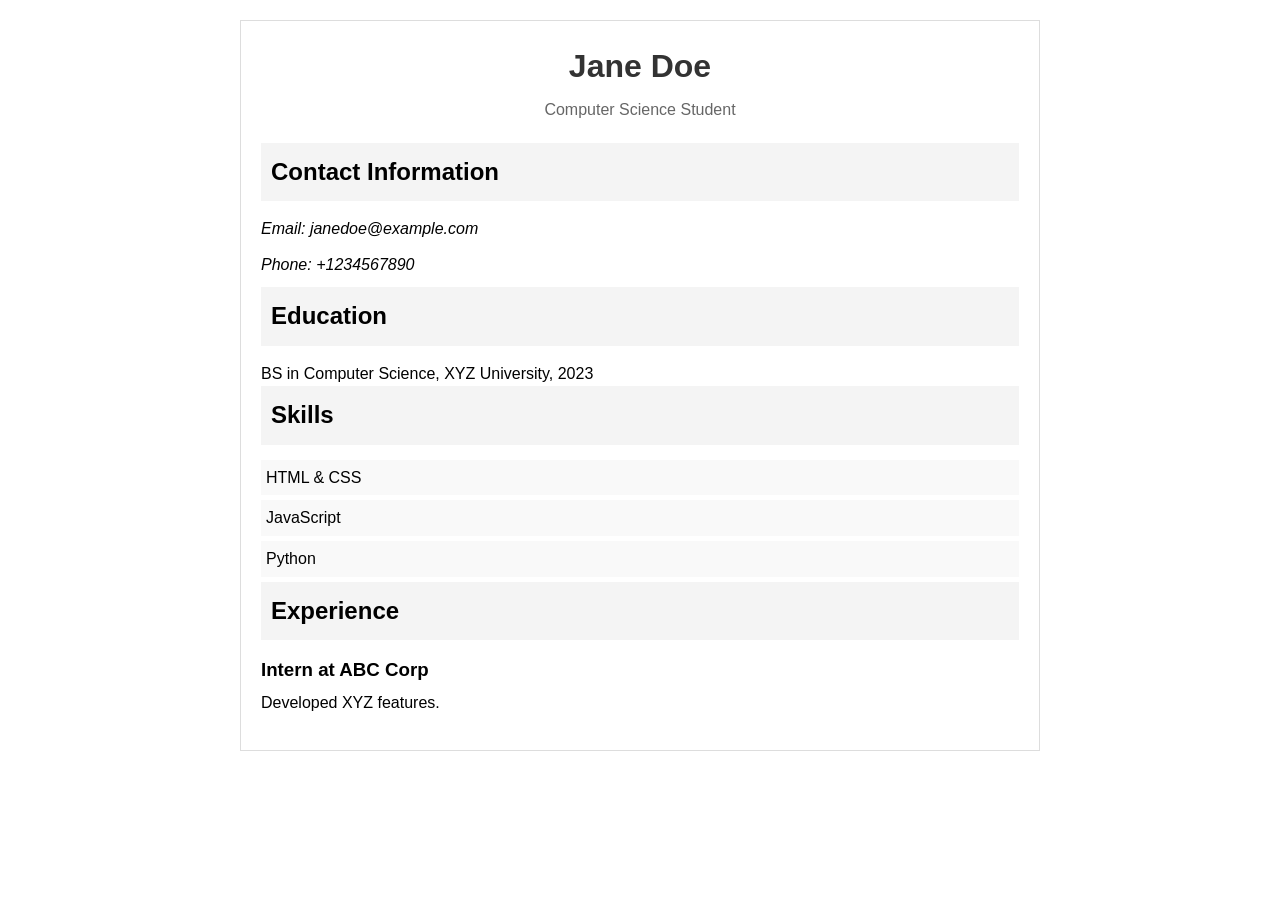
==== index.html @ c2cc6797 "fix: mover index.html y assets a la raiz" ====
<!DOCTYPE html>
<html lang="en">

<head>
    <!-- Metadata for the browser -->
    <meta charset="UTF-8">
    <meta name="viewport" content="width=device-width, initial-scale=1.0">

    <!-- Link to the CSS stylesheet -->
    <link rel="stylesheet" href="styles-modified.css">

    <!-- Title of the page -->
    <title>Student CV</title>
</head>

<body>
    <!-- Main container for the CV -->
    <div id="cv">

        <!-- Student's name and title -->
        <header>
            <h1>Jane Doe</h1>
            <p>Computer Science Student</p>
        </header>

        <!-- Contact information -->
        <section id="contact">
            <h2>Contact Information</h2>
            <address>
                <p>Email: janedoe@example.com</p>
                <p>Phone: +1234567890</p>
            </address>
        </section>

        <!-- Education details -->
        <section id="education">
            <h2>Education</h2>
            <p>BS in Computer Science, XYZ University, 2023</p>
        </section>

        <!-- Skills -->
        <section id="skills">
            <h2>Skills</h2>
            <ul>
                <li>HTML & CSS</li>
                <li>JavaScript</li>
                <li>Python</li>
            </ul>
        </section>

        <!-- Experience -->
        <section id="experience">
            <h2>Experience</h2>
            <!-- Each work experience can be an article -->
            <article>
                <h3>Intern at ABC Corp</h3>
                <p>Developed XYZ features.</p>
            </article>
        </section>
    </div>
</body>

</html>
---- styles-modified.css ----
/* Basic reset for consistent styling */
* {
    margin: 0;
    padding: 0;
    box-sizing: border-box;
}

body {
    font-family: Arial, sans-serif;
    /* Using Arial font for simplicity */
    line-height: 1.6;
    /* Spacing between lines */
}

#cv {
    max-width: 800px;
    /* CV width */
    margin: 20px auto;
    /* Center the CV on the page */
    padding: 20px;
    border: 1px solid #ddd;
    /* Border around the CV */
}

header {
    text-align: center;
    margin-bottom: 20px;
    /* Space below the header */
}

header h1 {
    color: #333;
    /* Dark text color for the name */
    margin-bottom: 5px;
    /* Small spacing below the name */
}

header p {
    color: #666;
    /* Lighter text color for the title */
}

/* Styling for each section's title */
h2 {
    background-color: #f4f4f4;
    /* Light gray background */
    padding: 10px;
    margin-bottom: 15px;
    /* Space below the title */
}

/* Styling for the contact information */
#contact address p {
    margin-bottom: 10px;
    /* Space between each piece of contact info */
}

/* Styling for the skills list */
#skills ul {
    list-style-type: none;
    /* Remove the default bullet points */
}

#skills li {
    background-color: #f9f9f9;
    /* Lighter gray background */
    padding: 5px;
    margin-bottom: 5px;
    /* Space between each skill */
}

/* Styling for each work experience */
#experience article {
    margin-bottom: 15px;
    /* Space between each work experience */
}

#experience h3 {
    margin-bottom: 5px;
    /* Space below the job title */
}
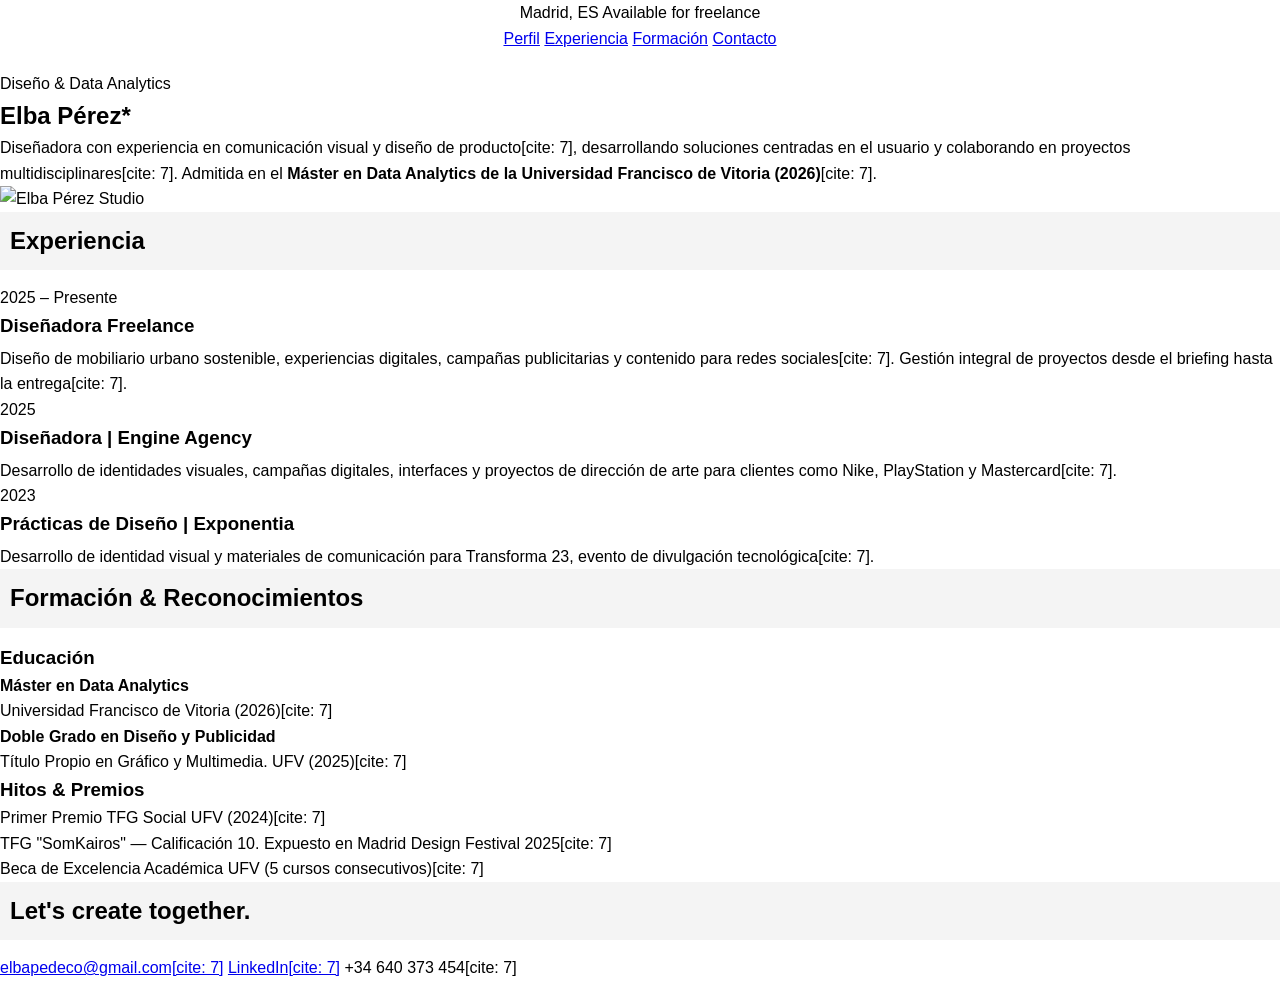
==== commit e4921736: "fix: actualizar index.html con el CV real" ====
--- a/index.html
+++ b/index.html
@@ -1,63 +1,115 @@
 <!DOCTYPE html>
-<html lang="en">
+<html lang="es">
 
 <head>
-    <!-- Metadata for the browser -->
     <meta charset="UTF-8">
     <meta name="viewport" content="width=device-width, initial-scale=1.0">
-
-    <!-- Link to the CSS stylesheet -->
-    <link rel="stylesheet" href="styles-modified.css">
-
-    <!-- Title of the page -->
-    <title>Student CV</title>
+    <title>Elba Pérez — Portfolio & CV</title>
+    <link rel="stylesheet" href="styles.css">
+    <link rel="preconnect" href="https://fonts.googleapis.com">
+    <link rel="preconnect" href="https://fonts.gstatic.com" crossorigin>
+    <link href="https://fonts.googleapis.com/css2?family=Plus+Jakarta+Sans:wght@300;400;500;700&display=swap"
+        rel="stylesheet">
 </head>
 
 <body>
-    <!-- Main container for the CV -->
-    <div id="cv">
 
-        <!-- Student's name and title -->
-        <header>
-            <h1>Jane Doe</h1>
-            <p>Computer Science Student</p>
-        </header>
+    <header class="top-nav">
+        <div class="nav-left">
+            <span class="location">Madrid, ES</span>
+            <span class="availability">Available for freelance</span>
+        </div>
+        <div class="nav-right">
+            <a href="#about">Perfil</a>
+            <a href="#experience">Experiencia</a>
+            <a href="#education">Formación</a>
+            <a href="#contact">Contacto</a>
+        </div>
+    </header>
 
-        <!-- Contact information -->
-        <section id="contact">
-            <h2>Contact Information</h2>
-            <address>
-                <p>Email: janedoe@example.com</p>
-                <p>Phone: +1234567890</p>
-            </address>
+    <main class="main-container">
+
+        <!-- Bloque Principal Estilo Vídeo Studio -->
+        <section class="hero-studio">
+            <div class="hero-content">
+                <span class="tag">Diseño & Data Analytics</span>
+                <h1>Elba Pérez*</h1>
+                <p class="hero-description">
+                    Diseñadora con experiencia en comunicación visual y diseño de producto[cite: 7], desarrollando
+                    soluciones centradas en el usuario y colaborando en proyectos multidisciplinares[cite: 7]. Admitida
+                    en el <strong>Máster en Data Analytics de la Universidad Francisco de Vitoria (2026)</strong>[cite:
+                    7].
+                </p>
+            </div>
+            <div class="hero-image-wrapper">
+                <img src="7.jpg" alt="Elba Pérez Studio" class="studio-img">
+            </div>
         </section>
 
-        <!-- Education details -->
-        <section id="education">
-            <h2>Education</h2>
-            <p>BS in Computer Science, XYZ University, 2023</p>
+        <!-- Secciones de Contenido tipo Studio -->
+        <section id="experience" class="section-block">
+            <div class="section-title">
+                <h2>Experiencia</h2>
+            </div>
+            <div class="section-body">
+                <div class="job-item">
+                    <span class="year">2025 – Presente</span>
+                    <h3>Diseñadora Freelance</h3>
+                    <p>Diseño de mobiliario urbano sostenible, experiencias digitales, campañas publicitarias y
+                        contenido para redes sociales[cite: 7]. Gestión integral de proyectos desde el briefing hasta la
+                        entrega[cite: 7].</p>
+                </div>
+                <div class="job-item">
+                    <span class="year">2025</span>
+                    <h3>Diseñadora | Engine Agency</h3>
+                    <p>Desarrollo de identidades visuales, campañas digitales, interfaces y proyectos de dirección de
+                        arte para clientes como Nike, PlayStation y Mastercard[cite: 7].</p>
+                </div>
+                <div class="job-item">
+                    <span class="year">2023</span>
+                    <h3>Prácticas de Diseño | Exponentia</h3>
+                    <p>Desarrollo de identidad visual y materiales de comunicación para Transforma 23, evento de
+                        divulgación tecnológica[cite: 7].</p>
+                </div>
+            </div>
         </section>
 
-        <!-- Skills -->
-        <section id="skills">
-            <h2>Skills</h2>
-            <ul>
-                <li>HTML & CSS</li>
-                <li>JavaScript</li>
-                <li>Python</li>
-            </ul>
+        <section id="education" class="section-block">
+            <div class="section-title">
+                <h2>Formación & Reconocimientos</h2>
+            </div>
+            <div class="section-body grid-2">
+                <div>
+                    <h3>Educación</h3>
+                    <ul class="clean-list">
+                        <li><strong>Máster en Data Analytics</strong><br>Universidad Francisco de Vitoria (2026)[cite:
+                            7]</li>
+                        <li><strong>Doble Grado en Diseño y Publicidad</strong><br>Título Propio en Gráfico y
+                            Multimedia. UFV (2025)[cite: 7]</li>
+                    </ul>
+                </div>
+                <div>
+                    <h3>Hitos & Premios</h3>
+                    <ul class="clean-list">
+                        <li>Primer Premio TFG Social UFV (2024)[cite: 7]</li>
+                        <li>TFG "SomKairos" — Calificación 10. Expuesto en Madrid Design Festival 2025[cite: 7]</li>
+                        <li>Beca de Excelencia Académica UFV (5 cursos consecutivos)[cite: 7]</li>
+                    </ul>
+                </div>
+            </div>
         </section>
 
-        <!-- Experience -->
-        <section id="experience">
-            <h2>Experience</h2>
-            <!-- Each work experience can be an article -->
-            <article>
-                <h3>Intern at ABC Corp</h3>
-                <p>Developed XYZ features.</p>
-            </article>
+        <section id="contact" class="contact-footer">
+            <h2>Let's create together.</h2>
+            <div class="contact-links">
+                <a href="mailto:elbapedeco@gmail.com">elbapedeco@gmail.com[cite: 7]</a>
+                <a href="https://www.linkedin.com/in/elbaperezdecortabitarte/" target="_blank">LinkedIn[cite: 7]</a>
+                <span>+34 640 373 454[cite: 7]</span>
+            </div>
         </section>
-    </div>
+
+    </main>
+
 </body>
 
 </html>
--- a/styles.css
+++ b/styles.css
@@ -0,0 +1,81 @@
+/* Basic reset for consistent styling */
+* {
+    margin: 0;
+    padding: 0;
+    box-sizing: border-box;
+}
+
+body {
+    font-family: Arial, sans-serif;
+    /* Using Arial font for simplicity */
+    line-height: 1.6;
+    /* Spacing between lines */
+}
+
+#cv {
+    max-width: 800px;
+    /* CV width */
+    margin: 20px auto;
+    /* Center the CV on the page */
+    padding: 20px;
+    border: 1px solid #ddd;
+    /* Border around the CV */
+}
+
+header {
+    text-align: center;
+    margin-bottom: 20px;
+    /* Space below the header */
+}
+
+header h1 {
+    color: #333;
+    /* Dark text color for the name */
+    margin-bottom: 5px;
+    /* Small spacing below the name */
+}
+
+header p {
+    color: #666;
+    /* Lighter text color for the title */
+}
+
+/* Styling for each section's title */
+h2 {
+    background-color: #f4f4f4;
+    /* Light gray background */
+    padding: 10px;
+    margin-bottom: 15px;
+    /* Space below the title */
+}
+
+/* Styling for the contact information */
+#contact address p {
+    margin-bottom: 10px;
+    /* Space between each piece of contact info */
+}
+
+/* Styling for the skills list */
+#skills ul {
+    list-style-type: none;
+    /* Remove the default bullet points */
+}
+
+#skills li {
+    background-color: #f9f9f9;
+    /* Lighter gray background */
+    padding: 5px;
+    margin-bottom: 5px;
+    /* Space between each skill */
+}
+
+/* Styling for each work experience */
+#experience article {
+    margin-bottom: 15px;
+    /* Space between each work experience */
+}
+
+#experience h3 {
+    margin-bottom: 5px;
+    /* Space below the job title */
+}
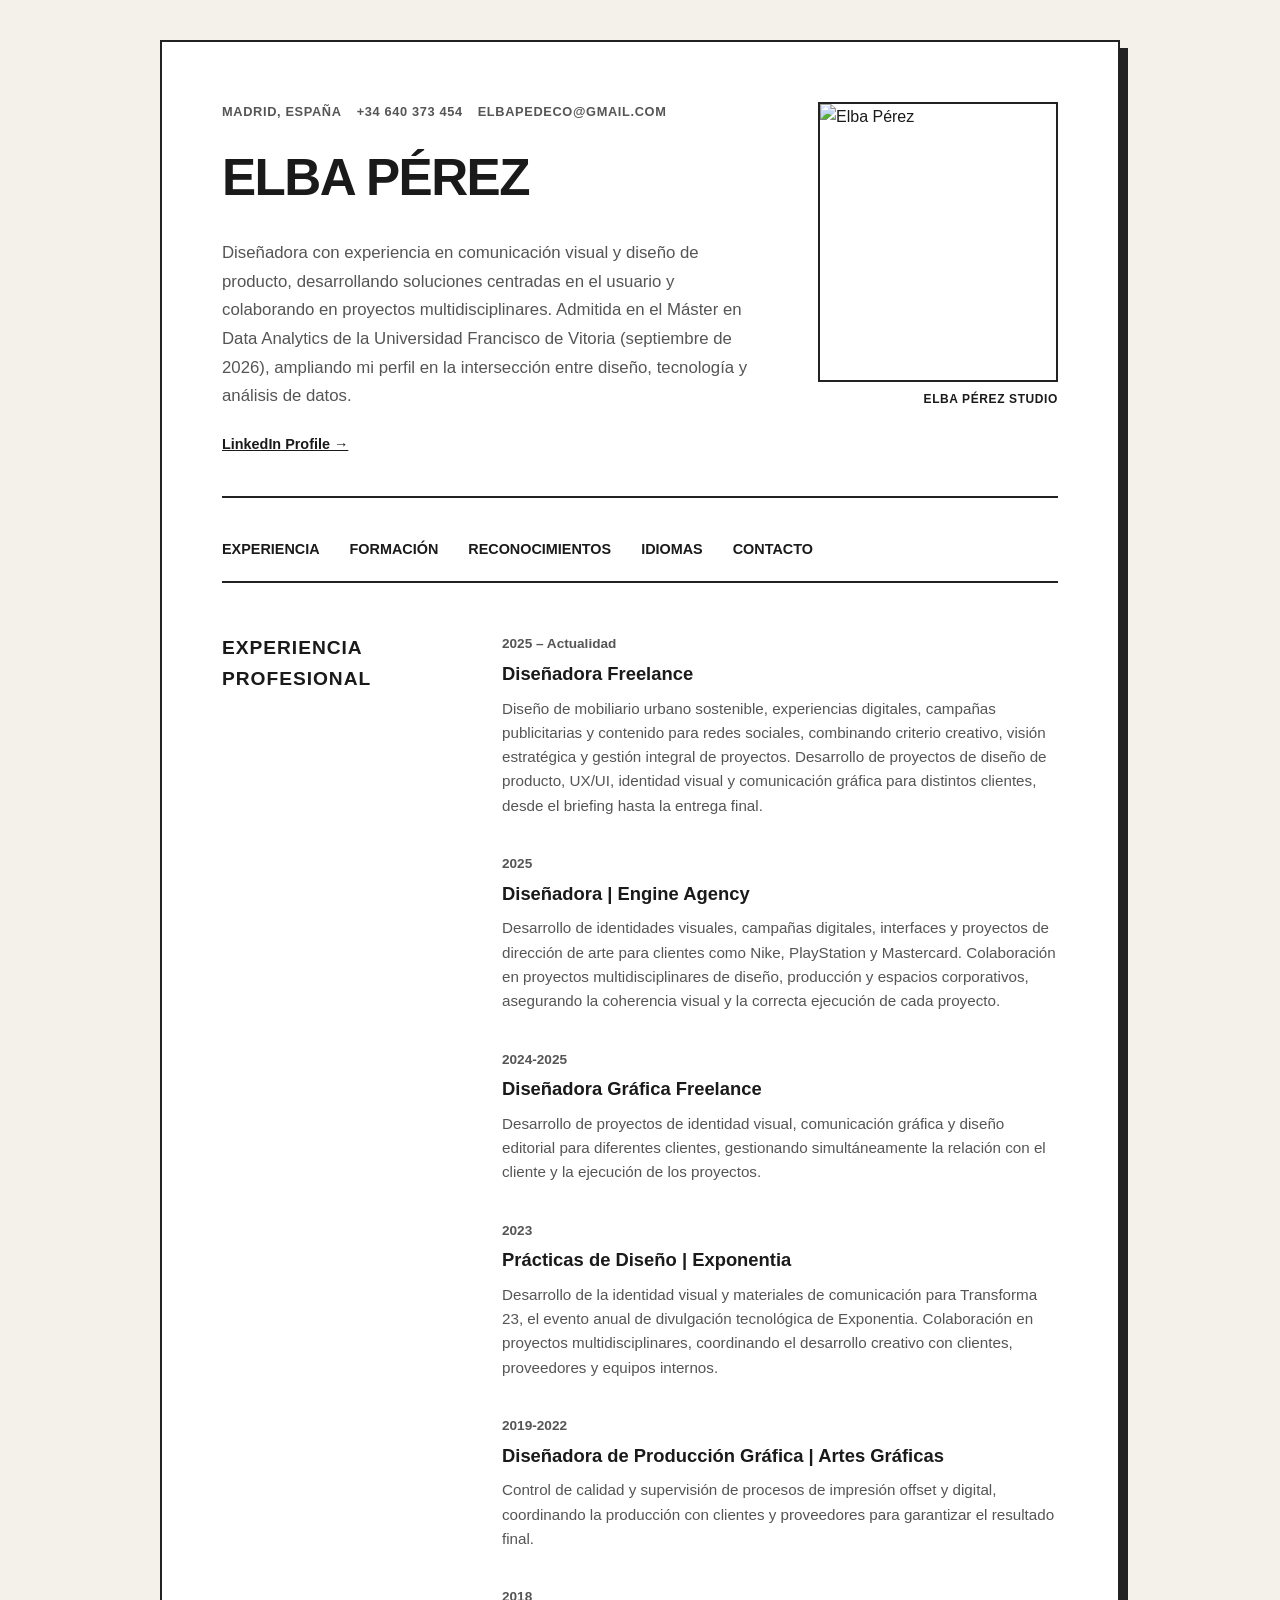
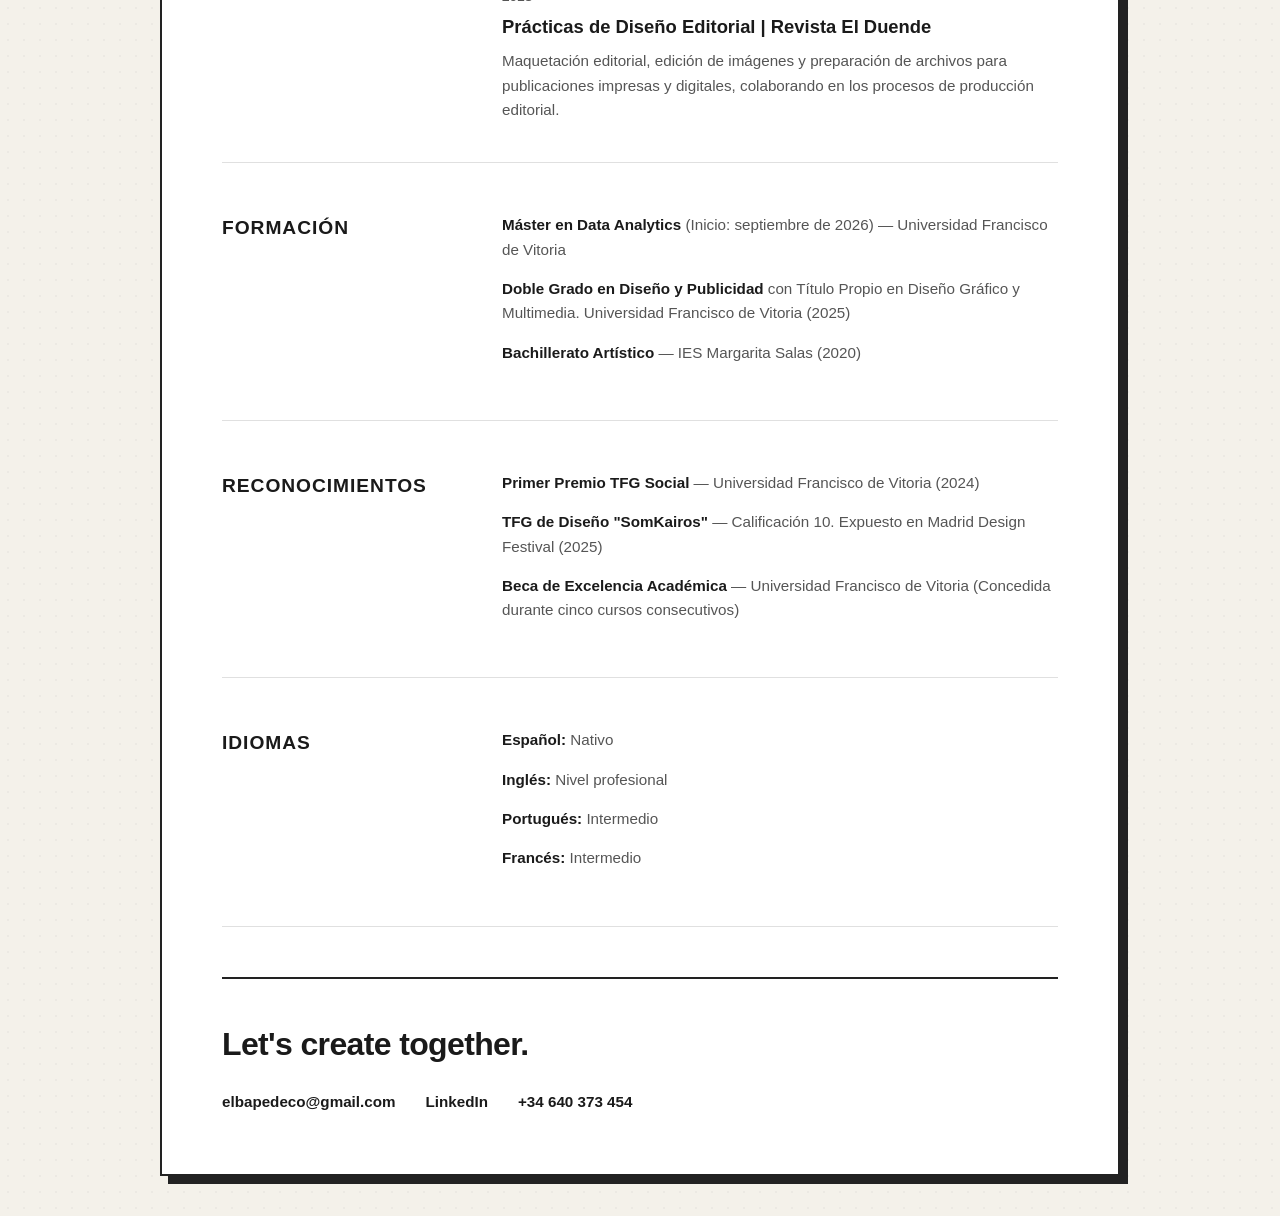
==== commit 33ce3fca: "feat: CV completo con trayectoria, idiomas, foto sticky y textura de papel" ====
--- a/index.html
+++ b/index.html
@@ -4,112 +4,152 @@
 <head>
     <meta charset="UTF-8">
     <meta name="viewport" content="width=device-width, initial-scale=1.0">
-    <title>Elba Pérez — Portfolio & CV</title>
+    <title>Elba Pérez - Portfolio & CV</title>
     <link rel="stylesheet" href="styles.css">
-    <link rel="preconnect" href="https://fonts.googleapis.com">
-    <link rel="preconnect" href="https://fonts.gstatic.com" crossorigin>
-    <link href="https://fonts.googleapis.com/css2?family=Plus+Jakarta+Sans:wght@300;400;500;700&display=swap"
-        rel="stylesheet">
 </head>
 
 <body>
-
-    <header class="top-nav">
-        <div class="nav-left">
-            <span class="location">Madrid, ES</span>
-            <span class="availability">Available for freelance</span>
-        </div>
-        <div class="nav-right">
-            <a href="#about">Perfil</a>
-            <a href="#experience">Experiencia</a>
-            <a href="#education">Formación</a>
-            <a href="#contact">Contacto</a>
-        </div>
-    </header>
-
-    <main class="main-container">
-
-        <!-- Bloque Principal Estilo Vídeo Studio -->
-        <section class="hero-studio">
-            <div class="hero-content">
-                <span class="tag">Diseño & Data Analytics</span>
-                <h1>Elba Pérez*</h1>
-                <p class="hero-description">
-                    Diseñadora con experiencia en comunicación visual y diseño de producto[cite: 7], desarrollando
-                    soluciones centradas en el usuario y colaborando en proyectos multidisciplinares[cite: 7]. Admitida
-                    en el <strong>Máster en Data Analytics de la Universidad Francisco de Vitoria (2026)</strong>[cite:
-                    7].
-                </p>
-            </div>
-            <div class="hero-image-wrapper">
-                <img src="7.jpg" alt="Elba Pérez Studio" class="studio-img">
-            </div>
-        </section>
-
-        <!-- Secciones de Contenido tipo Studio -->
-        <section id="experience" class="section-block">
-            <div class="section-title">
-                <h2>Experiencia</h2>
-            </div>
-            <div class="section-body">
-                <div class="job-item">
-                    <span class="year">2025 – Presente</span>
-                    <h3>Diseñadora Freelance</h3>
-                    <p>Diseño de mobiliario urbano sostenible, experiencias digitales, campañas publicitarias y
-                        contenido para redes sociales[cite: 7]. Gestión integral de proyectos desde el briefing hasta la
-                        entrega[cite: 7].</p>
+    <div class="main-container">
+        <header class="hero-studio">
+            <div class="hero-text">
+                <div class="meta-links">
+                    <span>Madrid, España</span>
+                    <span>+34 640 373 454</span>
+                    <span>elbapedeco@gmail.com</span>
                 </div>
-                <div class="job-item">
-                    <span class="year">2025</span>
-                    <h3>Diseñadora | Engine Agency</h3>
-                    <p>Desarrollo de identidades visuales, campañas digitales, interfaces y proyectos de dirección de
-                        arte para clientes como Nike, PlayStation y Mastercard[cite: 7].</p>
-                </div>
-                <div class="job-item">
-                    <span class="year">2023</span>
-                    <h3>Prácticas de Diseño | Exponentia</h3>
-                    <p>Desarrollo de identidad visual y materiales de comunicación para Transforma 23, evento de
-                        divulgación tecnológica[cite: 7].</p>
+                <h1>Elba Pérez</h1>
+                <p class="subtitle">Diseñadora con experiencia en comunicación visual y diseño de producto,
+                    desarrollando soluciones centradas en el usuario y colaborando en proyectos multidisciplinares.
+                    Admitida en el Máster en Data Analytics de la Universidad Francisco de Vitoria (septiembre de 2026),
+                    ampliando mi perfil en la intersección entre diseño, tecnología y análisis de datos.</p>
+                <div class="header-social">
+                    <a href="https://www.linkedin.com/in/elbaperezdecortabitarte/" target="_blank">LinkedIn Profile
+                        →</a>
                 </div>
             </div>
-        </section>
+            <div class="hero-image-box">
+                <div class="sticky-photo-wrapper">
+                    <img src="project_personal_CV/styles/foto.jpg" alt="Elba Pérez" class="profile-photo">
+                    <span class="photo-caption">Elba Pérez Studio</span>
+                </div>
+            </div>
+        </header>
 
-        <section id="education" class="section-block">
-            <div class="section-title">
-                <h2>Formación & Reconocimientos</h2>
-            </div>
-            <div class="section-body grid-2">
-                <div>
-                    <h3>Educación</h3>
+        <nav class="site-nav">
+            <a href="#experiencia">Experiencia</a>
+            <a href="#formacion">Formación</a>
+            <a href="#reconocimientos">Reconocimientos</a>
+            <a href="#idiomas">Idiomas</a>
+            <a href="#contacto">Contacto</a>
+        </nav>
+
+        <main>
+            <section id="experiencia" class="section-block">
+                <div class="section-title">
+                    <h2>Experiencia Profesional</h2>
+                </div>
+                <div class="section-body">
+                    <div class="job-item">
+                        <span class="year">2025 – Actualidad</span>
+                        <h3>Diseñadora Freelance</h3>
+                        <p>Diseño de mobiliario urbano sostenible, experiencias digitales, campañas publicitarias y
+                            contenido para redes sociales, combinando criterio creativo, visión estratégica y gestión
+                            integral de proyectos. Desarrollo de proyectos de diseño de producto, UX/UI, identidad
+                            visual y comunicación gráfica para distintos clientes, desde el briefing hasta la entrega
+                            final.</p>
+                    </div>
+                    <div class="job-item">
+                        <span class="year">2025</span>
+                        <h3>Diseñadora | Engine Agency</h3>
+                        <p>Desarrollo de identidades visuales, campañas digitales, interfaces y proyectos de dirección
+                            de arte para clientes como Nike, PlayStation y Mastercard. Colaboración en proyectos
+                            multidisciplinares de diseño, producción y espacios corporativos, asegurando la coherencia
+                            visual y la correcta ejecución de cada proyecto.</p>
+                    </div>
+                    <div class="job-item">
+                        <span class="year">2024-2025</span>
+                        <h3>Diseñadora Gráfica Freelance</h3>
+                        <p>Desarrollo de proyectos de identidad visual, comunicación gráfica y diseño editorial para
+                            diferentes clientes, gestionando simultáneamente la relación con el cliente y la ejecución
+                            de los proyectos.</p>
+                    </div>
+                    <div class="job-item">
+                        <span class="year">2023</span>
+                        <h3>Prácticas de Diseño | Exponentia</h3>
+                        <p>Desarrollo de la identidad visual y materiales de comunicación para Transforma 23, el evento
+                            anual de divulgación tecnológica de Exponentia. Colaboración en proyectos
+                            multidisciplinares, coordinando el desarrollo creativo con clientes, proveedores y equipos
+                            internos.</p>
+                    </div>
+                    <div class="job-item">
+                        <span class="year">2019-2022</span>
+                        <h3>Diseñadora de Producción Gráfica | Artes Gráficas</h3>
+                        <p>Control de calidad y supervisión de procesos de impresión offset y digital, coordinando la
+                            producción con clientes y proveedores para garantizar el resultado final.</p>
+                    </div>
+                    <div class="job-item">
+                        <span class="year">2018</span>
+                        <h3>Prácticas de Diseño Editorial | Revista El Duende</h3>
+                        <p>Maquetación editorial, edición de imágenes y preparación de archivos para publicaciones
+                            impresas y digitales, colaborando en los procesos de producción editorial.</p>
+                    </div>
+                </div>
+            </section>
+
+            <section id="formacion" class="section-block">
+                <div class="section-title">
+                    <h2>Formación</h2>
+                </div>
+                <div class="section-body">
                     <ul class="clean-list">
-                        <li><strong>Máster en Data Analytics</strong><br>Universidad Francisco de Vitoria (2026)[cite:
-                            7]</li>
-                        <li><strong>Doble Grado en Diseño y Publicidad</strong><br>Título Propio en Gráfico y
-                            Multimedia. UFV (2025)[cite: 7]</li>
+                        <li><strong>Máster en Data Analytics</strong> (Inicio: septiembre de 2026) — Universidad
+                            Francisco de Vitoria</li>
+                        <li><strong>Doble Grado en Diseño y Publicidad</strong> con Título Propio en Diseño Gráfico y
+                            Multimedia. Universidad Francisco de Vitoria (2025)</li>
+                        <li><strong>Bachillerato Artístico</strong> — IES Margarita Salas (2020)</li>
                     </ul>
                 </div>
-                <div>
-                    <h3>Hitos & Premios</h3>
+            </section>
+
+            <section id="reconocimientos" class="section-block">
+                <div class="section-title">
+                    <h2>Reconocimientos</h2>
+                </div>
+                <div class="section-body">
                     <ul class="clean-list">
-                        <li>Primer Premio TFG Social UFV (2024)[cite: 7]</li>
-                        <li>TFG "SomKairos" — Calificación 10. Expuesto en Madrid Design Festival 2025[cite: 7]</li>
-                        <li>Beca de Excelencia Académica UFV (5 cursos consecutivos)[cite: 7]</li>
+                        <li><strong>Primer Premio TFG Social</strong> — Universidad Francisco de Vitoria (2024)</li>
+                        <li><strong>TFG de Diseño "SomKairos"</strong> — Calificación 10. Expuesto en Madrid Design
+                            Festival (2025)</li>
+                        <li><strong>Beca de Excelencia Académica</strong> — Universidad Francisco de Vitoria (Concedida
+                            durante cinco cursos consecutivos)</li>
                     </ul>
                 </div>
-            </div>
-        </section>
+            </section>
 
-        <section id="contact" class="contact-footer">
-            <h2>Let's create together.</h2>
-            <div class="contact-links">
-                <a href="mailto:elbapedeco@gmail.com">elbapedeco@gmail.com[cite: 7]</a>
-                <a href="https://www.linkedin.com/in/elbaperezdecortabitarte/" target="_blank">LinkedIn[cite: 7]</a>
-                <span>+34 640 373 454[cite: 7]</span>
-            </div>
-        </section>
+            <section id="idiomas" class="section-block">
+                <div class="section-title">
+                    <h2>Idiomas</h2>
+                </div>
+                <div class="section-body">
+                    <ul class="clean-list">
+                        <li><strong>Español:</strong> Nativo</li>
+                        <li><strong>Inglés:</strong> Nivel profesional</li>
+                        <li><strong>Portugués:</strong> Intermedio</li>
+                        <li><strong>Francés:</strong> Intermedio</li>
+                    </ul>
+                </div>
+            </section>
 
-    </main>
-
+            <section id="contacto" class="contact-footer">
+                <h2>Let's create together.</h2>
+                <div class="contact-links">
+                    <a href="mailto:elbapedeco@gmail.com">elbapedeco@gmail.com</a>
+                    <a href="https://www.linkedin.com/in/elbaperezdecortabitarte/" target="_blank">LinkedIn</a>
+                    <span>+34 640 373 454</span>
+                </div>
+            </section>
+        </main>
+    </div>
 </body>
 
 </html>
--- a/styles.css
+++ b/styles.css
@@ -1,81 +1,240 @@
-/* Basic reset for consistent styling */
+:root {
+    --bg-color: #f4f1ea;
+    --paper-texture: radial-gradient(circle, rgba(0, 0, 0, 0.03) 1px, transparent 1px);
+    --text-primary: #1a1a1a;
+    --text-muted: #555555;
+    --border-color: #222222;
+}
+
 * {
+    box-sizing: border-box;
     margin: 0;
     padding: 0;
-    box-sizing: border-box;
 }
 
 body {
-    font-family: Arial, sans-serif;
-    /* Using Arial font for simplicity */
+    background-color: var(--bg-color);
+    background-image: var(--paper-texture);
+    background-size: 16px 16px;
+    color: var(--text-primary);
+    font-family: -apple-system, BlinkMacSystemFont, "Segoe UI", Roboto, Helvetica, Arial, sans-serif;
     line-height: 1.6;
-    /* Spacing between lines */
-}
-
-#cv {
-    max-width: 800px;
-    /* CV width */
-    margin: 20px auto;
-    /* Center the CV on the page */
-    padding: 20px;
-    border: 1px solid #ddd;
-    /* Border around the CV */
-}
-
-header {
-    text-align: center;
+    padding: 40px 20px;
+}
+
+.main-container {
+    max-width: 960px;
+    margin: 0 auto;
+    background: #ffffff;
+    border: 2px solid var(--border-color);
+    padding: 60px;
+    box-shadow: 8px 8px 0px var(--border-color);
+}
+
+.hero-studio {
+    display: grid;
+    grid-template-columns: 1fr 240px;
+    gap: 50px;
+    align-items: start;
+    border-bottom: 2px solid var(--border-color);
+    padding-bottom: 40px;
+    margin-bottom: 40px;
+}
+
+.meta-links {
+    display: flex;
+    flex-wrap: wrap;
+    gap: 15px;
+    font-size: 0.8rem;
+    font-weight: 700;
+    text-transform: uppercase;
+    letter-spacing: 0.05em;
+    color: var(--text-muted);
+    margin-bottom: 15px;
+}
+
+.hero-text h1 {
+    font-size: 3.2rem;
+    font-weight: 900;
+    letter-spacing: -0.03em;
     margin-bottom: 20px;
-    /* Space below the header */
-}
-
-header h1 {
-    color: #333;
-    /* Dark text color for the name */
-    margin-bottom: 5px;
-    /* Small spacing below the name */
-}
-
-header p {
-    color: #666;
-    /* Lighter text color for the title */
-}
-
-/* Styling for each section's title */
-h2 {
-    background-color: #f4f4f4;
-    /* Light gray background */
-    padding: 10px;
+    text-transform: uppercase;
+}
+
+.subtitle {
+    font-size: 1.05rem;
+    color: var(--text-muted);
+    line-height: 1.7;
+    margin-bottom: 20px;
+}
+
+.header-social a {
+    font-size: 0.9rem;
+    font-weight: 700;
+    color: var(--text-primary);
+    text-decoration: underline;
+}
+
+/* Efecto de scroll fijo para la foto */
+.hero-image-box {
+    position: relative;
+}
+
+.sticky-photo-wrapper {
+    position: sticky;
+    top: 40px;
+    display: flex;
+    flex-direction: column;
+    gap: 8px;
+}
+
+.profile-photo {
+    width: 100%;
+    height: 280px;
+    object-fit: cover;
+    border: 2px solid var(--border-color);
+    border-radius: 0px;
+    /* Esquinas rectas y normales */
+}
+
+.photo-caption {
+    font-size: 0.75rem;
+    text-transform: uppercase;
+    letter-spacing: 0.05em;
+    font-weight: 700;
+    text-align: right;
+}
+
+.site-nav {
+    display: flex;
+    gap: 30px;
+    border-bottom: 2px solid var(--border-color);
+    padding-bottom: 20px;
+    margin-bottom: 50px;
+    font-weight: 700;
+    font-size: 0.9rem;
+    text-transform: uppercase;
+}
+
+.site-nav a {
+    color: var(--text-primary);
+    text-decoration: none;
+}
+
+.site-nav a:hover {
+    text-decoration: underline;
+}
+
+.section-block {
+    display: grid;
+    grid-template-columns: 240px 1fr;
+    gap: 40px;
+    margin-bottom: 50px;
+    padding-bottom: 40px;
+    border-bottom: 1px solid #e0e0e0;
+}
+
+.section-title h2 {
+    font-size: 1.2rem;
+    text-transform: uppercase;
+    letter-spacing: 0.05em;
+    font-weight: 800;
+}
+
+.job-item {
+    margin-bottom: 35px;
+}
+
+.job-item:last-child {
+    margin-bottom: 0;
+}
+
+.job-item .year {
+    font-size: 0.85rem;
+    color: var(--text-muted);
+    font-weight: 700;
+    display: block;
+    margin-bottom: 4px;
+}
+
+.job-item h3 {
+    font-size: 1.15rem;
+    font-weight: 700;
+    margin-bottom: 8px;
+}
+
+.job-item p {
+    font-size: 0.95rem;
+    color: var(--text-muted);
+}
+
+.clean-list {
+    list-style: none;
+}
+
+.clean-list li {
     margin-bottom: 15px;
-    /* Space below the title */
-}
-
-/* Styling for the contact information */
-#contact address p {
-    margin-bottom: 10px;
-    /* Space between each piece of contact info */
-}
-
-/* Styling for the skills list */
-#skills ul {
-    list-style-type: none;
-    /* Remove the default bullet points */
-}
-
-#skills li {
-    background-color: #f9f9f9;
-    /* Lighter gray background */
-    padding: 5px;
-    margin-bottom: 5px;
-    /* Space between each skill */
-}
-
-/* Styling for each work experience */
-#experience article {
-    margin-bottom: 15px;
-    /* Space between each work experience */
-}
-
-#experience h3 {
-    margin-bottom: 5px;
-    /* Space below the job title */
+    font-size: 0.95rem;
+    color: var(--text-muted);
+}
+
+.clean-list li strong {
+    color: var(--text-primary);
+}
+
+.contact-footer {
+    border-top: 2px solid var(--border-color);
+    padding-top: 40px;
+    margin-top: 20px;
+}
+
+.contact-footer h2 {
+    font-size: 2rem;
+    font-weight: 800;
+    margin-bottom: 20px;
+    letter-spacing: -0.02em;
+}
+
+.contact-links {
+    display: flex;
+    gap: 30px;
+    font-size: 0.95rem;
+    font-weight: 700;
+}
+
+.contact-links a,
+.contact-links span {
+    color: var(--text-primary);
+    text-decoration: none;
+}
+
+.contact-links a:hover {
+    opacity: 0.6;
+}
+
+@media (max-width: 768px) {
+
+    .hero-studio,
+    .section-block {
+        grid-template-columns: 1fr;
+        gap: 1.5rem;
+    }
+
+    .main-container {
+        padding: 20px;
+    }
+
+    .hero-text h1 {
+        font-size: 2.5rem;
+    }
+
+    .sticky-photo-wrapper {
+        position: relative;
+        top: 0;
+    }
+
+    .contact-links {
+        flex-direction: column;
+        gap: 0.8rem;
+    }
 }
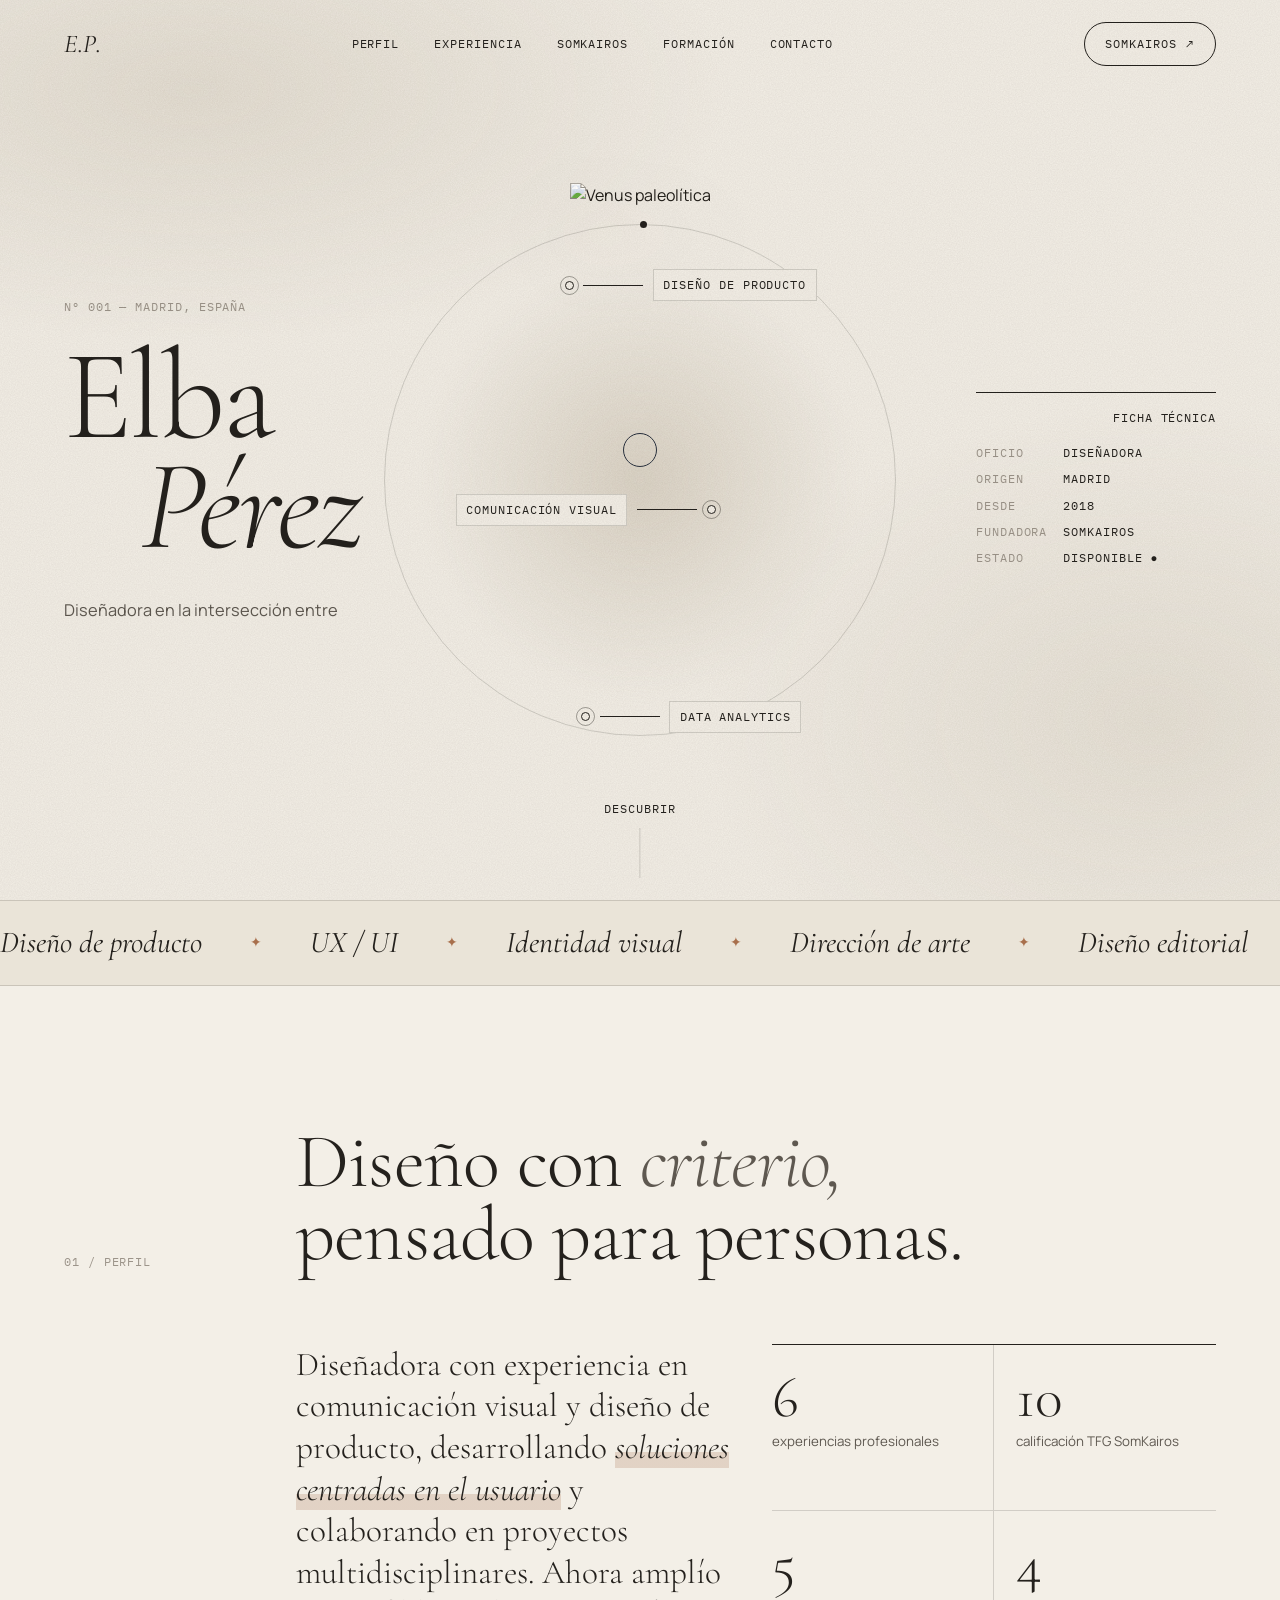
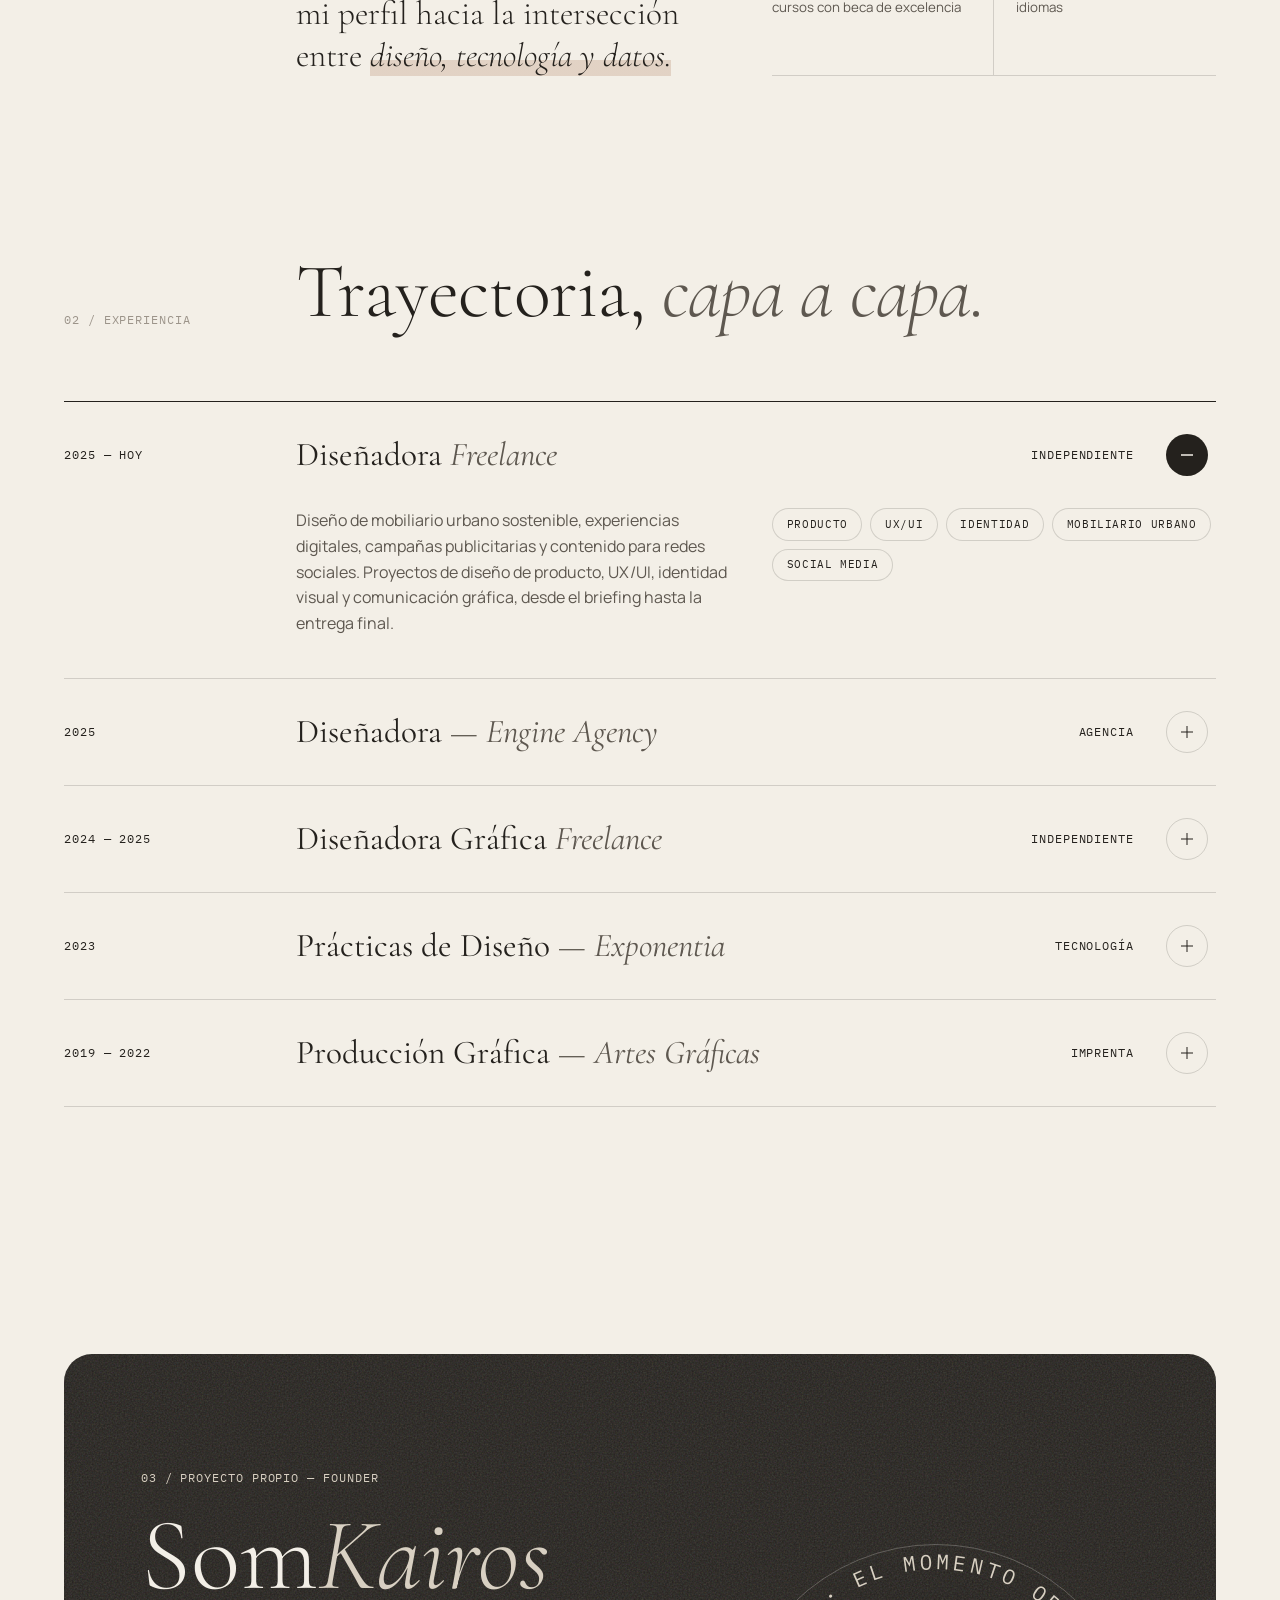
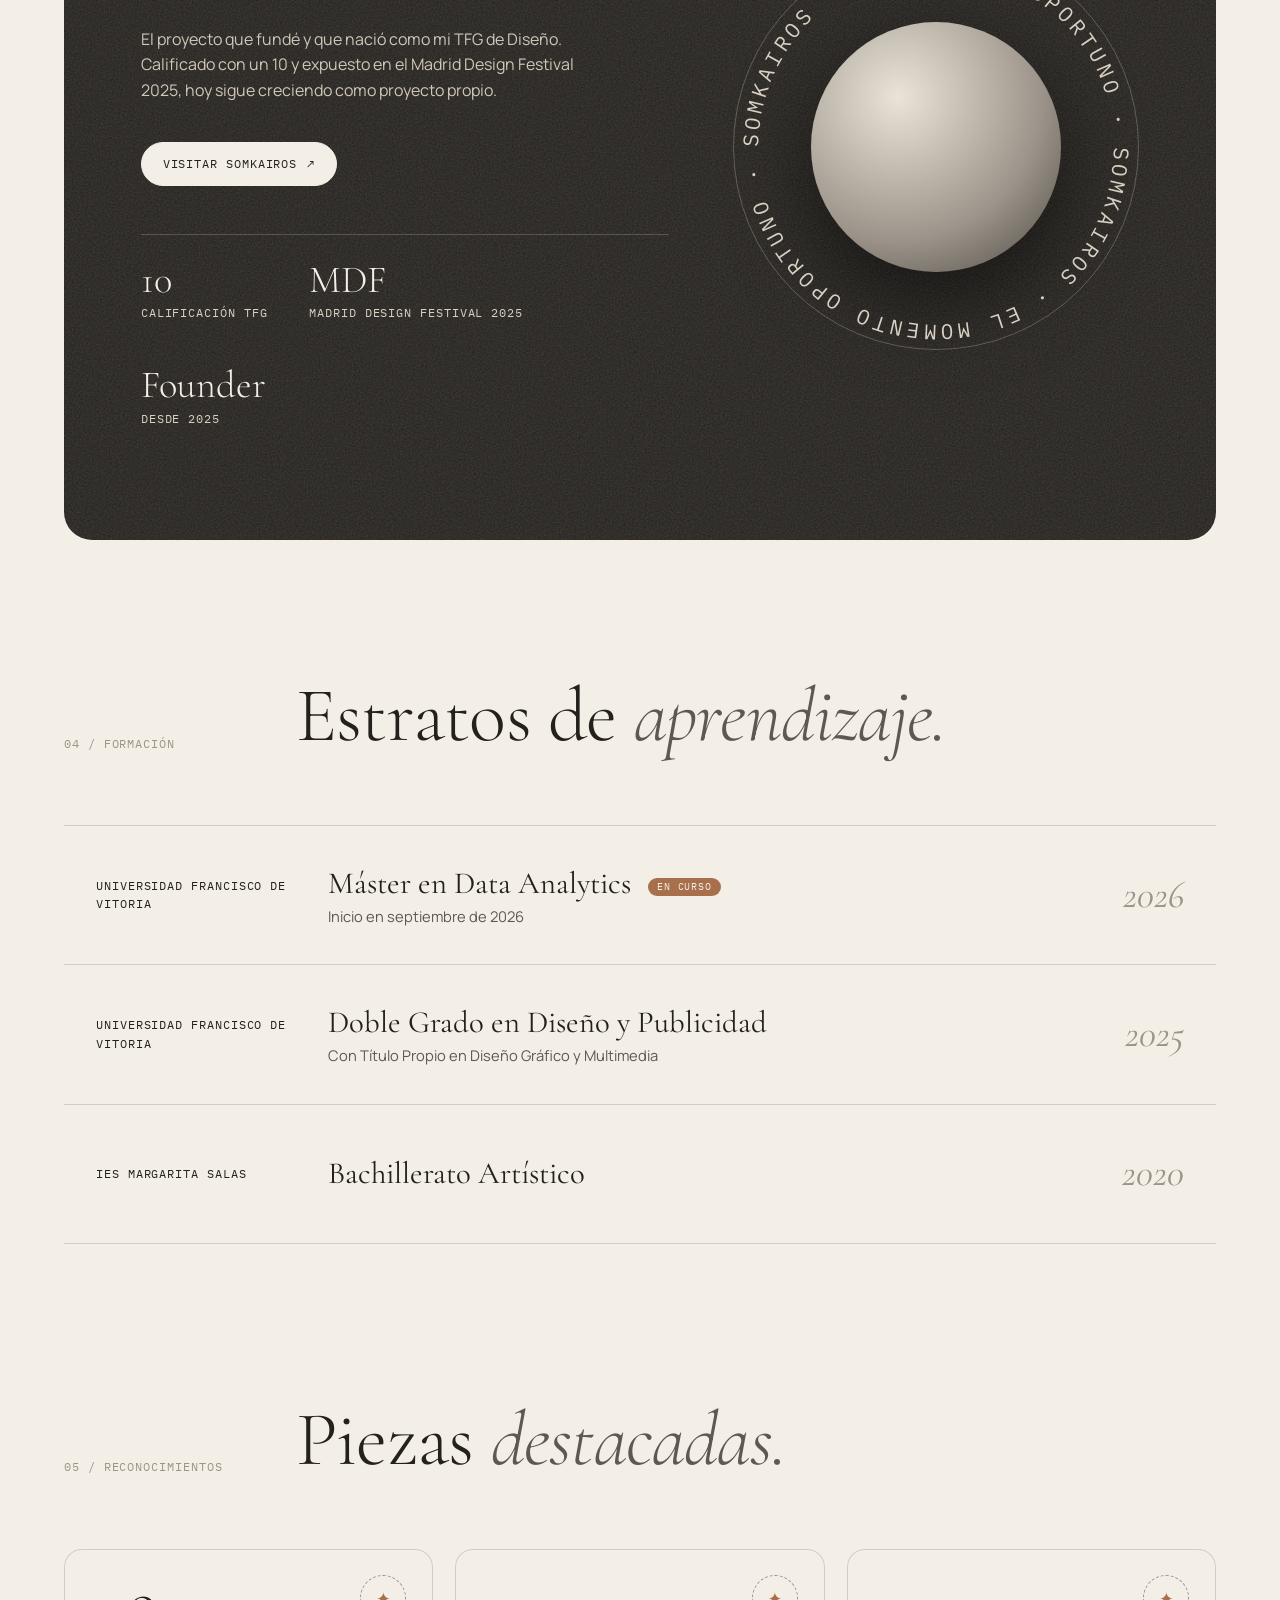
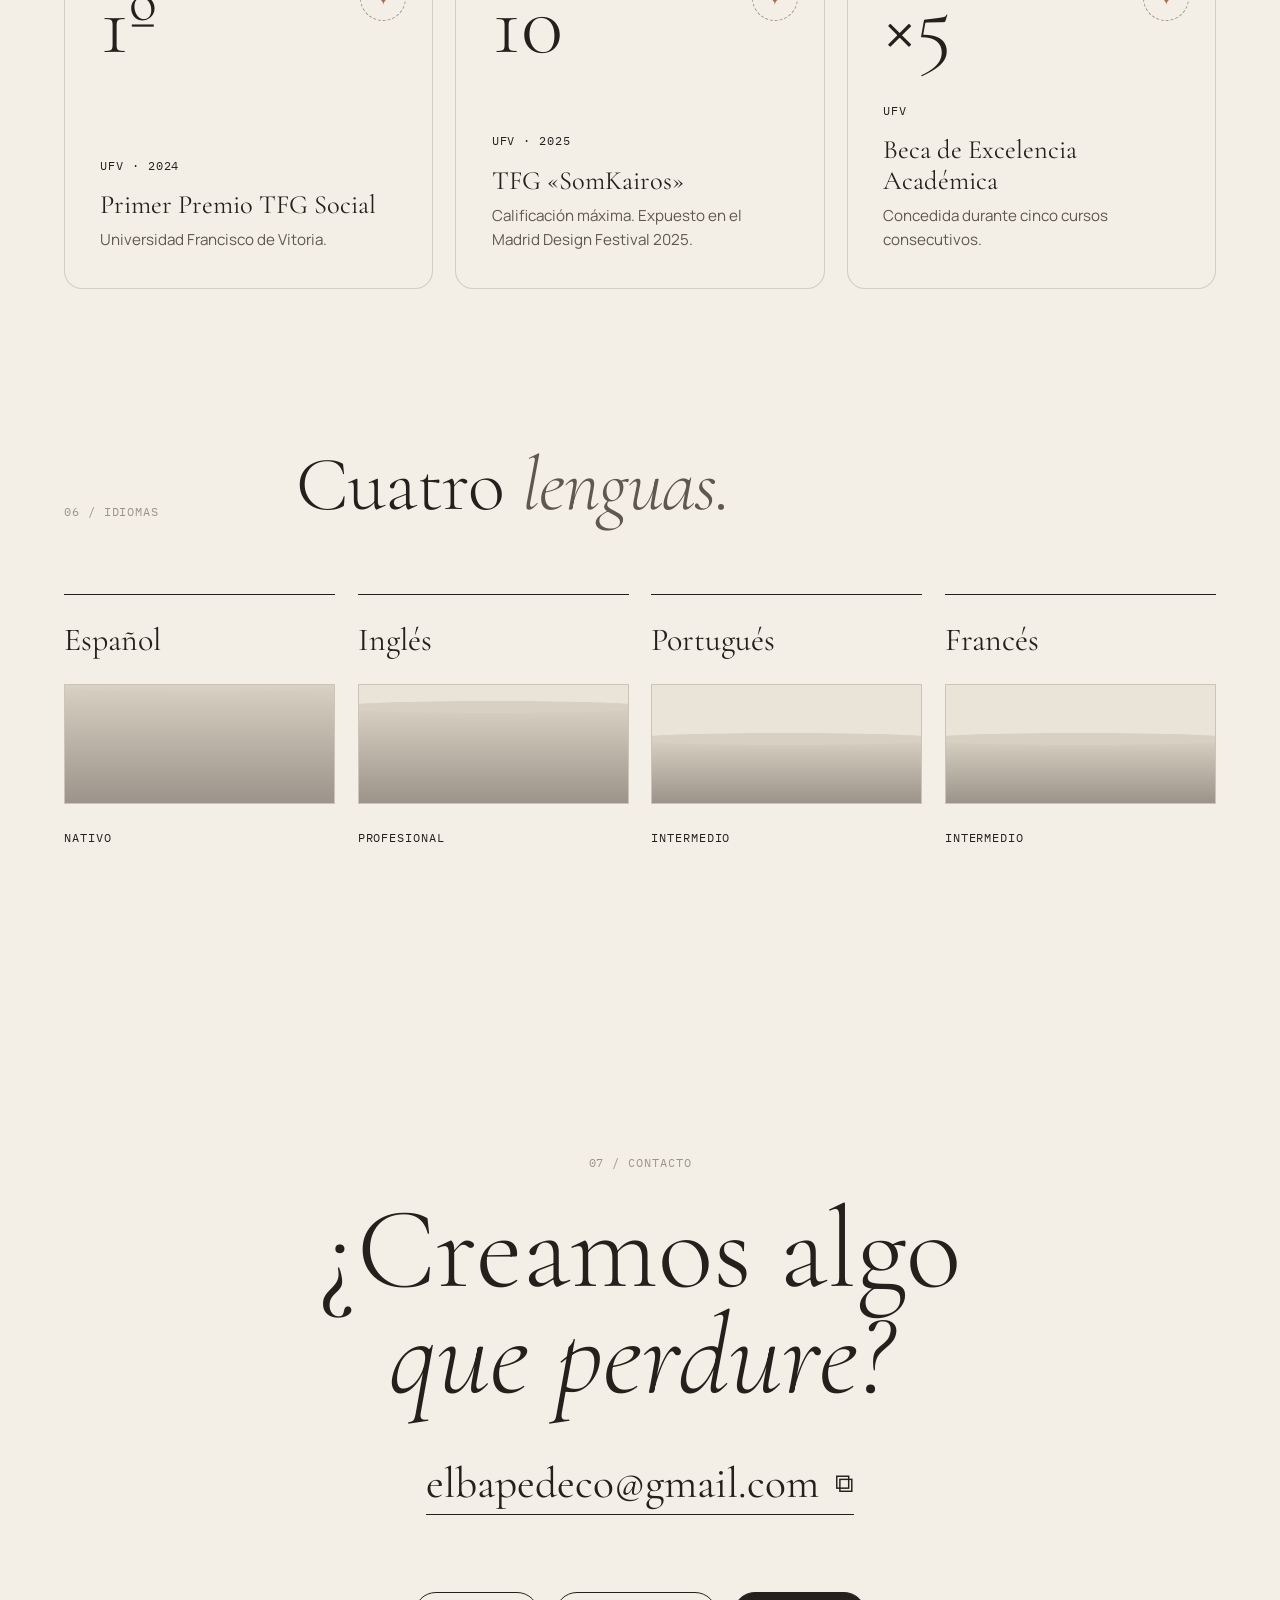
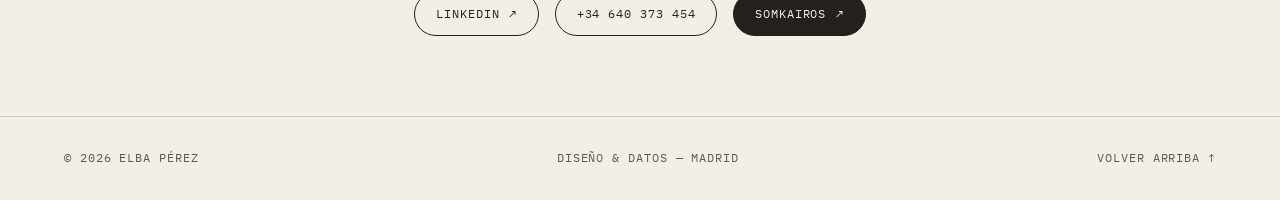
==== commit 1b27e61c: "feat: CV completo con venus" ====
--- a/index.html
+++ b/index.html
@@ -3,153 +3,431 @@
 
 <head>
     <meta charset="UTF-8">
-    <meta name="viewport" content="width=device-width, initial-scale=1.0">
-    <title>Elba Pérez - Portfolio & CV</title>
+    <meta name="viewport" content="width=device-width, initial-scale=1">
+    <title>Elba Pérez — Diseñadora</title>
+    <link rel="preconnect" href="https://fonts.googleapis.com">
+    <link rel="preconnect" href="https://fonts.gstatic.com" crossorigin>
+    <link
+        href="https://fonts.googleapis.com/css2?family=Cormorant+Garamond:ital,wght@0,300;0,400;0,500;1,300;1,400&family=Manrope:wght@300;400;500;600&family=IBM+Plex+Mono:wght@400;500&display=swap"
+        rel="stylesheet">
     <link rel="stylesheet" href="styles.css">
 </head>
 
 <body>
-    <div class="main-container">
-        <header class="hero-studio">
-            <div class="hero-text">
-                <div class="meta-links">
-                    <span>Madrid, España</span>
-                    <span>+34 640 373 454</span>
-                    <span>elbapedeco@gmail.com</span>
-                </div>
-                <h1>Elba Pérez</h1>
-                <p class="subtitle">Diseñadora con experiencia en comunicación visual y diseño de producto,
-                    desarrollando soluciones centradas en el usuario y colaborando en proyectos multidisciplinares.
-                    Admitida en el Máster en Data Analytics de la Universidad Francisco de Vitoria (septiembre de 2026),
-                    ampliando mi perfil en la intersección entre diseño, tecnología y análisis de datos.</p>
-                <div class="header-social">
-                    <a href="https://www.linkedin.com/in/elbaperezdecortabitarte/" target="_blank">LinkedIn Profile
-                        →</a>
-                </div>
-            </div>
-            <div class="hero-image-box">
-                <div class="sticky-photo-wrapper">
-                    <img src="project_personal_CV/styles/foto.jpg" alt="Elba Pérez" class="profile-photo">
-                    <span class="photo-caption">Elba Pérez Studio</span>
-                </div>
-            </div>
-        </header>
-
-        <nav class="site-nav">
-            <a href="#experiencia">Experiencia</a>
-            <a href="#formacion">Formación</a>
-            <a href="#reconocimientos">Reconocimientos</a>
-            <a href="#idiomas">Idiomas</a>
-            <a href="#contacto">Contacto</a>
-        </nav>
-
-        <main>
-            <section id="experiencia" class="section-block">
-                <div class="section-title">
-                    <h2>Experiencia Profesional</h2>
-                </div>
-                <div class="section-body">
-                    <div class="job-item">
-                        <span class="year">2025 – Actualidad</span>
-                        <h3>Diseñadora Freelance</h3>
-                        <p>Diseño de mobiliario urbano sostenible, experiencias digitales, campañas publicitarias y
-                            contenido para redes sociales, combinando criterio creativo, visión estratégica y gestión
-                            integral de proyectos. Desarrollo de proyectos de diseño de producto, UX/UI, identidad
-                            visual y comunicación gráfica para distintos clientes, desde el briefing hasta la entrega
-                            final.</p>
-                    </div>
-                    <div class="job-item">
-                        <span class="year">2025</span>
-                        <h3>Diseñadora | Engine Agency</h3>
-                        <p>Desarrollo de identidades visuales, campañas digitales, interfaces y proyectos de dirección
-                            de arte para clientes como Nike, PlayStation y Mastercard. Colaboración en proyectos
-                            multidisciplinares de diseño, producción y espacios corporativos, asegurando la coherencia
-                            visual y la correcta ejecución de cada proyecto.</p>
-                    </div>
-                    <div class="job-item">
-                        <span class="year">2024-2025</span>
-                        <h3>Diseñadora Gráfica Freelance</h3>
-                        <p>Desarrollo de proyectos de identidad visual, comunicación gráfica y diseño editorial para
-                            diferentes clientes, gestionando simultáneamente la relación con el cliente y la ejecución
-                            de los proyectos.</p>
-                    </div>
-                    <div class="job-item">
-                        <span class="year">2023</span>
-                        <h3>Prácticas de Diseño | Exponentia</h3>
-                        <p>Desarrollo de la identidad visual y materiales de comunicación para Transforma 23, el evento
-                            anual de divulgación tecnológica de Exponentia. Colaboración en proyectos
-                            multidisciplinares, coordinando el desarrollo creativo con clientes, proveedores y equipos
-                            internos.</p>
-                    </div>
-                    <div class="job-item">
-                        <span class="year">2019-2022</span>
-                        <h3>Diseñadora de Producción Gráfica | Artes Gráficas</h3>
-                        <p>Control de calidad y supervisión de procesos de impresión offset y digital, coordinando la
-                            producción con clientes y proveedores para garantizar el resultado final.</p>
-                    </div>
-                    <div class="job-item">
-                        <span class="year">2018</span>
-                        <h3>Prácticas de Diseño Editorial | Revista El Duende</h3>
-                        <p>Maquetación editorial, edición de imágenes y preparación de archivos para publicaciones
-                            impresas y digitales, colaborando en los procesos de producción editorial.</p>
-                    </div>
-                </div>
-            </section>
-
-            <section id="formacion" class="section-block">
-                <div class="section-title">
-                    <h2>Formación</h2>
-                </div>
-                <div class="section-body">
-                    <ul class="clean-list">
-                        <li><strong>Máster en Data Analytics</strong> (Inicio: septiembre de 2026) — Universidad
-                            Francisco de Vitoria</li>
-                        <li><strong>Doble Grado en Diseño y Publicidad</strong> con Título Propio en Diseño Gráfico y
-                            Multimedia. Universidad Francisco de Vitoria (2025)</li>
-                        <li><strong>Bachillerato Artístico</strong> — IES Margarita Salas (2020)</li>
-                    </ul>
-                </div>
-            </section>
-
-            <section id="reconocimientos" class="section-block">
-                <div class="section-title">
-                    <h2>Reconocimientos</h2>
-                </div>
-                <div class="section-body">
-                    <ul class="clean-list">
-                        <li><strong>Primer Premio TFG Social</strong> — Universidad Francisco de Vitoria (2024)</li>
-                        <li><strong>TFG de Diseño "SomKairos"</strong> — Calificación 10. Expuesto en Madrid Design
-                            Festival (2025)</li>
-                        <li><strong>Beca de Excelencia Académica</strong> — Universidad Francisco de Vitoria (Concedida
-                            durante cinco cursos consecutivos)</li>
-                    </ul>
-                </div>
-            </section>
-
-            <section id="idiomas" class="section-block">
-                <div class="section-title">
-                    <h2>Idiomas</h2>
-                </div>
-                <div class="section-body">
-                    <ul class="clean-list">
-                        <li><strong>Español:</strong> Nativo</li>
-                        <li><strong>Inglés:</strong> Nivel profesional</li>
-                        <li><strong>Portugués:</strong> Intermedio</li>
-                        <li><strong>Francés:</strong> Intermedio</li>
-                    </ul>
-                </div>
-            </section>
-
-            <section id="contacto" class="contact-footer">
-                <h2>Let's create together.</h2>
-                <div class="contact-links">
-                    <a href="mailto:elbapedeco@gmail.com">elbapedeco@gmail.com</a>
-                    <a href="https://www.linkedin.com/in/elbaperezdecortabitarte/" target="_blank">LinkedIn</a>
-                    <span>+34 640 373 454</span>
-                </div>
-            </section>
-        </main>
+    <div class="cursor" id="cursor"></div>
+    <div class="progress" id="progress"></div>
+
+    <nav id="nav">
+        <a href="#top" class="logo">E.P.</a>
+        <ul class="mono">
+            <li><a href="#perfil">Perfil</a></li>
+            <li><a href="#experiencia">Experiencia</a></li>
+            <li><a href="#somkairos">SomKairos</a></li>
+            <li><a href="#formacion">Formación</a></li>
+            <li><a href="#contacto">Contacto</a></li>
+        </ul>
+        <a class="btn" href="https://www.somkairos.com" target="_blank" rel="noopener">SomKairos <span
+                class="arr">↗</span></a>
+    </nav>
+
+    <!-- HERO -->
+    <header class="hero" id="top">
+        <div class="hero-left">
+            <p class="mono" style="margin-bottom:1.6rem;color:var(--stone-dark)">Nº 001 — Madrid, España</p>
+            <h1><span class="ln"><span>Elba</span></span><span class="ln"><span><em>Pérez</em></span></span></h1>
+            <p class="hero-sub">Diseñadora en la intersección entre <span class="rotator"
+                    id="rotator"><span>diseño</span></span></p>
+        </div>
+
+        <div class="venus-wrap" id="venusWrap">
+            <div class="venus-ring"></div>
+            <div class="venus-halo"></div>
+            <img src="venus.png" alt="Venus paleolítica" class="venus" id="venus">
+            <div class="tag t1"><span class="dot"></span><span class="rule"></span><span class="txt mono">Diseño de
+                    producto</span></div>
+            <div class="tag t2"><span class="dot"></span><span class="rule"></span><span class="txt mono">Comunicación
+                    visual</span></div>
+            <div class="tag t3"><span class="dot"></span><span class="rule"></span><span class="txt mono">Data
+                    analytics</span></div>
+        </div>
+
+        <div class="hero-right">
+            <div class="ficha mono">
+                <p style="margin-bottom:1rem">Ficha técnica</p>
+                <dl>
+                    <dt>Oficio</dt>
+                    <dd>Diseñadora</dd>
+                    <dt>Origen</dt>
+                    <dd>Madrid</dd>
+                    <dt>Desde</dt>
+                    <dd>2018</dd>
+                    <dt>Fundadora</dt>
+                    <dd>SomKairos</dd>
+                    <dt>Estado</dt>
+                    <dd>Disponible ●</dd>
+                </dl>
+            </div>
+        </div>
+
+        <a href="#perfil" class="scroll-hint mono"><span>Descubrir</span><span class="line"></span></a>
+    </header>
+
+    <div class="marquee">
+        <div class="marquee-track">
+            <span>Diseño de producto</span><span>UX / UI</span><span>Identidad visual</span><span>Dirección de
+                arte</span><span>Diseño editorial</span><span>Mobiliario urbano sostenible</span><span>Campañas
+                digitales</span><span>Data analytics</span>
+            <span>Diseño de producto</span><span>UX / UI</span><span>Identidad visual</span><span>Dirección de
+                arte</span><span>Diseño editorial</span><span>Mobiliario urbano sostenible</span><span>Campañas
+                digitales</span><span>Data analytics</span>
+        </div>
     </div>
+
+    <!-- PERFIL -->
+    <section class="block" id="perfil">
+        <div class="sec-head reveal">
+            <span class="sec-num mono">01 / Perfil</span>
+            <h2 class="sec-title">Diseño con <em>criterio,</em><br>pensado para personas.</h2>
+        </div>
+        <div class="perfil">
+            <span></span>
+            <p class="lead reveal">Diseñadora con experiencia en comunicación visual y diseño de producto, desarrollando
+                <em>soluciones centradas en el usuario</em> y colaborando en proyectos multidisciplinares. Ahora amplío
+                mi perfil hacia la intersección entre <em>diseño, tecnología y datos.</em></p>
+            <div class="stats reveal d2">
+                <div class="stat"><b data-count="6">0</b><small>experiencias profesionales</small></div>
+                <div class="stat"><b data-count="10">0</b><small>calificación TFG SomKairos</small></div>
+                <div class="stat"><b data-count="5">0</b><small>cursos con beca de excelencia</small></div>
+                <div class="stat"><b data-count="4">0</b><small>idiomas</small></div>
+            </div>
+        </div>
+    </section>
+
+    <!-- EXPERIENCIA -->
+    <section class="block" id="experiencia" style="padding-top:40px">
+        <div class="sec-head reveal">
+            <span class="sec-num mono">02 / Experiencia</span>
+            <h2 class="sec-title">Trayectoria, <em>capa a capa.</em></h2>
+        </div>
+        <div class="exp-list">
+            <div class="exp open reveal">
+                <button class="exp-btn"><span class="yr mono">2025 — Hoy</span><span class="role">Diseñadora
+                        <i>Freelance</i></span><span class="where mono">Independiente</span><span
+                        class="plus"></span></button>
+                <div class="exp-body">
+                    <div>
+                        <div class="exp-inner"><span></span>
+                            <p>Diseño de mobiliario urbano sostenible, experiencias digitales, campañas publicitarias y
+                                contenido para redes sociales. Proyectos de diseño de producto, UX/UI, identidad visual
+                                y comunicación gráfica, desde el briefing hasta la entrega final.</p>
+                            <div class="chips"><span class="chip">Producto</span><span class="chip">UX/UI</span><span
+                                    class="chip">Identidad</span><span class="chip">Mobiliario urbano</span><span
+                                    class="chip">Social media</span></div>
+                        </div>
+                    </div>
+                </div>
+            </div>
+            <div class="exp reveal">
+                <button class="exp-btn"><span class="yr mono">2025</span><span class="role">Diseñadora <i>— Engine
+                            Agency</i></span><span class="where mono">Agencia</span><span class="plus"></span></button>
+                <div class="exp-body">
+                    <div>
+                        <div class="exp-inner"><span></span>
+                            <p>Identidades visuales, campañas digitales, interfaces y dirección de arte. Proyectos
+                                multidisciplinares de diseño, producción y espacios corporativos, asegurando la
+                                coherencia visual de cada proyecto.</p>
+                            <div class="chips"><span class="chip k">Nike</span><span
+                                    class="chip k">PlayStation</span><span class="chip k">Mastercard</span><span
+                                    class="chip">Dirección de arte</span><span class="chip">Interfaces</span></div>
+                        </div>
+                    </div>
+                </div>
+            </div>
+            <div class="exp reveal">
+                <button class="exp-btn"><span class="yr mono">2024 — 2025</span><span class="role">Diseñadora Gráfica
+                        <i>Freelance</i></span><span class="where mono">Independiente</span><span
+                        class="plus"></span></button>
+                <div class="exp-body">
+                    <div>
+                        <div class="exp-inner"><span></span>
+                            <p>Identidad visual, comunicación gráfica y diseño editorial para distintos clientes,
+                                gestionando a la vez la relación con el cliente y la ejecución de los proyectos.</p>
+                            <div class="chips"><span class="chip">Identidad</span><span
+                                    class="chip">Editorial</span><span class="chip">Gestión de cliente</span></div>
+                        </div>
+                    </div>
+                </div>
+            </div>
+            <div class="exp reveal">
+                <button class="exp-btn"><span class="yr mono">2023</span><span class="role">Prácticas de Diseño <i>—
+                            Exponentia</i></span><span class="where mono">Tecnología</span><span
+                        class="plus"></span></button>
+                <div class="exp-body">
+                    <div>
+                        <div class="exp-inner"><span></span>
+                            <p>Identidad visual y materiales de comunicación para Transforma 23, el evento anual de
+                                divulgación tecnológica de Exponentia. Coordinación creativa con clientes, proveedores y
+                                equipos internos.</p>
+                            <div class="chips"><span class="chip">Transforma 23</span><span
+                                    class="chip">Eventos</span><span class="chip">Identidad</span></div>
+                        </div>
+                    </div>
+                </div>
+            </div>
+            <div class="exp reveal">
+                <button class="exp-btn"><span class="yr mono">2019 — 2022</span><span class="role">Producción Gráfica
+                        <i>— Artes Gráficas</i></span><span class="where mono">Imprenta</span><span
+                        class="plus"></span></button>
+                <div class="exp-body">
+                    <div>
+                        <div class="exp-inner"><span></span>
+                            <p>Control de calidad y supervisión de procesos de impresión offset y digital, coordinando
+                                la producción con clientes y proveedores para garantizar el resultado final.</p>
+                            <div class="chips"><span class="chip">Offset</span><span class="chip">Impresión
+                                    digital</span><span class="chip">Control de calidad</span></div>
+                        </div>
+                    </div>
+                </div>
+            </div>
+            <div class="exp reveal">
+                <button class="exp-btn"><span class="yr mono">2018</span><span class="role">Diseño Editorial <i>—
+                            Revista El Duende</i></span><span class="where mono">Prensa</span><span
+                        class="plus"></span></button>
+                <div class="exp-body">
+                    <div>
+                        <div class="exp-inner"><span></span>
+                            <p>Maquetación editorial, edición de imágenes y preparación de archivos para publicaciones
+                                impresas y digitales.</p>
+                            <div class="chips"><span class="chip">Maquetación</span><span class="chip">Edición de
+                                    imagen</span><span class="chip">Preimpresión</span></div>
+                        </div>
+                    </div>
+                </div>
+            </div>
+        </div>
+    </section>
+
+    <!-- SOMKAIROS -->
+    <section id="somkairos">
+        <div class="kairos reveal">
+            <div class="kairos-grid">
+                <div>
+                    <span class="mono">03 / Proyecto propio — Founder</span>
+                    <h2>Som<em>Kairos</em></h2>
+                    <p>El proyecto que fundé y que nació como mi TFG de Diseño. Calificado con un 10 y expuesto en el
+                        Madrid Design Festival 2025, hoy sigue creciendo como proyecto propio.</p>
+                    <a class="btn solid" style="background:var(--paper);color:var(--ink);border-color:var(--paper)"
+                        href="https://www.somkairos.com" target="_blank" rel="noopener">Visitar SomKairos <span
+                            class="arr">↗</span></a>
+                    <div class="kairos-facts">
+                        <div><b>10</b><span class="mono">Calificación TFG</span></div>
+                        <div><b>MDF</b><span class="mono">Madrid Design Festival 2025</span></div>
+                        <div><b>Founder</b><span class="mono">Desde 2025</span></div>
+                    </div>
+                </div>
+                <div class="kairos-orb" id="orb">
+                    <svg class="lbl" viewBox="0 0 100 100">
+                        <defs>
+                            <path id="c" d="M50,50 m-44,0 a44,44 0 1,1 88,0 a44,44 0 1,1 -88,0" />
+                        </defs>
+                        <text>
+                            <textPath href="#c" textLength="272" lengthAdjust="spacing">SomKairos · el momento oportuno
+                                · SomKairos · el momento oportuno ·</textPath>
+                        </text>
+                    </svg>
+                    <div class="inner" id="orbInner"></div>
+                </div>
+            </div>
+        </div>
+    </section>
+
+    <!-- FORMACION -->
+    <section class="block" id="formacion">
+        <div class="sec-head reveal">
+            <span class="sec-num mono">04 / Formación</span>
+            <h2 class="sec-title">Estratos de <em>aprendizaje.</em></h2>
+        </div>
+        <div class="strata">
+            <div class="stratum reveal"><span class="mono">Universidad Francisco de Vitoria</span>
+                <h3>Máster en Data Analytics <span class="badge-next">EN CURSO</span><small>Inicio en septiembre de
+                        2026</small></h3><span class="yr">2026</span>
+            </div>
+            <div class="stratum reveal d1"><span class="mono">Universidad Francisco de Vitoria</span>
+                <h3>Doble Grado en Diseño y Publicidad<small>Con Título Propio en Diseño Gráfico y Multimedia</small>
+                </h3><span class="yr">2025</span>
+            </div>
+            <div class="stratum reveal d2"><span class="mono">IES Margarita Salas</span>
+                <h3>Bachillerato Artístico</h3><span class="yr">2020</span>
+            </div>
+        </div>
+    </section>
+
+    <!-- RECONOCIMIENTOS -->
+    <section class="block" id="premios" style="padding-top:20px">
+        <div class="sec-head reveal">
+            <span class="sec-num mono">05 / Reconocimientos</span>
+            <h2 class="sec-title">Piezas <em>destacadas.</em></h2>
+        </div>
+        <div class="awards">
+            <article class="award tilt reveal"><span class="seal">✦</span><span class="big">1º</span>
+                <div><span class="mono">UFV · 2024</span>
+                    <h3>Primer Premio TFG Social</h3>
+                    <p>Universidad Francisco de Vitoria.</p>
+                </div>
+            </article>
+            <article class="award tilt reveal d1"><span class="seal">✦</span><span class="big">10</span>
+                <div><span class="mono">UFV · 2025</span>
+                    <h3>TFG «SomKairos»</h3>
+                    <p>Calificación máxima. Expuesto en el Madrid Design Festival 2025.</p>
+                </div>
+            </article>
+            <article class="award tilt reveal d2"><span class="seal">✦</span><span class="big">×5</span>
+                <div><span class="mono">UFV</span>
+                    <h3>Beca de Excelencia Académica</h3>
+                    <p>Concedida durante cinco cursos consecutivos.</p>
+                </div>
+            </article>
+        </div>
+    </section>
+
+    <!-- IDIOMAS -->
+    <section class="block" id="idiomas" style="padding-top:20px">
+        <div class="sec-head reveal">
+            <span class="sec-num mono">06 / Idiomas</span>
+            <h2 class="sec-title">Cuatro <em>lenguas.</em></h2>
+        </div>
+        <div class="langs">
+            <div class="lang" style="--lvl:100%">
+                <h4>Español</h4>
+                <div class="meter">
+                    <div class="fill"></div>
+                </div><span class="mono">Nativo</span>
+            </div>
+            <div class="lang" style="--lvl:82%">
+                <h4>Inglés</h4>
+                <div class="meter">
+                    <div class="fill"></div>
+                </div><span class="mono">Profesional</span>
+            </div>
+            <div class="lang" style="--lvl:55%">
+                <h4>Portugués</h4>
+                <div class="meter">
+                    <div class="fill"></div>
+                </div><span class="mono">Intermedio</span>
+            </div>
+            <div class="lang" style="--lvl:55%">
+                <h4>Francés</h4>
+                <div class="meter">
+                    <div class="fill"></div>
+                </div><span class="mono">Intermedio</span>
+            </div>
+        </div>
+    </section>
+
+    <!-- CONTACTO -->
+    <section class="contact" id="contacto">
+        <span class="mono" style="color:var(--stone-dark)">07 / Contacto</span>
+        <h2 class="reveal" style="margin-top:1.4rem">¿Creamos algo<br><em>que perdure?</em></h2>
+        <button class="mail reveal d1" id="mail">elbapedeco@gmail.com <span style="font-size:.6em">⧉</span></button>
+        <span class="copied mono" id="copied">Email copiado</span>
+        <div class="contact-row reveal d2">
+            <a class="btn" href="https://www.linkedin.com/in/elbaperezdecortabitarte/" target="_blank"
+                rel="noopener">LinkedIn <span class="arr">↗</span></a>
+            <span class="btn" style="cursor:default">+34 640 373 454</span>
+            <a class="btn solid" href="https://www.somkairos.com" target="_blank" rel="noopener">SomKairos <span
+                    class="arr">↗</span></a>
+        </div>
+    </section>
+
+    <footer class="mono"><span>© 2026 Elba Pérez</span><span>Diseño & datos — Madrid</span><a href="#top">Volver arriba
+            ↑</a></footer>
+
+    <script>
+        // Cursor
+        const cur = document.getElementById('cursor');
+        let mx = innerWidth / 2, my = innerHeight / 2, cx = mx, cy = my;
+        addEventListener('mousemove', e => { mx = e.clientX; my = e.clientY });
+        (function loop() { cx += (mx - cx) * .18; cy += (my - cy) * .18; cur.style.left = cx + 'px'; cur.style.top = cy + 'px'; requestAnimationFrame(loop) })();
+        document.querySelectorAll('a,button,.award,.stratum').forEach(el => {
+            el.addEventListener('mouseenter', () => cur.classList.add('big'));
+            el.addEventListener('mouseleave', () => cur.classList.remove('big'));
+        });
+
+        // Nav + barra de progreso + secciones activas
+        const nav = document.getElementById('nav'), prog = document.getElementById('progress');
+        const links = [...document.querySelectorAll('nav ul a')];
+        addEventListener('scroll', () => {
+            nav.classList.toggle('scrolled', scrollY > 40);
+            const h = document.documentElement.scrollHeight - innerHeight;
+            prog.style.width = (scrollY / h * 100) + '%';
+            links.forEach(a => {
+                const s = document.querySelector(a.getAttribute('href'));
+                if (s) { const r = s.getBoundingClientRect(); a.classList.toggle('active', r.top < innerHeight * .4 && r.bottom > innerHeight * .4) }
+            });
+            // parallax Venus
+            venus.style.translate = `0 ${scrollY * .18}px`;
+        });
+
+        // Venus: inclinación con el ratón
+        const venus = document.getElementById('venus'), wrap = document.getElementById('venusWrap');
+        document.querySelector('.hero').addEventListener('mousemove', e => {
+            const r = wrap.getBoundingClientRect();
+            const x = (e.clientX - r.left - r.width / 2) / r.width, y = (e.clientY - r.top - r.height / 2) / r.height;
+            venus.style.transform = `rotateY(${x * 18}deg) rotateX(${-y * 8}deg)`;
+        });
+        document.querySelector('.hero').addEventListener('mouseleave', () => venus.style.transform = '');
+
+        // Palabra rotatoria
+        const words = ['diseño', 'tecnología', 'datos', 'producto', 'personas']; let wi = 0;
+        const rot = document.querySelector('#rotator span');
+        setInterval(() => { rot.classList.add('out'); setTimeout(() => { wi = (wi + 1) % words.length; rot.textContent = words[wi]; rot.classList.remove('out') }, 450) }, 2200);
+
+        // Acordeón
+        document.querySelectorAll('.exp-btn').forEach(b => b.addEventListener('click', () => {
+            const item = b.parentElement, was = item.classList.contains('open');
+            document.querySelectorAll('.exp').forEach(x => x.classList.remove('open'));
+            if (!was) item.classList.add('open');
+        }));
+
+        // Aparición al hacer scroll + contadores + idiomas
+        const io = new IntersectionObserver(es => es.forEach(e => {
+            if (!e.isIntersecting) return;
+            e.target.classList.add('in');
+            e.target.querySelectorAll('[data-count]').forEach(n => {
+                const end = +n.dataset.count; let t0 = null;
+                const step = t => { t0 ??= t; const p = Math.min((t - t0) / 1400, 1); n.textContent = Math.round(end * (1 - Math.pow(1 - p, 3))); if (p < 1) requestAnimationFrame(step) };
+                requestAnimationFrame(step);
+            });
+            io.unobserve(e.target);
+        }), { threshold: .18 });
+        document.querySelectorAll('.reveal,.lang').forEach(el => io.observe(el));
+
+        // Tarjetas con inclinación 3D
+        document.querySelectorAll('.tilt').forEach(c => {
+            c.addEventListener('mousemove', e => {
+                const r = c.getBoundingClientRect();
+                const x = (e.clientX - r.left) / r.width - .5, y = (e.clientY - r.top) / r.height - .5;
+                c.style.transform = `perspective(800px) rotateY(${x * 10}deg) rotateX(${-y * 10}deg) translateY(-6px)`
+            });
+            c.addEventListener('mouseleave', () => c.style.transform = '');
+        });
+
+        // Orbe SomKairos sigue al ratón
+        const orb = document.getElementById('orb'), oi = document.getElementById('orbInner');
+        orb.addEventListener('mousemove', e => {
+            const r = orb.getBoundingClientRect();
+            oi.style.transform = `translate(${(e.clientX - r.left - r.width / 2) * .12}px,${(e.clientY - r.top - r.height / 2) * .12}px)`
+        });
+        orb.addEventListener('mouseleave', () => oi.style.transform = '');
+
+        // Copiar email
+        document.getElementById('mail').addEventListener('click', async () => {
+            const c = document.getElementById('copied');
+            try { await navigator.clipboard.writeText('elbapedeco@gmail.com'); c.textContent = 'Email copiado' }
+            catch { c.textContent = 'elbapedeco@gmail.com' }
+            c.classList.add('show'); setTimeout(() => c.classList.remove('show'), 2200);
+        });
+    </script>
 </body>
 
 </html>
--- a/styles.css
+++ b/styles.css
@@ -1,240 +1,1250 @@
+/* Elba Pérez — estilos */
 :root {
-    --bg-color: #f4f1ea;
-    --paper-texture: radial-gradient(circle, rgba(0, 0, 0, 0.03) 1px, transparent 1px);
-    --text-primary: #1a1a1a;
-    --text-muted: #555555;
-    --border-color: #222222;
+    --paper: #F3EFE7;
+    --paper-2: #EAE4D8;
+    --stone: #D8D0C2;
+    --stone-dark: #9C948A;
+    --ink: #24211D;
+    --ink-soft: #5E5850;
+    --clay: #A86F4C;
+    --line: rgba(36, 33, 29, .16);
+    --serif: 'Cormorant Garamond', Georgia, serif;
+    --sans: 'Manrope', system-ui, sans-serif;
+    --mono: 'IBM Plex Mono', monospace;
+    --ease: cubic-bezier(.22, .8, .24, 1);
 }
 
 * {
     box-sizing: border-box;
     margin: 0;
-    padding: 0;
+    padding: 0
+}
+
+html {
+    scroll-behavior: smooth
 }
 
 body {
-    background-color: var(--bg-color);
-    background-image: var(--paper-texture);
-    background-size: 16px 16px;
-    color: var(--text-primary);
-    font-family: -apple-system, BlinkMacSystemFont, "Segoe UI", Roboto, Helvetica, Arial, sans-serif;
+    background: var(--paper);
+    color: var(--ink);
+    font-family: var(--sans);
+    font-weight: 400;
     line-height: 1.6;
-    padding: 40px 20px;
-}
-
-.main-container {
-    max-width: 960px;
-    margin: 0 auto;
-    background: #ffffff;
-    border: 2px solid var(--border-color);
-    padding: 60px;
-    box-shadow: 8px 8px 0px var(--border-color);
-}
-
-.hero-studio {
-    display: grid;
-    grid-template-columns: 1fr 240px;
-    gap: 50px;
-    align-items: start;
-    border-bottom: 2px solid var(--border-color);
-    padding-bottom: 40px;
-    margin-bottom: 40px;
-}
-
-.meta-links {
+    overflow-x: hidden;
+}
+
+/* Textura de papel */
+body::before {
+    content: "";
+    position: fixed;
+    inset: 0;
+    pointer-events: none;
+    z-index: 100;
+    opacity: .38;
+    mix-blend-mode: multiply;
+    background-image: url("data:image/svg+xml,%3Csvg xmlns='http://www.w3.org/2000/svg' width='240' height='240'%3E%3Cfilter id='n'%3E%3CfeTurbulence type='fractalNoise' baseFrequency='.85' numOctaves='3' stitchTiles='stitch'/%3E%3CfeColorMatrix values='0 0 0 0 .45 0 0 0 0 .41 0 0 0 0 .36 0 0 0 .55 0'/%3E%3C/filter%3E%3Crect width='100%25' height='100%25' filter='url(%23n)'/%3E%3C/svg%3E");
+}
+
+body::after {
+    /* fibras / manchas suaves */
+    content: "";
+    position: fixed;
+    inset: 0;
+    pointer-events: none;
+    z-index: -1;
+    background:
+        radial-gradient(ellipse 60% 40% at 15% 10%, rgba(216, 208, 194, .55), transparent 70%),
+        radial-gradient(ellipse 50% 50% at 90% 80%, rgba(216, 208, 194, .45), transparent 70%);
+}
+
+a {
+    color: inherit;
+    text-decoration: none
+}
+
+::selection {
+    background: var(--ink);
+    color: var(--paper)
+}
+
+/* Cursor */
+.cursor {
+    position: fixed;
+    width: 34px;
+    height: 34px;
+    border: 1px solid var(--ink);
+    border-radius: 50%;
+    pointer-events: none;
+    z-index: 200;
+    transform: translate(-50%, -50%);
+    transition: width .3s var(--ease), height .3s var(--ease), background .3s;
+    mix-blend-mode: difference;
+    border-color: #fff
+}
+
+.cursor.big {
+    width: 72px;
+    height: 72px;
+    background: #fff
+}
+
+@media (hover:none) {
+    .cursor {
+        display: none
+    }
+}
+
+/* Barra de progreso */
+.progress {
+    position: fixed;
+    top: 0;
+    left: 0;
+    height: 2px;
+    background: var(--ink);
+    width: 0;
+    z-index: 150
+}
+
+/* Navegación */
+nav {
+    position: fixed;
+    top: 0;
+    left: 0;
+    right: 0;
+    z-index: 90;
+    display: flex;
+    justify-content: space-between;
+    align-items: center;
+    padding: 22px 5vw;
+    transition: background .4s, padding .4s
+}
+
+nav.scrolled {
+    background: rgba(243, 239, 231, .86);
+    backdrop-filter: blur(10px);
+    padding: 14px 5vw;
+    border-bottom: 1px solid var(--line)
+}
+
+.mono {
+    font-family: var(--mono);
+    font-size: .72rem;
+    letter-spacing: .08em;
+    text-transform: uppercase
+}
+
+.logo {
+    font-family: var(--serif);
+    font-size: 1.6rem;
+    font-style: italic;
+    letter-spacing: .02em
+}
+
+nav ul {
+    display: flex;
+    gap: 2.2rem;
+    list-style: none
+}
+
+nav ul a {
+    position: relative
+}
+
+nav ul a::after {
+    content: "";
+    position: absolute;
+    left: 0;
+    bottom: -4px;
+    height: 1px;
+    width: 0;
+    background: var(--ink);
+    transition: width .4s var(--ease)
+}
+
+nav ul a:hover::after,
+nav ul a.active::after {
+    width: 100%
+}
+
+.btn {
+    display: inline-flex;
+    align-items: center;
+    gap: .6rem;
+    padding: .75rem 1.3rem;
+    border: 1px solid var(--ink);
+    border-radius: 100px;
+    font-family: var(--mono);
+    font-size: .72rem;
+    letter-spacing: .08em;
+    text-transform: uppercase;
+    transition: all .4s var(--ease);
+    background: transparent;
+    color: var(--ink);
+    cursor: pointer
+}
+
+.btn:hover {
+    background: var(--ink);
+    color: var(--paper)
+}
+
+.btn .arr {
+    transition: transform .4s var(--ease)
+}
+
+.btn:hover .arr {
+    transform: translate(3px, -3px)
+}
+
+.btn.solid {
+    background: var(--ink);
+    color: var(--paper)
+}
+
+.btn.solid:hover {
+    background: transparent;
+    color: var(--ink)
+}
+
+@media(max-width:900px) {
+    nav ul {
+        display: none
+    }
+}
+
+/* HERO */
+.hero {
+    min-height: 100vh;
+    position: relative;
+    display: grid;
+    grid-template-columns: 1fr 1fr 1fr;
+    align-items: center;
+    padding: 120px 5vw 60px;
+    overflow: hidden
+}
+
+.hero-left {
+    z-index: 2
+}
+
+.hero h1 {
+    font-family: var(--serif);
+    font-weight: 300;
+    font-size: clamp(4rem, 10vw, 9.5rem);
+    line-height: .86;
+    letter-spacing: -.02em
+}
+
+.hero h1 em {
+    font-style: italic;
+    display: block;
+    padding-left: .6em
+}
+
+.hero h1 .ln {
+    display: block;
+    overflow: hidden
+}
+
+.hero h1 .ln span {
+    display: block;
+    transform: translateY(110%);
+    animation: up 1.2s var(--ease) forwards
+}
+
+.hero h1 .ln:nth-child(2) span {
+    animation-delay: .15s
+}
+
+@keyframes up {
+    to {
+        transform: none
+    }
+}
+
+.hero-sub {
+    margin-top: 2.2rem;
+    max-width: 30ch;
+    color: var(--ink-soft);
+    font-size: 1.02rem;
+    opacity: 0;
+    animation: fade 1s .8s forwards
+}
+
+.rotator {
+    display: block;
+    margin-top: .2rem;
+    color: var(--ink);
+    font-family: var(--serif);
+    font-style: italic;
+    font-size: 1.35em;
+    min-width: 6ch
+}
+
+.rotator span {
+    display: inline-block;
+    transition: opacity .5s, transform .5s var(--ease)
+}
+
+.rotator span.out {
+    opacity: 0;
+    transform: translateY(-8px)
+}
+
+@keyframes fade {
+    to {
+        opacity: 1
+    }
+}
+
+.venus-wrap {
+    position: relative;
+    height: 78vh;
+    display: flex;
+    justify-content: center;
+    align-items: center;
+    perspective: 900px;
+    z-index: 1
+}
+
+.venus-halo {
+    position: absolute;
+    width: min(34vw, 440px);
+    aspect-ratio: 1;
+    border-radius: 50%;
+    background: radial-gradient(circle, rgba(216, 208, 194, .9) 0%, rgba(216, 208, 194, 0) 70%);
+    filter: blur(10px)
+}
+
+.venus-ring {
+    position: absolute;
+    width: min(40vw, 520px);
+    aspect-ratio: 1;
+    border-radius: 50%;
+    border: 1px solid var(--line);
+    animation: spin 60s linear infinite
+}
+
+.venus-ring::before {
+    content: "";
+    position: absolute;
+    top: -4px;
+    left: 50%;
+    width: 7px;
+    height: 7px;
+    border-radius: 50%;
+    background: var(--ink)
+}
+
+@keyframes spin {
+    to {
+        transform: rotate(360deg)
+    }
+}
+
+.venus {
+    position: relative;
+    height: 66vh;
+    max-height: 640px;
+    filter: drop-shadow(0 40px 40px rgba(60, 50, 40, .28)) sepia(.18) contrast(1.05);
+    transition: transform .6s var(--ease);
+    opacity: 0;
+    animation: rise 1.6s .3s var(--ease) forwards;
+    will-change: transform
+}
+
+@keyframes rise {
+    from {
+        opacity: 0;
+        transform: translateY(60px) scale(.96)
+    }
+
+    to {
+        opacity: 1;
+        transform: none
+    }
+}
+
+/* Etiquetas tipo museo */
+.tag {
+    position: absolute;
+    display: flex;
+    align-items: center;
+    gap: .6rem;
+    z-index: 3;
+    opacity: 0;
+    animation: fade 1s forwards;
+    cursor: default
+}
+
+.tag .dot {
+    width: 9px;
+    height: 9px;
+    border-radius: 50%;
+    background: var(--paper);
+    border: 1px solid var(--ink);
+    position: relative
+}
+
+.tag .dot::after {
+    content: "";
+    position: absolute;
+    inset: -6px;
+    border-radius: 50%;
+    border: 1px solid var(--ink);
+    opacity: .4;
+    animation: pulse 2.4s infinite
+}
+
+@keyframes pulse {
+    0% {
+        transform: scale(.6);
+        opacity: .6
+    }
+
+    100% {
+        transform: scale(1.8);
+        opacity: 0
+    }
+}
+
+.tag .rule {
+    width: 60px;
+    height: 1px;
+    background: var(--ink)
+}
+
+.tag .txt {
+    background: var(--paper);
+    padding: .35rem .6rem;
+    border: 1px solid var(--line)
+}
+
+.tag.t1 {
+    top: 20%;
+    right: 4%;
+    animation-delay: 1.4s
+}
+
+.tag.t2 {
+    top: 52%;
+    left: 2%;
+    animation-delay: 1.6s;
+    flex-direction: row-reverse
+}
+
+.tag.t3 {
+    bottom: 14%;
+    right: 8%;
+    animation-delay: 1.8s
+}
+
+.hero-right {
+    z-index: 2;
+    justify-self: end;
+    text-align: right
+}
+
+.ficha {
+    border-top: 1px solid var(--ink);
+    padding-top: 1rem;
+    width: 240px;
+    margin-left: auto
+}
+
+.ficha dl {
+    display: grid;
+    grid-template-columns: auto 1fr;
+    gap: .5rem 1rem;
+    text-align: left
+}
+
+.ficha dt {
+    color: var(--stone-dark)
+}
+
+.scroll-hint {
+    position: absolute;
+    bottom: 22px;
+    z-index: 4;
+    left: 50%;
+    transform: translateX(-50%);
+    display: flex;
+    flex-direction: column;
+    align-items: center;
+    gap: .6rem
+}
+
+.scroll-hint .line {
+    width: 1px;
+    height: 50px;
+    background: var(--line);
+    position: relative;
+    overflow: hidden
+}
+
+.scroll-hint .line::after {
+    content: "";
+    position: absolute;
+    top: -50%;
+    left: 0;
+    width: 1px;
+    height: 50%;
+    background: var(--ink);
+    animation: drop 2s infinite
+}
+
+@keyframes drop {
+    to {
+        top: 100%
+    }
+}
+
+@media(max-width:900px) {
+    .hero {
+        grid-template-columns: 1fr;
+        text-align: left;
+        padding-top: 110px
+    }
+
+    .venus-wrap {
+        height: 60vh;
+        order: 2
+    }
+
+    .venus {
+        height: 56vh
+    }
+
+    .hero-right {
+        justify-self: start;
+        text-align: left;
+        order: 3
+    }
+
+    .ficha {
+        margin-left: 0
+    }
+
+    .tag {
+        display: none
+    }
+}
+
+/* Marquee */
+.marquee {
+    border-top: 1px solid var(--line);
+    border-bottom: 1px solid var(--line);
+    overflow: hidden;
+    padding: 1.1rem 0;
+    background: var(--paper-2)
+}
+
+.marquee-track {
+    display: flex;
+    gap: 3rem;
+    width: max-content;
+    animation: marq 38s linear infinite
+}
+
+.marquee:hover .marquee-track {
+    animation-play-state: paused
+}
+
+.marquee-track span {
+    font-family: var(--serif);
+    font-size: 1.9rem;
+    font-style: italic;
+    white-space: nowrap;
+    display: flex;
+    align-items: center;
+    gap: 3rem
+}
+
+.marquee-track span::after {
+    content: "✦";
+    font-style: normal;
+    font-size: .9rem;
+    color: var(--clay)
+}
+
+@keyframes marq {
+    to {
+        transform: translateX(-50%)
+    }
+}
+
+/* Secciones */
+section.block {
+    padding: 140px 5vw;
+    position: relative
+}
+
+section {
+    scroll-margin-top: 60px
+}
+
+.sec-head {
+    display: grid;
+    grid-template-columns: 200px 1fr;
+    gap: 2rem;
+    margin-bottom: 4.5rem;
+    align-items: end
+}
+
+.sec-num {
+    color: var(--stone-dark)
+}
+
+.sec-title {
+    font-family: var(--serif);
+    font-weight: 300;
+    font-size: clamp(2.8rem, 6vw, 5.2rem);
+    line-height: .95;
+    letter-spacing: -.01em
+}
+
+.sec-title em {
+    font-style: italic;
+    color: var(--ink-soft)
+}
+
+@media(max-width:900px) {
+    .sec-head {
+        grid-template-columns: 1fr
+    }
+}
+
+.reveal {
+    opacity: 0;
+    transform: translateY(40px);
+    transition: opacity 1.1s var(--ease), transform 1.1s var(--ease)
+}
+
+.reveal.in {
+    opacity: 1;
+    transform: none
+}
+
+.reveal.d1 {
+    transition-delay: .1s
+}
+
+.reveal.d2 {
+    transition-delay: .2s
+}
+
+.reveal.d3 {
+    transition-delay: .3s
+}
+
+/* Perfil */
+.perfil {
+    display: grid;
+    grid-template-columns: 200px 1fr 1fr;
+    gap: 2rem
+}
+
+.perfil p.lead {
+    font-family: var(--serif);
+    font-size: clamp(1.6rem, 2.6vw, 2.3rem);
+    line-height: 1.25;
+    font-weight: 300
+}
+
+.perfil p.lead em {
+    font-style: italic;
+    background: linear-gradient(transparent 62%, rgba(168, 111, 76, .22) 62%)
+}
+
+.stats {
+    display: grid;
+    grid-template-columns: 1fr 1fr;
+    gap: 0;
+    border-top: 1px solid var(--ink)
+}
+
+.stat {
+    padding: 1.6rem 0 1.6rem;
+    border-bottom: 1px solid var(--line)
+}
+
+.stat:nth-child(odd) {
+    padding-right: 1rem;
+    border-right: 1px solid var(--line)
+}
+
+.stat:nth-child(even) {
+    padding-left: 1.4rem
+}
+
+.stat b {
+    display: block;
+    font-family: var(--serif);
+    font-weight: 300;
+    font-size: 3.6rem;
+    line-height: 1
+}
+
+.stat small {
+    color: var(--ink-soft)
+}
+
+@media(max-width:900px) {
+    .perfil {
+        grid-template-columns: 1fr
+    }
+}
+
+/* Experiencia — acordeón */
+.exp-list {
+    border-top: 1px solid var(--ink)
+}
+
+.exp {
+    border-bottom: 1px solid var(--line);
+    position: relative
+}
+
+.exp-btn {
+    width: 100%;
+    background: none;
+    border: 0;
+    cursor: pointer;
+    color: inherit;
+    text-align: left;
+    display: grid;
+    grid-template-columns: 200px 1fr auto 50px;
+    align-items: center;
+    gap: 2rem;
+    padding: 2rem 0;
+    font: inherit
+}
+
+.exp-btn .role {
+    font-family: var(--serif);
+    font-size: clamp(1.5rem, 2.6vw, 2.4rem);
+    font-weight: 400;
+    line-height: 1.1;
+    transition: transform .5s var(--ease)
+}
+
+.exp-btn .role i {
+    color: var(--ink-soft)
+}
+
+.exp-btn:hover .role {
+    transform: translateX(14px)
+}
+
+.exp .plus {
+    width: 42px;
+    height: 42px;
+    border: 1px solid var(--line);
+    border-radius: 50%;
+    position: relative;
+    transition: all .5s var(--ease)
+}
+
+.exp .plus::before,
+.exp .plus::after {
+    content: "";
+    position: absolute;
+    top: 50%;
+    left: 50%;
+    width: 12px;
+    height: 1px;
+    background: var(--ink);
+    transform: translate(-50%, -50%);
+    transition: transform .5s var(--ease)
+}
+
+.exp .plus::after {
+    transform: translate(-50%, -50%) rotate(90deg)
+}
+
+.exp.open .plus {
+    background: var(--ink)
+}
+
+.exp.open .plus::before,
+.exp.open .plus::after {
+    background: var(--paper)
+}
+
+.exp.open .plus::after {
+    transform: translate(-50%, -50%) rotate(0)
+}
+
+.exp-body {
+    display: grid;
+    grid-template-rows: 0fr;
+    transition: grid-template-rows .7s var(--ease)
+}
+
+.exp.open .exp-body {
+    grid-template-rows: 1fr
+}
+
+.exp-body>div {
+    overflow: hidden
+}
+
+.exp-inner {
+    display: grid;
+    grid-template-columns: 200px 1fr 1fr;
+    gap: 2rem;
+    padding: 0 0 2.6rem
+}
+
+.exp-inner p {
+    color: var(--ink-soft);
+    max-width: 56ch
+}
+
+.chips {
     display: flex;
     flex-wrap: wrap;
-    gap: 15px;
-    font-size: 0.8rem;
-    font-weight: 700;
+    gap: .5rem;
+    align-content: flex-start
+}
+
+.chip {
+    padding: .4rem .85rem;
+    border: 1px solid var(--line);
+    border-radius: 100px;
+    font-family: var(--mono);
+    font-size: .68rem;
+    letter-spacing: .06em;
     text-transform: uppercase;
-    letter-spacing: 0.05em;
-    color: var(--text-muted);
-    margin-bottom: 15px;
-}
-
-.hero-text h1 {
-    font-size: 3.2rem;
-    font-weight: 900;
-    letter-spacing: -0.03em;
-    margin-bottom: 20px;
-    text-transform: uppercase;
-}
-
-.subtitle {
-    font-size: 1.05rem;
-    color: var(--text-muted);
-    line-height: 1.7;
-    margin-bottom: 20px;
-}
-
-.header-social a {
-    font-size: 0.9rem;
-    font-weight: 700;
-    color: var(--text-primary);
-    text-decoration: underline;
-}
-
-/* Efecto de scroll fijo para la foto */
-.hero-image-box {
+    background: var(--paper)
+}
+
+.chip.k {
+    background: var(--ink);
+    color: var(--paper);
+    border-color: var(--ink)
+}
+
+@media(max-width:900px) {
+    .exp-btn {
+        grid-template-columns: 1fr 42px
+    }
+
+    .exp-btn .yr,
+    .exp-btn .where {
+        display: none
+    }
+
+    .exp-inner {
+        grid-template-columns: 1fr
+    }
+}
+
+/* SomKairos */
+.kairos {
+    margin: 0 5vw;
+    border-radius: 28px;
+    background: var(--ink);
+    color: var(--paper);
+    padding: 110px 6vw;
     position: relative;
-}
-
-.sticky-photo-wrapper {
-    position: sticky;
-    top: 40px;
+    overflow: hidden
+}
+
+.kairos::before {
+    content: "";
+    position: absolute;
+    inset: 0;
+    opacity: .18;
+    background-image: url("data:image/svg+xml,%3Csvg xmlns='http://www.w3.org/2000/svg' width='300' height='300'%3E%3Cfilter id='n'%3E%3CfeTurbulence type='fractalNoise' baseFrequency='.6' numOctaves='4'/%3E%3C/filter%3E%3Crect width='100%25' height='100%25' filter='url(%23n)'/%3E%3C/svg%3E")
+}
+
+.kairos-grid {
+    position: relative;
+    display: grid;
+    grid-template-columns: 1.3fr 1fr;
+    gap: 5vw;
+    align-items: center
+}
+
+.kairos .mono {
+    color: var(--stone)
+}
+
+.kairos h2 {
+    font-family: var(--serif);
+    font-weight: 300;
+    font-size: clamp(3.4rem, 8vw, 7.5rem);
+    line-height: .9;
+    margin: 1.2rem 0 1.6rem
+}
+
+.kairos h2 em {
+    font-style: italic;
+    color: var(--stone)
+}
+
+.kairos p {
+    color: #CFC7B9;
+    max-width: 46ch;
+    margin-bottom: 2.4rem
+}
+
+.kairos .btn {
+    border-color: var(--paper);
+    color: var(--paper)
+}
+
+.kairos .btn:hover {
+    background: var(--paper);
+    color: var(--ink)
+}
+
+.kairos-orb {
+    aspect-ratio: 1;
+    border-radius: 50%;
+    border: 1px solid rgba(243, 239, 231, .25);
+    position: relative;
+    display: grid;
+    place-items: center
+}
+
+.kairos-orb .inner {
+    width: 62%;
+    aspect-ratio: 1;
+    border-radius: 50%;
+    background: radial-gradient(circle at 35% 30%, #EAE4D8, #9C948A 60%, #4a453f);
+    box-shadow: 0 30px 80px rgba(0, 0, 0, .5);
+    transition: transform .3s
+}
+
+.kairos-orb .lbl {
+    position: absolute;
+    inset: 0;
+    animation: spin 30s linear infinite
+}
+
+.kairos-orb .lbl text {
+    fill: var(--stone);
+    font-family: var(--mono);
+    font-size: 5.2px;
+    letter-spacing: 1px;
+    text-transform: uppercase
+}
+
+.kairos-facts {
+    display: flex;
+    gap: 2.6rem;
+    margin-top: 3rem;
+    padding-top: 1.6rem;
+    border-top: 1px solid rgba(243, 239, 231, .2);
+    flex-wrap: wrap
+}
+
+.kairos-facts b {
+    display: block;
+    font-family: var(--serif);
+    font-weight: 300;
+    font-size: 2.4rem;
+    line-height: 1
+}
+
+@media(max-width:900px) {
+    .kairos-grid {
+        grid-template-columns: 1fr
+    }
+
+    .kairos-orb {
+        max-width: 300px
+    }
+}
+
+/* Formación — estratos */
+.strata {
     display: flex;
     flex-direction: column;
-    gap: 8px;
-}
-
-.profile-photo {
-    width: 100%;
-    height: 280px;
-    object-fit: cover;
-    border: 2px solid var(--border-color);
-    border-radius: 0px;
-    /* Esquinas rectas y normales */
-}
-
-.photo-caption {
-    font-size: 0.75rem;
-    text-transform: uppercase;
-    letter-spacing: 0.05em;
-    font-weight: 700;
-    text-align: right;
-}
-
-.site-nav {
+    gap: 0
+}
+
+.stratum {
+    position: relative;
+    display: grid;
+    grid-template-columns: 200px 1fr auto;
+    gap: 2rem;
+    align-items: center;
+    padding: 2.4rem 2rem;
+    border-top: 1px solid var(--line);
+    transition: background .6s var(--ease), padding .6s var(--ease);
+    cursor: default;
+    overflow: hidden
+}
+
+.stratum:last-child {
+    border-bottom: 1px solid var(--line)
+}
+
+.stratum::before {
+    content: "";
+    position: absolute;
+    inset: 0;
+    transform: scaleY(0);
+    transform-origin: bottom;
+    transition: transform .7s var(--ease);
+    z-index: -1
+}
+
+.stratum:nth-child(1)::before {
+    background: var(--paper-2)
+}
+
+.stratum:nth-child(2)::before {
+    background: var(--stone)
+}
+
+.stratum:nth-child(3)::before {
+    background: #C7BDAD
+}
+
+.stratum:hover::before {
+    transform: scaleY(1)
+}
+
+.stratum:hover {
+    padding-left: 3rem
+}
+
+.stratum h3 {
+    font-family: var(--serif);
+    font-weight: 400;
+    font-size: clamp(1.4rem, 2.4vw, 2.1rem);
+    line-height: 1.15
+}
+
+.stratum h3 small {
+    display: block;
+    font-family: var(--sans);
+    font-size: .92rem;
+    color: var(--ink-soft);
+    margin-top: .4rem
+}
+
+.stratum .yr {
+    font-family: var(--serif);
+    font-style: italic;
+    font-size: 2.4rem;
+    color: var(--stone-dark)
+}
+
+.badge-next {
+    display: inline-block;
+    margin-left: .6rem;
+    padding: .2rem .6rem;
+    border-radius: 100px;
+    background: var(--clay);
+    color: var(--paper);
+    font-family: var(--mono);
+    font-size: .62rem;
+    letter-spacing: .08em;
+    vertical-align: middle
+}
+
+@media(max-width:900px) {
+    .stratum {
+        grid-template-columns: 1fr
+    }
+}
+
+/* Reconocimientos */
+.awards {
+    display: grid;
+    grid-template-columns: repeat(3, 1fr);
+    gap: 1.4rem
+}
+
+.award {
+    background: var(--paper);
+    border: 1px solid var(--line);
+    border-radius: 18px;
+    padding: 2.2rem;
+    min-height: 340px;
     display: flex;
-    gap: 30px;
-    border-bottom: 2px solid var(--border-color);
-    padding-bottom: 20px;
-    margin-bottom: 50px;
-    font-weight: 700;
-    font-size: 0.9rem;
-    text-transform: uppercase;
-}
-
-.site-nav a {
-    color: var(--text-primary);
-    text-decoration: none;
-}
-
-.site-nav a:hover {
-    text-decoration: underline;
-}
-
-.section-block {
-    display: grid;
-    grid-template-columns: 240px 1fr;
-    gap: 40px;
-    margin-bottom: 50px;
-    padding-bottom: 40px;
-    border-bottom: 1px solid #e0e0e0;
-}
-
-.section-title h2 {
-    font-size: 1.2rem;
-    text-transform: uppercase;
-    letter-spacing: 0.05em;
-    font-weight: 800;
-}
-
-.job-item {
-    margin-bottom: 35px;
-}
-
-.job-item:last-child {
-    margin-bottom: 0;
-}
-
-.job-item .year {
-    font-size: 0.85rem;
-    color: var(--text-muted);
-    font-weight: 700;
+    flex-direction: column;
+    justify-content: space-between;
+    transition: transform .6s var(--ease), box-shadow .6s var(--ease);
+    transform-style: preserve-3d;
+    position: relative;
+    overflow: hidden
+}
+
+.award:hover {
+    box-shadow: 0 30px 60px -20px rgba(60, 50, 40, .3)
+}
+
+.award .big {
+    font-family: var(--serif);
+    font-weight: 300;
+    font-size: 5.5rem;
+    line-height: .9
+}
+
+.award h3 {
+    font-family: var(--serif);
+    font-weight: 400;
+    font-size: 1.65rem;
+    line-height: 1.15;
+    margin: .8rem 0 .5rem
+}
+
+.award p {
+    color: var(--ink-soft);
+    font-size: .95rem
+}
+
+.award .seal {
+    position: absolute;
+    top: 1.6rem;
+    right: 1.6rem;
+    width: 46px;
+    height: 46px;
+    border-radius: 50%;
+    border: 1px dashed var(--stone-dark);
+    display: grid;
+    place-items: center;
+    font-size: 1.1rem;
+    color: var(--clay)
+}
+
+@media(max-width:900px) {
+    .awards {
+        grid-template-columns: 1fr
+    }
+}
+
+/* Idiomas */
+.langs {
+    display: grid;
+    grid-template-columns: repeat(4, 1fr);
+    gap: 1.4rem
+}
+
+.lang {
+    border-top: 1px solid var(--ink);
+    padding-top: 1.2rem;
+    cursor: default
+}
+
+.lang h4 {
+    font-family: var(--serif);
+    font-weight: 400;
+    font-size: 2rem
+}
+
+.lang .meter {
+    height: 120px;
+    margin: 1.2rem 0;
+    border: 1px solid var(--line);
+    position: relative;
+    overflow: hidden;
+    background: var(--paper-2)
+}
+
+.lang .fill {
+    position: absolute;
+    bottom: 0;
+    left: 0;
+    right: 0;
+    height: 0;
+    background: linear-gradient(var(--stone), var(--stone-dark));
+    transition: height 1.6s var(--ease)
+}
+
+.lang .fill::before {
+    content: "";
+    position: absolute;
+    top: -6px;
+    left: -10%;
+    width: 120%;
+    height: 12px;
+    background: var(--stone);
+    border-radius: 50%
+}
+
+.lang.in .fill {
+    height: var(--lvl)
+}
+
+.lang:hover .fill {
+    filter: brightness(.92)
+}
+
+@media(max-width:900px) {
+    .langs {
+        grid-template-columns: 1fr 1fr
+    }
+}
+
+/* Contacto */
+.contact {
+    text-align: center;
+    padding: 160px 5vw 80px
+}
+
+.contact h2 {
+    font-family: var(--serif);
+    font-weight: 300;
+    font-size: clamp(3.2rem, 9vw, 8.5rem);
+    line-height: .92
+}
+
+.contact h2 em {
+    font-style: italic
+}
+
+.mail {
+    display: inline-flex;
+    align-items: center;
+    gap: 1rem;
+    margin-top: 3rem;
+    font-family: var(--serif);
+    font-size: clamp(1.6rem, 3.4vw, 2.8rem);
+    border-bottom: 1px solid var(--ink);
+    padding-bottom: .3rem;
+    cursor: pointer;
+    background: none;
+    border-top: 0;
+    border-left: 0;
+    border-right: 0;
+    color: inherit
+}
+
+.copied {
     display: block;
-    margin-bottom: 4px;
-}
-
-.job-item h3 {
-    font-size: 1.15rem;
-    font-weight: 700;
-    margin-bottom: 8px;
-}
-
-.job-item p {
-    font-size: 0.95rem;
-    color: var(--text-muted);
-}
-
-.clean-list {
-    list-style: none;
-}
-
-.clean-list li {
-    margin-bottom: 15px;
-    font-size: 0.95rem;
-    color: var(--text-muted);
-}
-
-.clean-list li strong {
-    color: var(--text-primary);
-}
-
-.contact-footer {
-    border-top: 2px solid var(--border-color);
-    padding-top: 40px;
-    margin-top: 20px;
-}
-
-.contact-footer h2 {
-    font-size: 2rem;
-    font-weight: 800;
-    margin-bottom: 20px;
-    letter-spacing: -0.02em;
-}
-
-.contact-links {
+    height: 1.4rem;
+    margin-top: .8rem;
+    color: var(--clay);
+    opacity: 0;
+    transition: opacity .4s
+}
+
+.copied.show {
+    opacity: 1
+}
+
+.contact-row {
     display: flex;
-    gap: 30px;
-    font-size: 0.95rem;
-    font-weight: 700;
-}
-
-.contact-links a,
-.contact-links span {
-    color: var(--text-primary);
-    text-decoration: none;
-}
-
-.contact-links a:hover {
-    opacity: 0.6;
-}
-
-@media (max-width: 768px) {
-
-    .hero-studio,
-    .section-block {
-        grid-template-columns: 1fr;
-        gap: 1.5rem;
-    }
-
-    .main-container {
-        padding: 20px;
-    }
-
-    .hero-text h1 {
-        font-size: 2.5rem;
-    }
-
-    .sticky-photo-wrapper {
-        position: relative;
-        top: 0;
-    }
-
-    .contact-links {
-        flex-direction: column;
-        gap: 0.8rem;
-    }
+    justify-content: center;
+    gap: 1rem;
+    margin-top: 2.6rem;
+    flex-wrap: wrap
+}
+
+footer {
+    display: flex;
+    justify-content: space-between;
+    padding: 2rem 5vw;
+    border-top: 1px solid var(--line);
+    color: var(--ink-soft);
+    flex-wrap: wrap;
+    gap: 1rem
 }
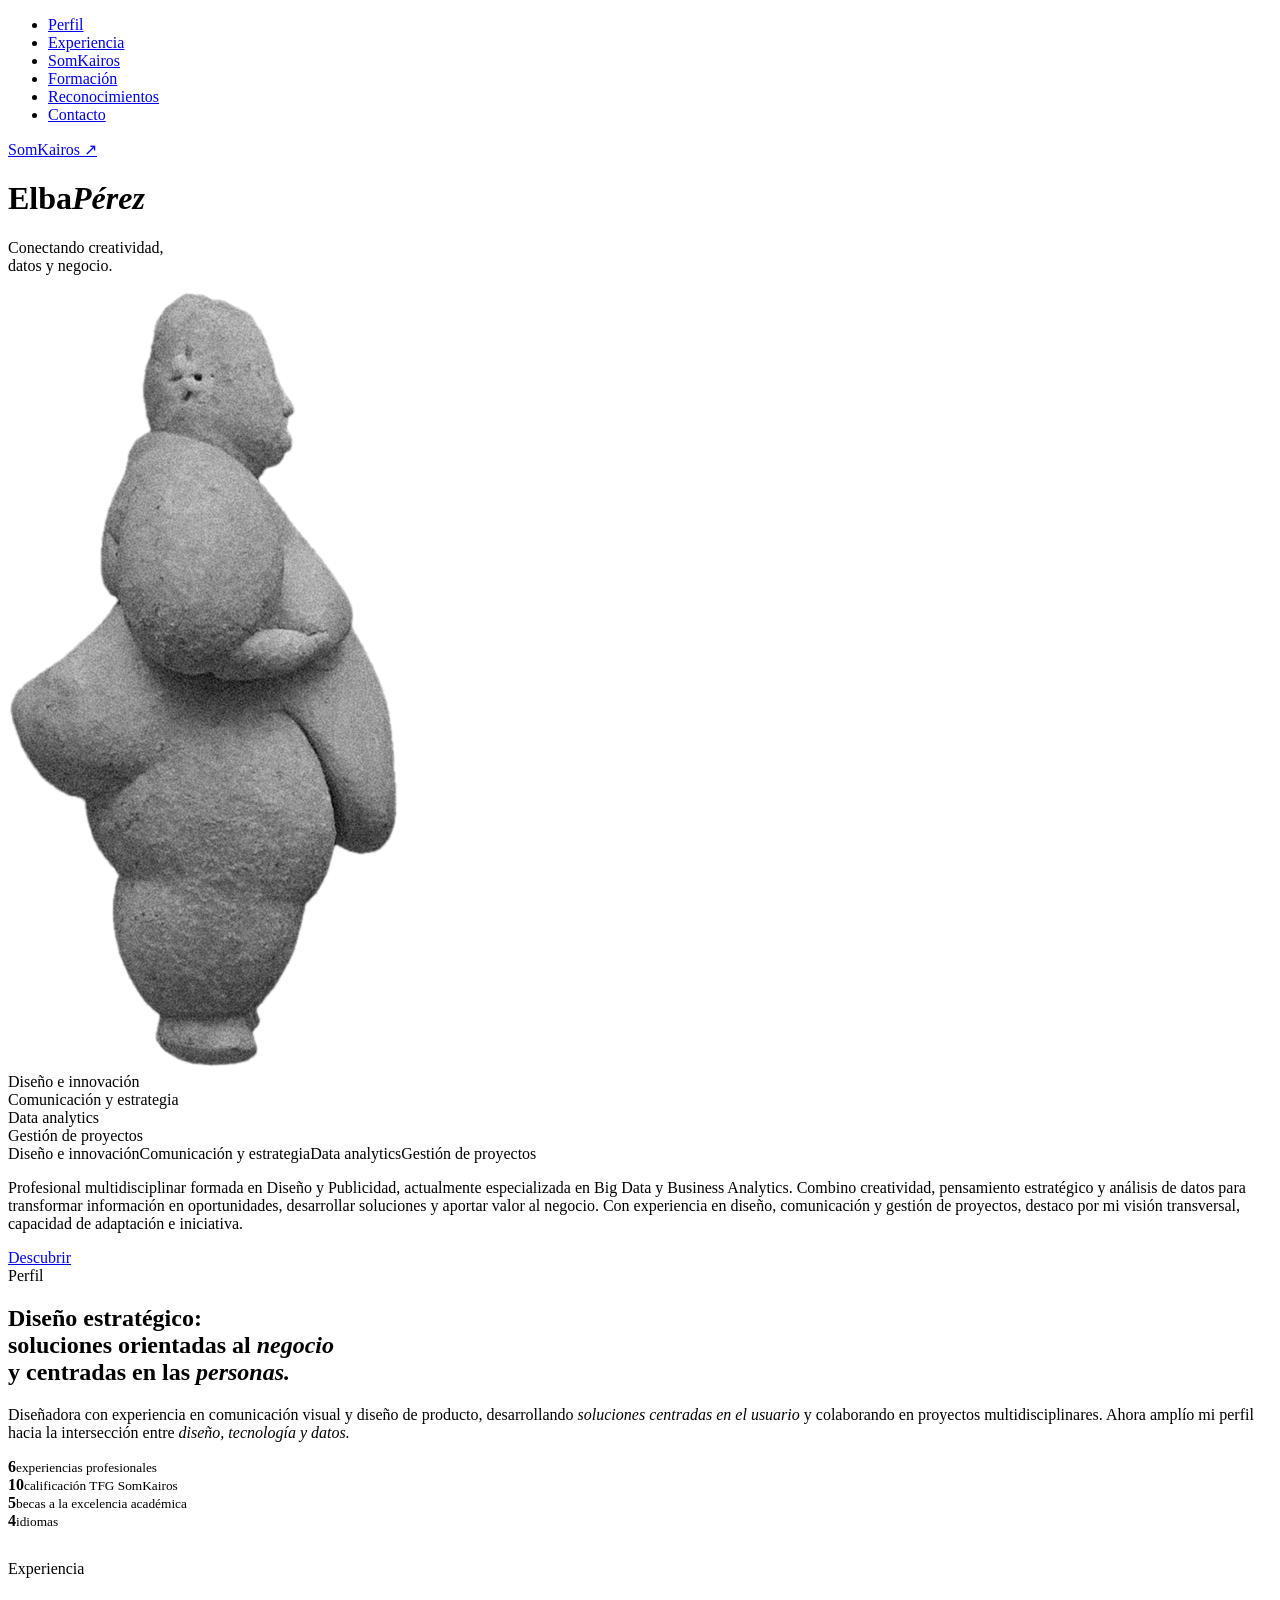
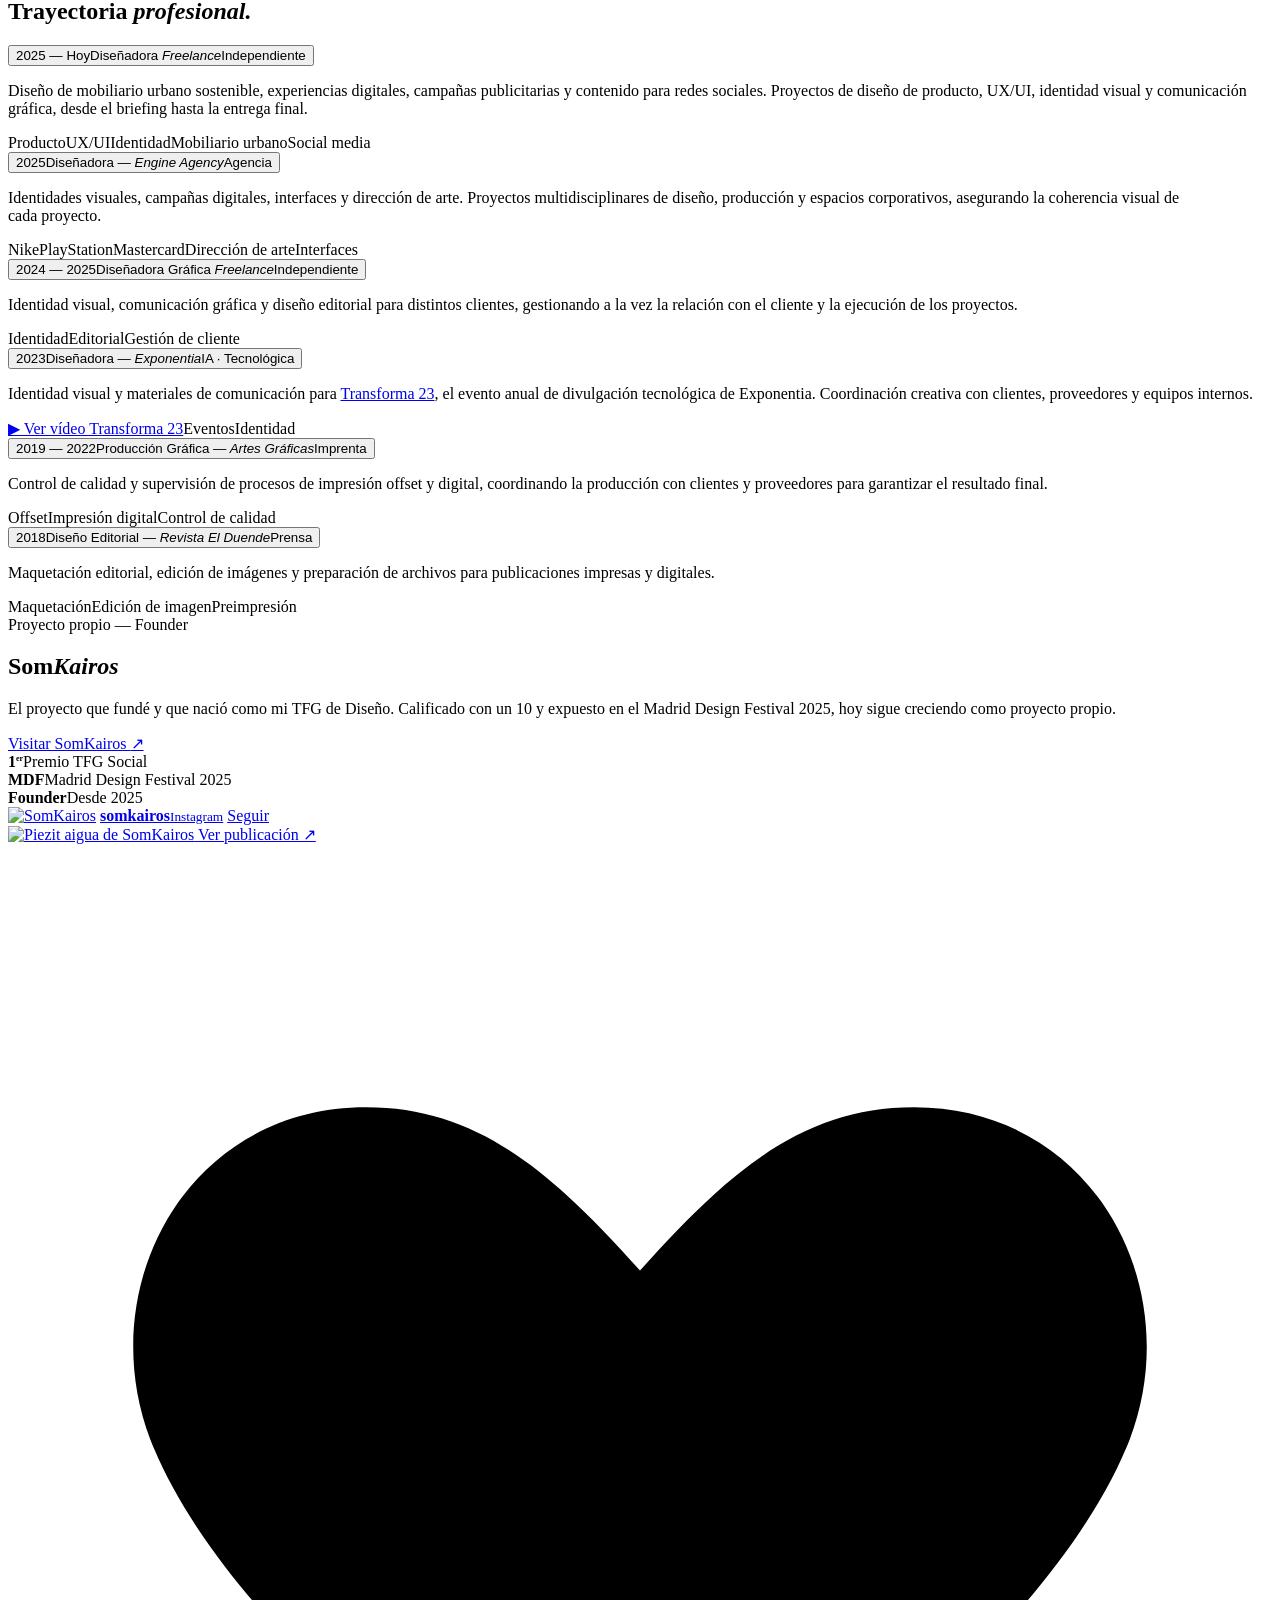
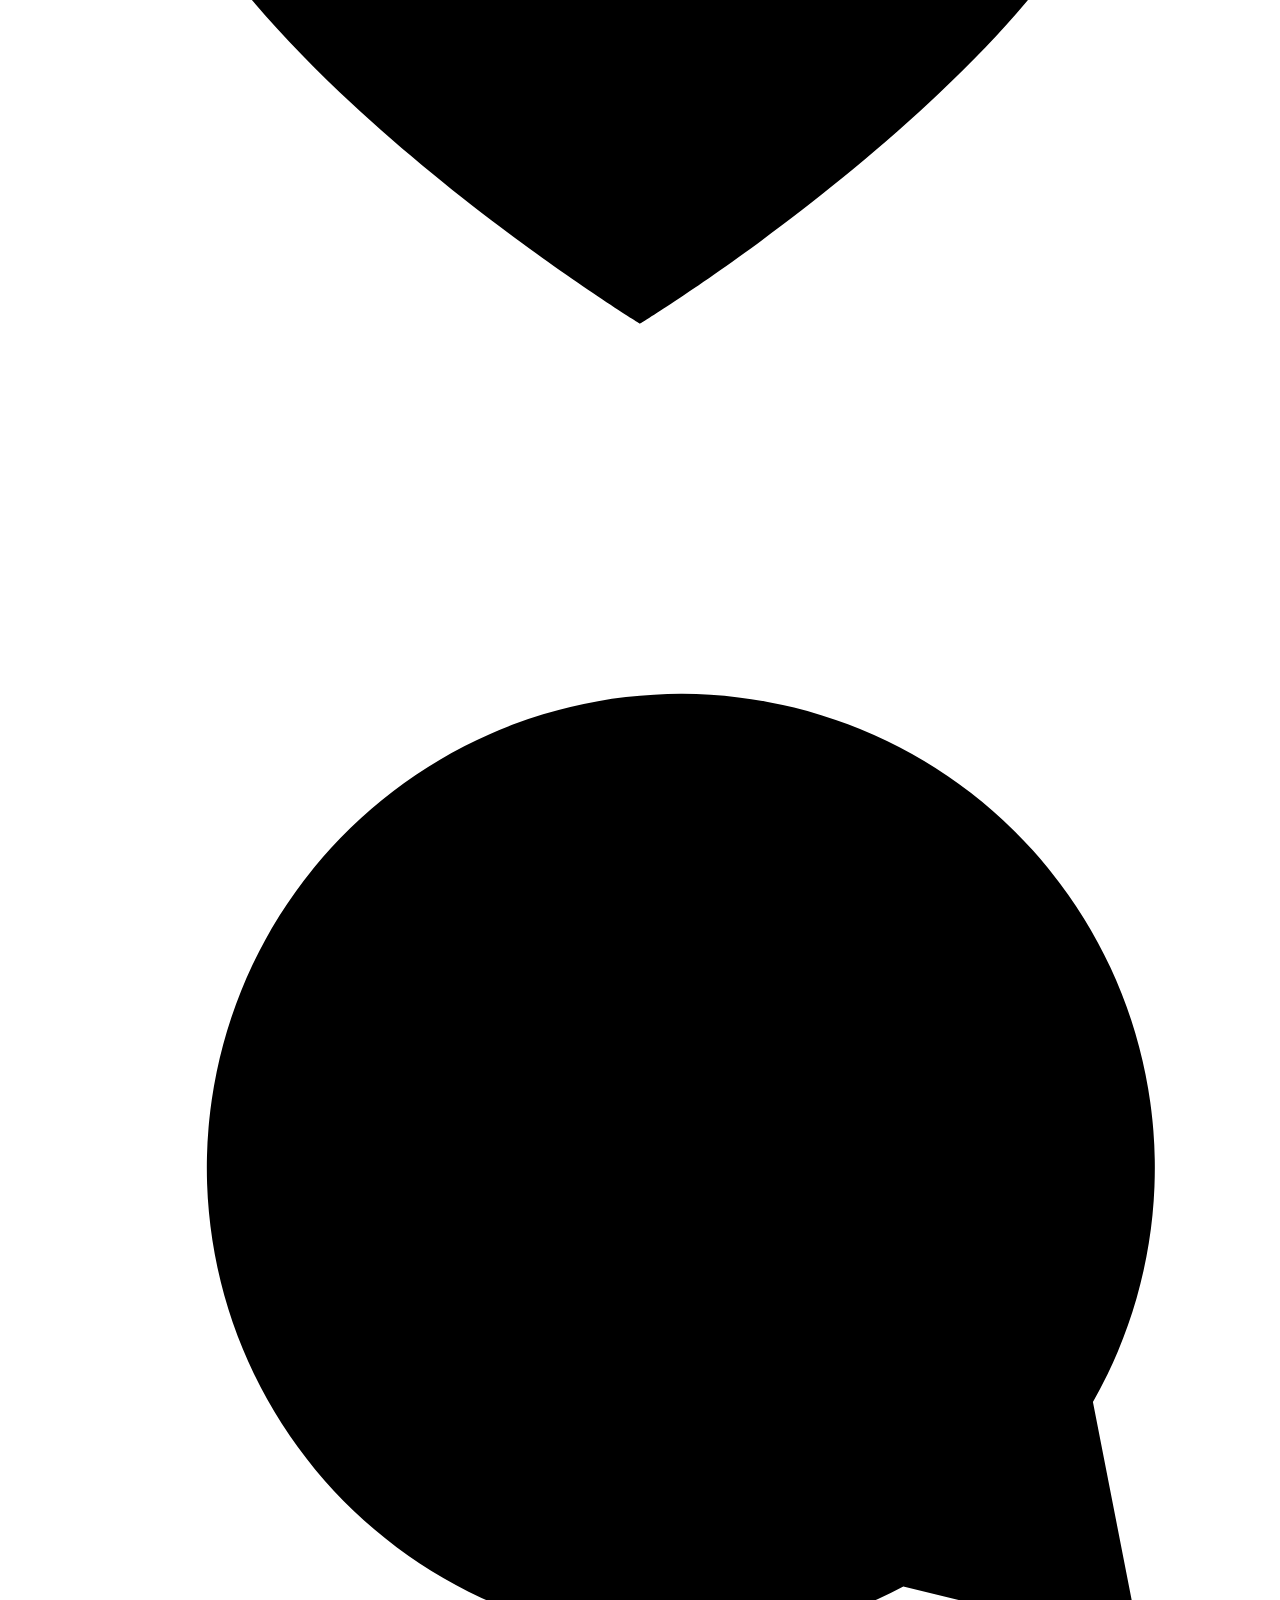
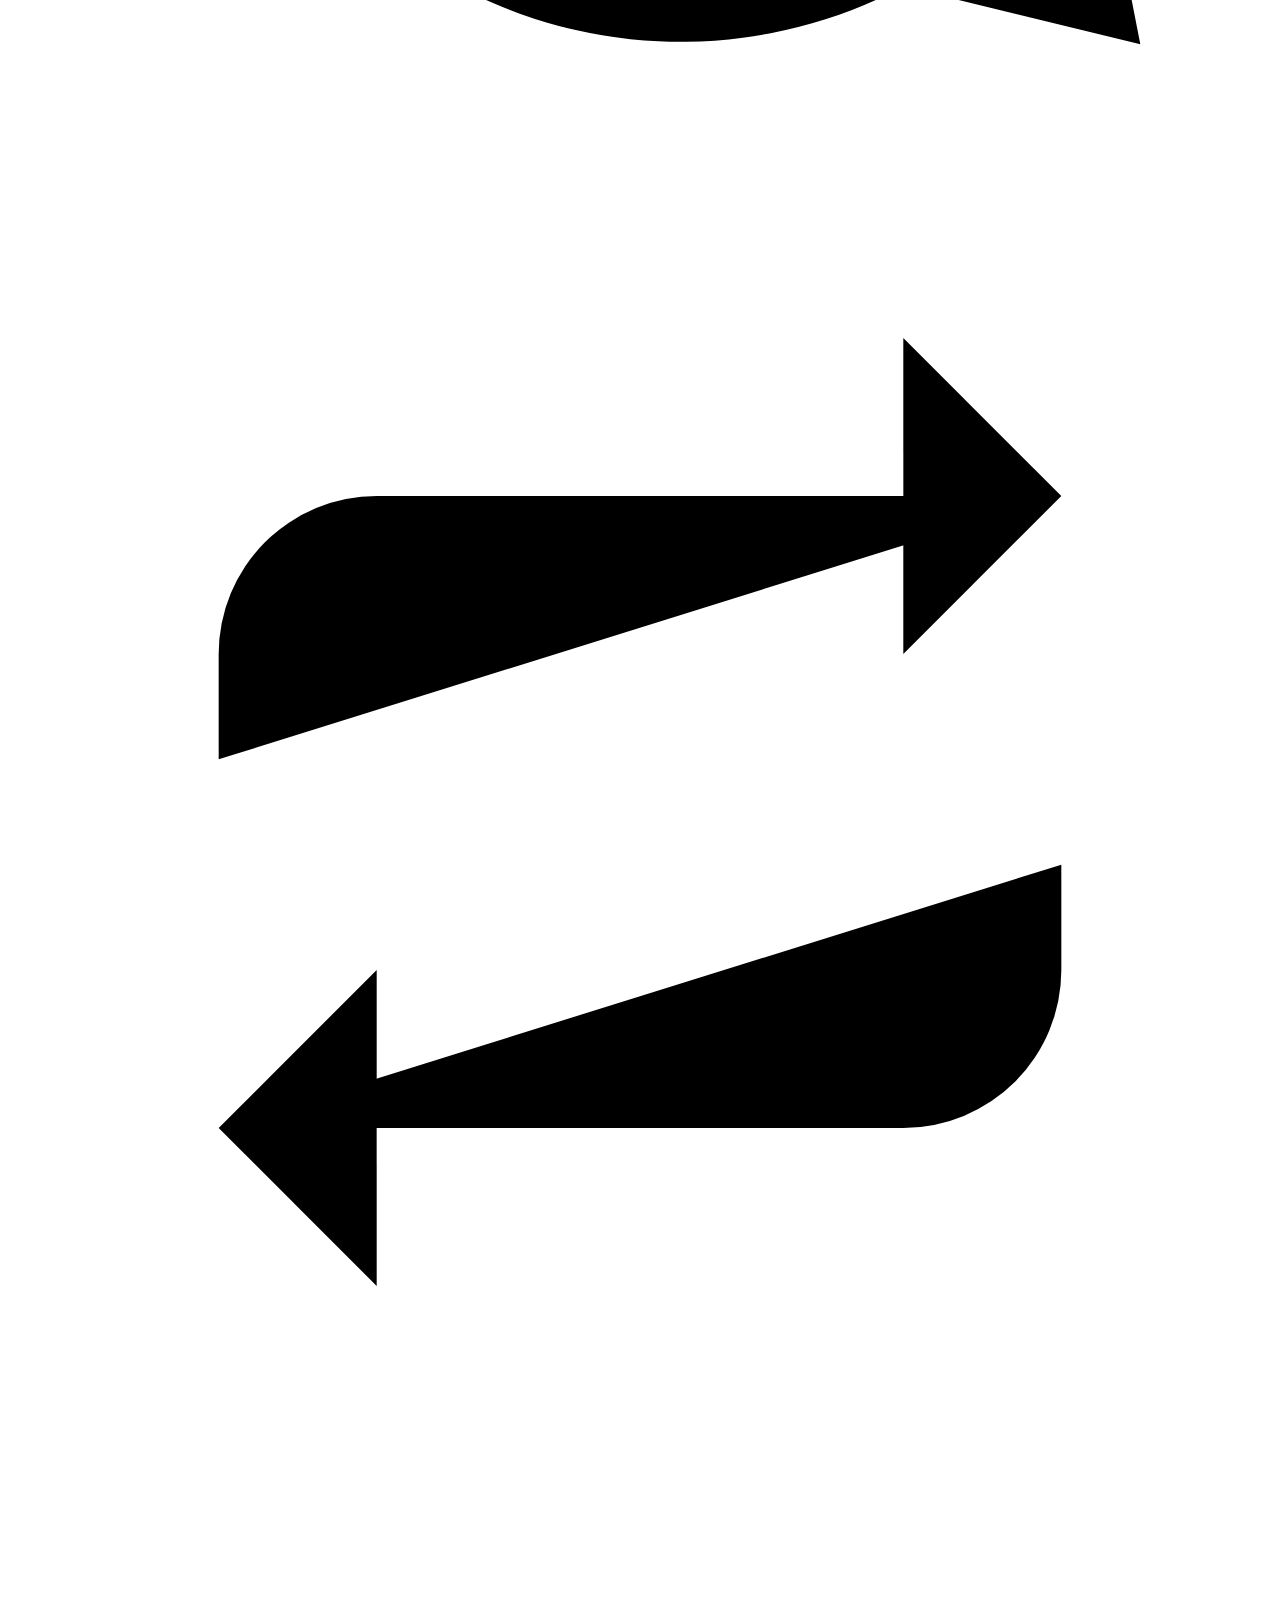
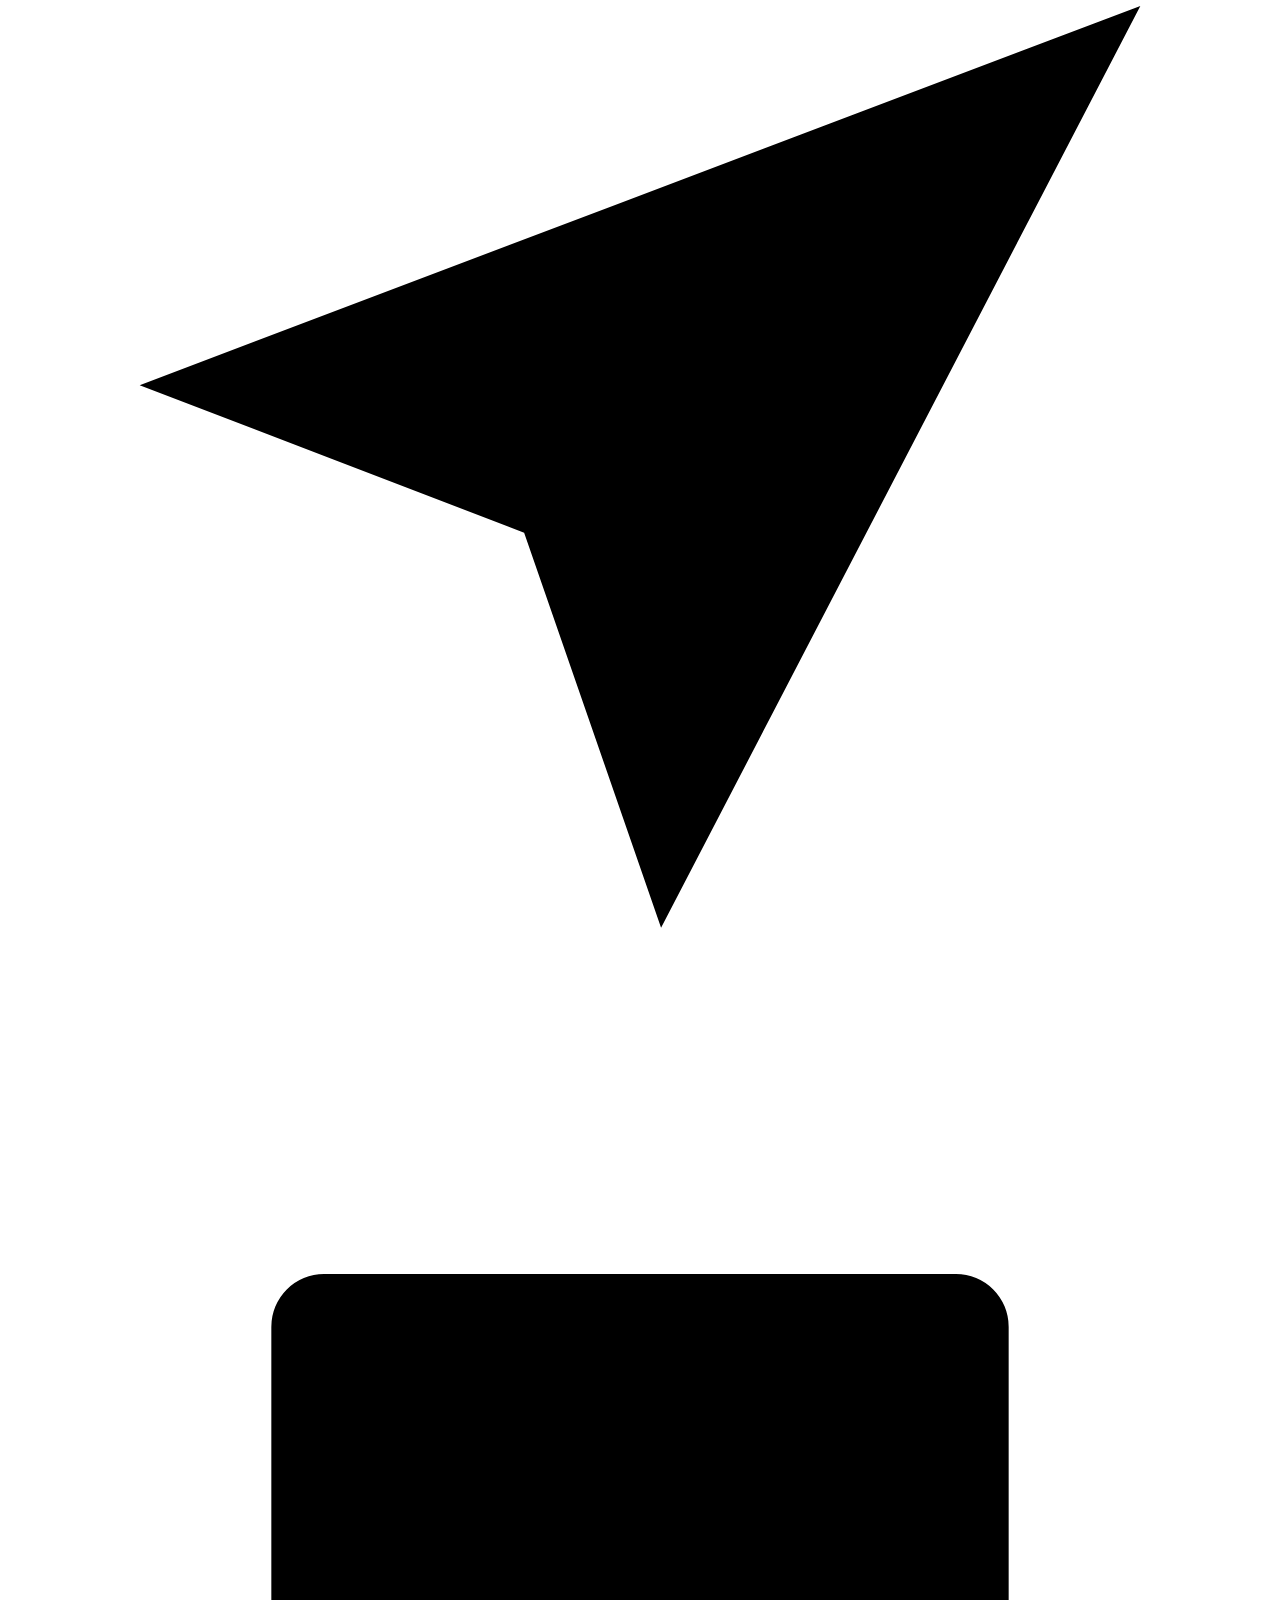
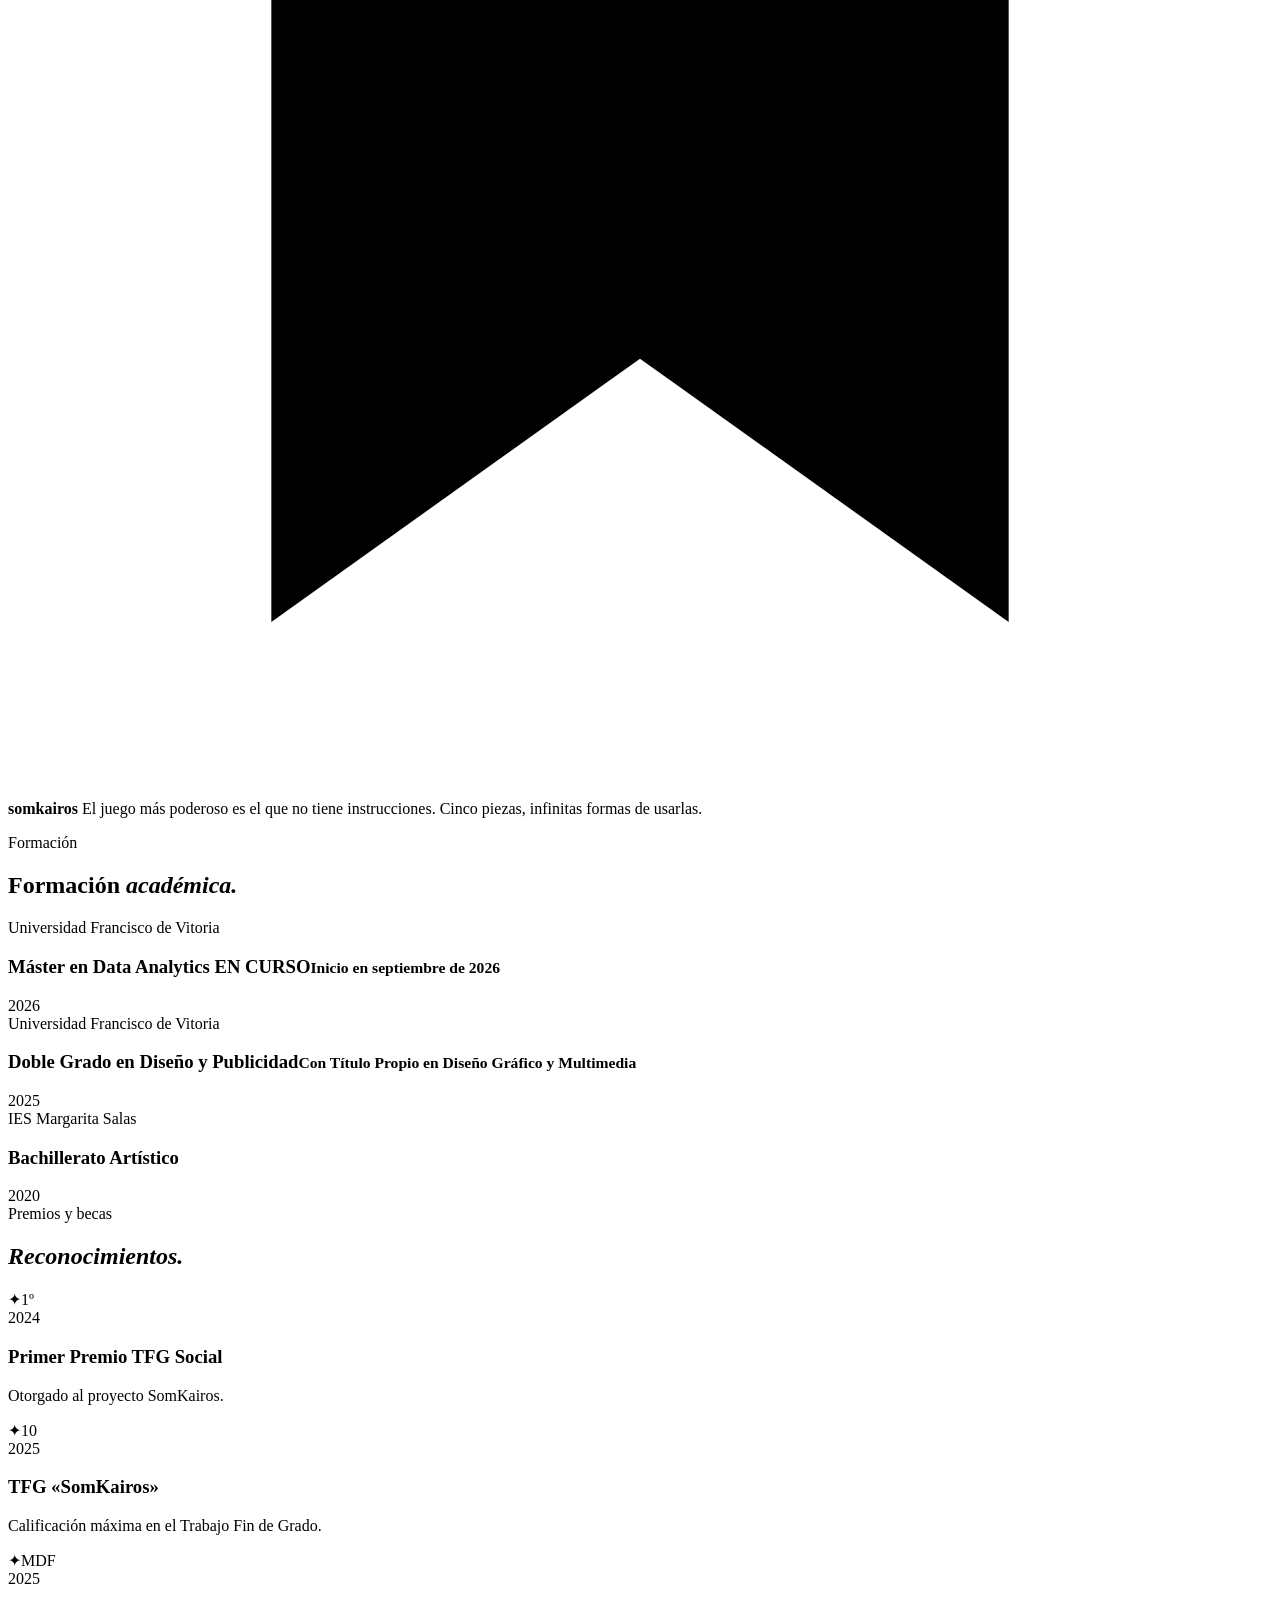
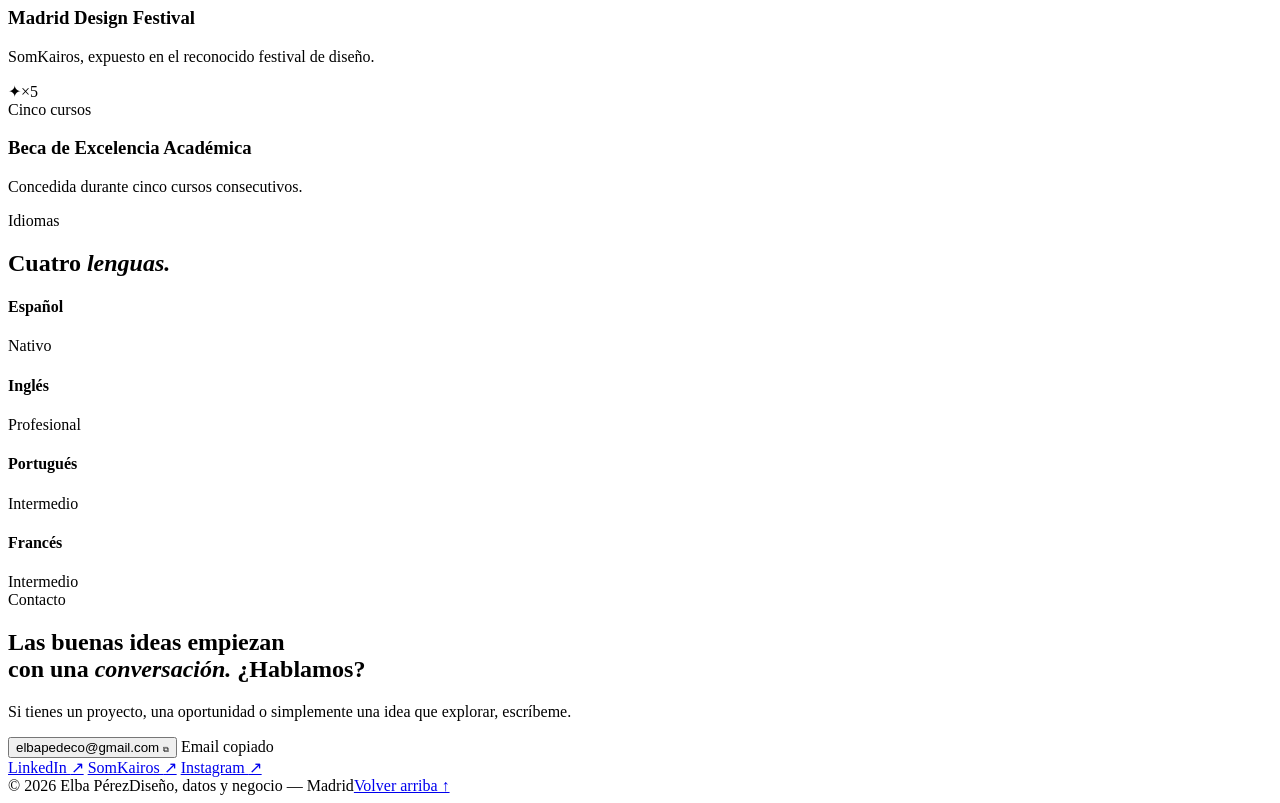
==== commit e2417550: "feat: CV cambios2" ====
--- a/index.html
+++ b/index.html
@@ -4,13 +4,16 @@
 <head>
     <meta charset="UTF-8">
     <meta name="viewport" content="width=device-width, initial-scale=1">
-    <title>Elba Pérez — Diseñadora</title>
+    <title>Elba Pérez — Diseño, datos y negocio</title>
+    <meta name="description"
+        content="Elba Pérez — Profesional multidisciplinar: diseño, comunicación, data analytics y gestión de proyectos. Founder de SomKairos.">
+    <link rel="preload" href="fonts/NyghtSerif-MediumItalic.woff2" as="font" type="font/woff2" crossorigin>
     <link rel="preconnect" href="https://fonts.googleapis.com">
     <link rel="preconnect" href="https://fonts.gstatic.com" crossorigin>
     <link
-        href="https://fonts.googleapis.com/css2?family=Cormorant+Garamond:ital,wght@0,300;0,400;0,500;1,300;1,400&family=Manrope:wght@300;400;500;600&family=IBM+Plex+Mono:wght@400;500&display=swap"
+        href="https://fonts.googleapis.com/css2?family=Manrope:wght@300;400;500;600&family=IBM+Plex+Mono:wght@400;500&display=swap"
         rel="stylesheet">
-    <link rel="stylesheet" href="styles.css">
+    <link rel="stylesheet" href="cv.css">
 </head>
 
 <body>
@@ -18,96 +21,81 @@
     <div class="progress" id="progress"></div>
 
     <nav id="nav">
-        <a href="#top" class="logo">E.P.</a>
         <ul class="mono">
             <li><a href="#perfil">Perfil</a></li>
             <li><a href="#experiencia">Experiencia</a></li>
             <li><a href="#somkairos">SomKairos</a></li>
             <li><a href="#formacion">Formación</a></li>
+            <li><a href="#premios">Reconocimientos</a></li>
             <li><a href="#contacto">Contacto</a></li>
         </ul>
         <a class="btn" href="https://www.somkairos.com" target="_blank" rel="noopener">SomKairos <span
                 class="arr">↗</span></a>
     </nav>
 
-    <!-- HERO -->
+    <!-- PORTADA -->
     <header class="hero" id="top">
         <div class="hero-left">
-            <p class="mono" style="margin-bottom:1.6rem;color:var(--stone-dark)">Nº 001 — Madrid, España</p>
             <h1><span class="ln"><span>Elba</span></span><span class="ln"><span><em>Pérez</em></span></span></h1>
-            <p class="hero-sub">Diseñadora en la intersección entre <span class="rotator"
-                    id="rotator"><span>diseño</span></span></p>
+            <p class="claim">Conectando creatividad,<br>datos y negocio.</p>
         </div>
 
         <div class="venus-wrap" id="venusWrap">
             <div class="venus-ring"></div>
             <div class="venus-halo"></div>
             <img src="venus.png" alt="Venus paleolítica" class="venus" id="venus">
-            <div class="tag t1"><span class="dot"></span><span class="rule"></span><span class="txt mono">Diseño de
-                    producto</span></div>
-            <div class="tag t2"><span class="dot"></span><span class="rule"></span><span class="txt mono">Comunicación
-                    visual</span></div>
+            <div class="tag t1"><span class="dot"></span><span class="rule"></span><span class="txt mono">Diseño e
+                    innovación</span></div>
+            <div class="tag t2"><span class="dot"></span><span class="rule"></span><span class="txt mono">Comunicación y
+                    estrategia</span></div>
             <div class="tag t3"><span class="dot"></span><span class="rule"></span><span class="txt mono">Data
                     analytics</span></div>
+            <div class="tag t4"><span class="dot"></span><span class="rule"></span><span class="txt mono">Gestión de
+                    proyectos</span></div>
         </div>
 
         <div class="hero-right">
-            <div class="ficha mono">
-                <p style="margin-bottom:1rem">Ficha técnica</p>
-                <dl>
-                    <dt>Oficio</dt>
-                    <dd>Diseñadora</dd>
-                    <dt>Origen</dt>
-                    <dd>Madrid</dd>
-                    <dt>Desde</dt>
-                    <dd>2018</dd>
-                    <dt>Fundadora</dt>
-                    <dd>SomKairos</dd>
-                    <dt>Estado</dt>
-                    <dd>Disponible ●</dd>
-                </dl>
-            </div>
+            <div class="tags-mobile">
+                <span class="chip">Diseño e innovación</span><span class="chip">Comunicación y estrategia</span><span
+                    class="chip">Data analytics</span><span class="chip">Gestión de proyectos</span>
+            </div>
+            <p class="bio">Profesional multidisciplinar formada en Diseño y Publicidad, actualmente especializada en Big
+                Data y Business Analytics. Combino creatividad, pensamiento estratégico y análisis de datos para
+                transformar información en oportunidades, desarrollar soluciones y aportar valor al negocio. Con
+                experiencia en diseño, comunicación y gestión de proyectos, destaco por mi visión transversal, capacidad
+                de adaptación e&nbsp;iniciativa.</p>
         </div>
 
         <a href="#perfil" class="scroll-hint mono"><span>Descubrir</span><span class="line"></span></a>
     </header>
-
-    <div class="marquee">
-        <div class="marquee-track">
-            <span>Diseño de producto</span><span>UX / UI</span><span>Identidad visual</span><span>Dirección de
-                arte</span><span>Diseño editorial</span><span>Mobiliario urbano sostenible</span><span>Campañas
-                digitales</span><span>Data analytics</span>
-            <span>Diseño de producto</span><span>UX / UI</span><span>Identidad visual</span><span>Dirección de
-                arte</span><span>Diseño editorial</span><span>Mobiliario urbano sostenible</span><span>Campañas
-                digitales</span><span>Data analytics</span>
-        </div>
-    </div>
 
     <!-- PERFIL -->
     <section class="block" id="perfil">
         <div class="sec-head reveal">
-            <span class="sec-num mono">01 / Perfil</span>
-            <h2 class="sec-title">Diseño con <em>criterio,</em><br>pensado para personas.</h2>
+            <span class="sec-num mono">Perfil</span>
+            <h2 class="sec-title long">Diseño estratégico:<br><span class="nw">soluciones orientadas al
+                    <em>negocio</em></span><br><span class="nw">y centradas en las <em>personas.</em></span></h2>
         </div>
         <div class="perfil">
             <span></span>
             <p class="lead reveal">Diseñadora con experiencia en comunicación visual y diseño de producto, desarrollando
                 <em>soluciones centradas en el usuario</em> y colaborando en proyectos multidisciplinares. Ahora amplío
-                mi perfil hacia la intersección entre <em>diseño, tecnología y datos.</em></p>
+                mi perfil hacia la intersección entre <em>diseño, tecnología y&nbsp;datos.</em>
+            </p>
             <div class="stats reveal d2">
                 <div class="stat"><b data-count="6">0</b><small>experiencias profesionales</small></div>
                 <div class="stat"><b data-count="10">0</b><small>calificación TFG SomKairos</small></div>
-                <div class="stat"><b data-count="5">0</b><small>cursos con beca de excelencia</small></div>
+                <div class="stat"><b data-count="5">0</b><small>becas a la excelencia académica</small></div>
                 <div class="stat"><b data-count="4">0</b><small>idiomas</small></div>
             </div>
         </div>
     </section>
 
     <!-- EXPERIENCIA -->
-    <section class="block" id="experiencia" style="padding-top:40px">
+    <section class="block" id="experiencia" style="padding-top:30px">
         <div class="sec-head reveal">
-            <span class="sec-num mono">02 / Experiencia</span>
-            <h2 class="sec-title">Trayectoria, <em>capa a capa.</em></h2>
+            <span class="sec-num mono">Experiencia</span>
+            <h2 class="sec-title">Trayectoria <em>profesional.</em></h2>
         </div>
         <div class="exp-list">
             <div class="exp open reveal">
@@ -119,7 +107,7 @@
                         <div class="exp-inner"><span></span>
                             <p>Diseño de mobiliario urbano sostenible, experiencias digitales, campañas publicitarias y
                                 contenido para redes sociales. Proyectos de diseño de producto, UX/UI, identidad visual
-                                y comunicación gráfica, desde el briefing hasta la entrega final.</p>
+                                y comunicación gráfica, desde el briefing hasta la entrega&nbsp;final.</p>
                             <div class="chips"><span class="chip">Producto</span><span class="chip">UX/UI</span><span
                                     class="chip">Identidad</span><span class="chip">Mobiliario urbano</span><span
                                     class="chip">Social media</span></div>
@@ -135,7 +123,7 @@
                         <div class="exp-inner"><span></span>
                             <p>Identidades visuales, campañas digitales, interfaces y dirección de arte. Proyectos
                                 multidisciplinares de diseño, producción y espacios corporativos, asegurando la
-                                coherencia visual de cada proyecto.</p>
+                                coherencia visual de cada&nbsp;proyecto.</p>
                             <div class="chips"><span class="chip k">Nike</span><span
                                     class="chip k">PlayStation</span><span class="chip k">Mastercard</span><span
                                     class="chip">Dirección de arte</span><span class="chip">Interfaces</span></div>
@@ -151,7 +139,8 @@
                     <div>
                         <div class="exp-inner"><span></span>
                             <p>Identidad visual, comunicación gráfica y diseño editorial para distintos clientes,
-                                gestionando a la vez la relación con el cliente y la ejecución de los proyectos.</p>
+                                gestionando a la vez la relación con el cliente y la ejecución de los&nbsp;proyectos.
+                            </p>
                             <div class="chips"><span class="chip">Identidad</span><span
                                     class="chip">Editorial</span><span class="chip">Gestión de cliente</span></div>
                         </div>
@@ -159,17 +148,20 @@
                 </div>
             </div>
             <div class="exp reveal">
-                <button class="exp-btn"><span class="yr mono">2023</span><span class="role">Prácticas de Diseño <i>—
-                            Exponentia</i></span><span class="where mono">Tecnología</span><span
+                <button class="exp-btn"><span class="yr mono">2023</span><span class="role">Diseñadora <i>—
+                            Exponentia</i></span><span class="where mono">IA · Tecnológica</span><span
                         class="plus"></span></button>
                 <div class="exp-body">
                     <div>
                         <div class="exp-inner"><span></span>
-                            <p>Identidad visual y materiales de comunicación para Transforma 23, el evento anual de
-                                divulgación tecnológica de Exponentia. Coordinación creativa con clientes, proveedores y
-                                equipos internos.</p>
-                            <div class="chips"><span class="chip">Transforma 23</span><span
-                                    class="chip">Eventos</span><span class="chip">Identidad</span></div>
+                            <p>Identidad visual y materiales de comunicación para <a
+                                    href="https://youtu.be/xr_jAKvl8js?si=V-j1wDNO2yuiC4p0" target="_blank"
+                                    rel="noopener">Transforma 23</a>, el evento anual de divulgación tecnológica de
+                                Exponentia. Coordinación creativa con clientes, proveedores y equipos&nbsp;internos.</p>
+                            <div class="chips"><a class="chip play"
+                                    href="https://youtu.be/xr_jAKvl8js?si=V-j1wDNO2yuiC4p0" target="_blank"
+                                    rel="noopener">▶ Ver vídeo Transforma 23</a><span class="chip">Eventos</span><span
+                                    class="chip">Identidad</span></div>
                         </div>
                     </div>
                 </div>
@@ -182,7 +174,7 @@
                     <div>
                         <div class="exp-inner"><span></span>
                             <p>Control de calidad y supervisión de procesos de impresión offset y digital, coordinando
-                                la producción con clientes y proveedores para garantizar el resultado final.</p>
+                                la producción con clientes y proveedores para garantizar el resultado&nbsp;final.</p>
                             <div class="chips"><span class="chip">Offset</span><span class="chip">Impresión
                                     digital</span><span class="chip">Control de calidad</span></div>
                         </div>
@@ -197,7 +189,7 @@
                     <div>
                         <div class="exp-inner"><span></span>
                             <p>Maquetación editorial, edición de imágenes y preparación de archivos para publicaciones
-                                impresas y digitales.</p>
+                                impresas y&nbsp;digitales.</p>
                             <div class="chips"><span class="chip">Maquetación</span><span class="chip">Edición de
                                     imagen</span><span class="chip">Preimpresión</span></div>
                         </div>
@@ -208,44 +200,72 @@
     </section>
 
     <!-- SOMKAIROS -->
-    <section id="somkairos">
-        <div class="kairos reveal">
-            <div class="kairos-grid">
-                <div>
-                    <span class="mono">03 / Proyecto propio — Founder</span>
-                    <h2>Som<em>Kairos</em></h2>
-                    <p>El proyecto que fundé y que nació como mi TFG de Diseño. Calificado con un 10 y expuesto en el
-                        Madrid Design Festival 2025, hoy sigue creciendo como proyecto propio.</p>
-                    <a class="btn solid" style="background:var(--paper);color:var(--ink);border-color:var(--paper)"
-                        href="https://www.somkairos.com" target="_blank" rel="noopener">Visitar SomKairos <span
-                            class="arr">↗</span></a>
-                    <div class="kairos-facts">
-                        <div><b>10</b><span class="mono">Calificación TFG</span></div>
-                        <div><b>MDF</b><span class="mono">Madrid Design Festival 2025</span></div>
-                        <div><b>Founder</b><span class="mono">Desde 2025</span></div>
-                    </div>
-                </div>
-                <div class="kairos-orb" id="orb">
-                    <svg class="lbl" viewBox="0 0 100 100">
-                        <defs>
-                            <path id="c" d="M50,50 m-44,0 a44,44 0 1,1 88,0 a44,44 0 1,1 -88,0" />
-                        </defs>
-                        <text>
-                            <textPath href="#c" textLength="272" lengthAdjust="spacing">SomKairos · el momento oportuno
-                                · SomKairos · el momento oportuno ·</textPath>
-                        </text>
+    <section id="somkairos" class="dark kairos">
+        <div class="kairos-grid">
+            <div class="reveal">
+                <span class="mono">Proyecto propio — Founder</span>
+                <h2>Som<em>Kairos</em></h2>
+                <p>El proyecto que fundé y que nació como mi TFG de Diseño. Calificado con un 10 y expuesto en el Madrid
+                    Design Festival 2025, hoy sigue creciendo como proyecto&nbsp;propio.</p>
+                <a class="btn light" href="https://www.somkairos.com" target="_blank" rel="noopener">Visitar SomKairos
+                    <span class="arr">↗</span></a>
+                <div class="kairos-facts">
+                    <div><b>1<sup style="font-size:.5em">er</sup></b><span class="mono">Premio TFG Social</span></div>
+                    <div><b>MDF</b><span class="mono">Madrid Design Festival 2025</span></div>
+                    <div><b>Founder</b><span class="mono">Desde 2025</span></div>
+                </div>
+            </div>
+
+            <div class="ig reveal d2">
+                <div class="ig-head">
+                    <a class="ig-av"
+                        href="https://www.instagram.com/somkairos?utm_source=ig_web_button_share_sheet&igsh=ZDNlZDc0MzIxNw%3D%3D"
+                        target="_blank" rel="noopener"><img src="somkairos-avatar.png" alt="SomKairos"></a>
+                    <a href="https://www.instagram.com/somkairos?utm_source=ig_web_button_share_sheet&igsh=ZDNlZDc0MzIxNw%3D%3D"
+                        target="_blank" rel="noopener"><b>somkairos</b><small>Instagram</small></a>
+                    <a class="ig-follow"
+                        href="https://www.instagram.com/somkairos?utm_source=ig_web_button_share_sheet&igsh=ZDNlZDc0MzIxNw%3D%3D"
+                        target="_blank" rel="noopener">Seguir</a>
+                </div>
+                <a class="ig-img"
+                    href="https://www.instagram.com/p/DYWn7A5Ai-J/?utm_source=ig_web_copy_link&srtk=MzRlODBiNWFlZA=="
+                    target="_blank" rel="noopener">
+                    <img src="somkairos.jpg" alt="Piezit aigua de SomKairos">
+                    <span class="ver">Ver publicación ↗</span>
+                </a>
+                <div class="ig-actions">
+                    <a class="like" href="https://www.instagram.com/p/DYWn7A5Ai-J/" target="_blank" rel="noopener"
+                        aria-label="Me gusta"><svg viewBox="0 0 24 24">
+                            <path
+                                d="M12 20.5s-7.5-4.6-9.3-9.2C1.6 8.4 3.4 5 6.8 5c2.1 0 3.5 1.2 5.2 3.1C13.7 6.2 15.1 5 17.2 5c3.4 0 5.2 3.4 4.1 6.3-1.8 4.6-9.3 9.2-9.3 9.2z" />
+                        </svg></a>
+                    <svg viewBox="0 0 24 24">
+                        <path d="M20.6 16.9A9 9 0 1 0 17 20.4L21.5 21.5z" />
                     </svg>
-                    <div class="inner" id="orbInner"></div>
-                </div>
-            </div>
-        </div>
-    </section>
-
-    <!-- FORMACION -->
+                    <svg viewBox="0 0 24 24">
+                        <path d="M17 3l3 3-3 3" />
+                        <path d="M4 11V9a3 3 0 0 1 3-3h13" />
+                        <path d="M7 21l-3-3 3-3" />
+                        <path d="M20 13v2a3 3 0 0 1-3 3H4" />
+                    </svg>
+                    <svg viewBox="0 0 24 24">
+                        <path d="M21.5 3 2.5 10.2l7.3 2.8L21.5 3zM9.8 13l2.6 7.5L21.5 3" />
+                    </svg>
+                    <svg class="save" viewBox="0 0 24 24">
+                        <path d="M19 21l-7-5-7 5V4a1 1 0 0 1 1-1h12a1 1 0 0 1 1 1z" />
+                    </svg>
+                </div>
+                <p class="ig-cap"><b>somkairos</b> El juego más poderoso es el que no tiene instrucciones. Cinco piezas,
+                    infinitas formas de&nbsp;usarlas.</p>
+            </div>
+        </div>
+    </section>
+
+    <!-- FORMACIÓN -->
     <section class="block" id="formacion">
         <div class="sec-head reveal">
-            <span class="sec-num mono">04 / Formación</span>
-            <h2 class="sec-title">Estratos de <em>aprendizaje.</em></h2>
+            <span class="sec-num mono">Formación</span>
+            <h2 class="sec-title">Formación <em>académica.</em></h2>
         </div>
         <div class="strata">
             <div class="stratum reveal"><span class="mono">Universidad Francisco de Vitoria</span>
@@ -263,84 +283,86 @@
     </section>
 
     <!-- RECONOCIMIENTOS -->
-    <section class="block" id="premios" style="padding-top:20px">
+    <section class="dark awards-sec" id="premios">
         <div class="sec-head reveal">
-            <span class="sec-num mono">05 / Reconocimientos</span>
-            <h2 class="sec-title">Piezas <em>destacadas.</em></h2>
+            <span class="sec-num mono">Premios y becas</span>
+            <h2 class="sec-title"><em>Reconocimientos.</em></h2>
         </div>
         <div class="awards">
-            <article class="award tilt reveal"><span class="seal">✦</span><span class="big">1º</span>
-                <div><span class="mono">UFV · 2024</span>
+            <article class="award tilt reveal"><span class="star">✦</span><span class="big">1º</span>
+                <div><span class="mono">2024</span>
                     <h3>Primer Premio TFG Social</h3>
-                    <p>Universidad Francisco de Vitoria.</p>
+                    <p>Otorgado al proyecto SomKairos.</p>
                 </div>
             </article>
-            <article class="award tilt reveal d1"><span class="seal">✦</span><span class="big">10</span>
-                <div><span class="mono">UFV · 2025</span>
+            <article class="award tilt reveal d1"><span class="star">✦</span><span class="big">10</span>
+                <div><span class="mono">2025</span>
                     <h3>TFG «SomKairos»</h3>
-                    <p>Calificación máxima. Expuesto en el Madrid Design Festival 2025.</p>
+                    <p>Calificación máxima en el Trabajo Fin de&nbsp;Grado.</p>
                 </div>
             </article>
-            <article class="award tilt reveal d2"><span class="seal">✦</span><span class="big">×5</span>
-                <div><span class="mono">UFV</span>
+            <article class="award tilt reveal d2"><span class="star">✦</span><span class="big">MDF</span>
+                <div><span class="mono">2025</span>
+                    <h3>Madrid Design Festival</h3>
+                    <p>SomKairos, expuesto en el reconocido festival de&nbsp;diseño.</p>
+                </div>
+            </article>
+            <article class="award tilt reveal d3"><span class="star">✦</span><span class="big">×5</span>
+                <div><span class="mono">Cinco cursos</span>
                     <h3>Beca de Excelencia Académica</h3>
-                    <p>Concedida durante cinco cursos consecutivos.</p>
+                    <p>Concedida durante cinco cursos&nbsp;consecutivos.</p>
                 </div>
             </article>
         </div>
     </section>
 
     <!-- IDIOMAS -->
-    <section class="block" id="idiomas" style="padding-top:20px">
+    <section class="block" id="idiomas">
         <div class="sec-head reveal">
-            <span class="sec-num mono">06 / Idiomas</span>
+            <span class="sec-num mono">Idiomas</span>
             <h2 class="sec-title">Cuatro <em>lenguas.</em></h2>
         </div>
         <div class="langs">
-            <div class="lang" style="--lvl:100%">
-                <h4>Español</h4>
-                <div class="meter">
-                    <div class="fill"></div>
-                </div><span class="mono">Nativo</span>
-            </div>
-            <div class="lang" style="--lvl:82%">
-                <h4>Inglés</h4>
-                <div class="meter">
-                    <div class="fill"></div>
-                </div><span class="mono">Profesional</span>
-            </div>
-            <div class="lang" style="--lvl:55%">
-                <h4>Portugués</h4>
-                <div class="meter">
-                    <div class="fill"></div>
-                </div><span class="mono">Intermedio</span>
-            </div>
-            <div class="lang" style="--lvl:55%">
-                <h4>Francés</h4>
-                <div class="meter">
-                    <div class="fill"></div>
-                </div><span class="mono">Intermedio</span>
+            <div class="lang">
+                <h4>Español</h4><span class="lvl mono">Nativo</span>
+                <div class="bars"><i class="bar"></i><i class="bar"></i><i class="bar"></i><i class="bar"></i></div>
+            </div>
+            <div class="lang">
+                <h4>Inglés</h4><span class="lvl mono">Profesional</span>
+                <div class="bars"><i class="bar"></i><i class="bar"></i><i class="bar"></i></div>
+            </div>
+            <div class="lang">
+                <h4>Portugués</h4><span class="lvl mono">Intermedio</span>
+                <div class="bars"><i class="bar"></i><i class="bar"></i></div>
+            </div>
+            <div class="lang">
+                <h4>Francés</h4><span class="lvl mono">Intermedio</span>
+                <div class="bars"><i class="bar"></i><i class="bar"></i></div>
             </div>
         </div>
     </section>
 
     <!-- CONTACTO -->
     <section class="contact" id="contacto">
-        <span class="mono" style="color:var(--stone-dark)">07 / Contacto</span>
-        <h2 class="reveal" style="margin-top:1.4rem">¿Creamos algo<br><em>que perdure?</em></h2>
+        <span class="mono label">Contacto</span>
+        <h2 class="reveal">Las buenas ideas empiezan<br>con una <em>conversación.</em> <span
+                class="ask">¿Hablamos?</span></h2>
+        <p class="sub reveal d1">Si tienes un proyecto, una oportunidad o simplemente una idea que explorar, escríbeme.
+        </p>
         <button class="mail reveal d1" id="mail">elbapedeco@gmail.com <span style="font-size:.6em">⧉</span></button>
         <span class="copied mono" id="copied">Email copiado</span>
         <div class="contact-row reveal d2">
             <a class="btn" href="https://www.linkedin.com/in/elbaperezdecortabitarte/" target="_blank"
                 rel="noopener">LinkedIn <span class="arr">↗</span></a>
-            <span class="btn" style="cursor:default">+34 640 373 454</span>
             <a class="btn solid" href="https://www.somkairos.com" target="_blank" rel="noopener">SomKairos <span
                     class="arr">↗</span></a>
-        </div>
-    </section>
-
-    <footer class="mono"><span>© 2026 Elba Pérez</span><span>Diseño & datos — Madrid</span><a href="#top">Volver arriba
-            ↑</a></footer>
+            <a class="btn"
+                href="https://www.instagram.com/somkairos?utm_source=ig_web_button_share_sheet&igsh=ZDNlZDc0MzIxNw%3D%3D"
+                target="_blank" rel="noopener">Instagram <span class="arr">↗</span></a>
+        </div>
+        <footer class="mono"><span>© 2026 Elba Pérez</span><span>Diseño, datos y negocio — Madrid</span><a
+                href="#top">Volver arriba ↑</a></footer>
+    </section>
 
     <script>
         // Cursor
@@ -353,7 +375,16 @@
             el.addEventListener('mouseleave', () => cur.classList.remove('big'));
         });
 
-        // Nav + barra de progreso + secciones activas
+        // Venus: inclinación con el ratón y parallax
+        const venus = document.getElementById('venus'), wrap = document.getElementById('venusWrap'), hero = document.querySelector('.hero');
+        hero.addEventListener('mousemove', e => {
+            const r = wrap.getBoundingClientRect();
+            const x = (e.clientX - r.left - r.width / 2) / r.width, y = (e.clientY - r.top - r.height / 2) / r.height;
+            venus.style.transform = `rotateY(${x * 18}deg) rotateX(${-y * 8}deg)`;
+        });
+        hero.addEventListener('mouseleave', () => venus.style.transform = '');
+
+        // Nav + barra de progreso + sección activa
         const nav = document.getElementById('nav'), prog = document.getElementById('progress');
         const links = [...document.querySelectorAll('nav ul a')];
         addEventListener('scroll', () => {
@@ -364,32 +395,17 @@
                 const s = document.querySelector(a.getAttribute('href'));
                 if (s) { const r = s.getBoundingClientRect(); a.classList.toggle('active', r.top < innerHeight * .4 && r.bottom > innerHeight * .4) }
             });
-            // parallax Venus
-            venus.style.translate = `0 ${scrollY * .18}px`;
+            if (innerWidth > 1100) venus.style.translate = `0 ${scrollY * .18}px`;
         });
 
-        // Venus: inclinación con el ratón
-        const venus = document.getElementById('venus'), wrap = document.getElementById('venusWrap');
-        document.querySelector('.hero').addEventListener('mousemove', e => {
-            const r = wrap.getBoundingClientRect();
-            const x = (e.clientX - r.left - r.width / 2) / r.width, y = (e.clientY - r.top - r.height / 2) / r.height;
-            venus.style.transform = `rotateY(${x * 18}deg) rotateX(${-y * 8}deg)`;
-        });
-        document.querySelector('.hero').addEventListener('mouseleave', () => venus.style.transform = '');
-
-        // Palabra rotatoria
-        const words = ['diseño', 'tecnología', 'datos', 'producto', 'personas']; let wi = 0;
-        const rot = document.querySelector('#rotator span');
-        setInterval(() => { rot.classList.add('out'); setTimeout(() => { wi = (wi + 1) % words.length; rot.textContent = words[wi]; rot.classList.remove('out') }, 450) }, 2200);
-
-        // Acordeón
+        // Acordeón de experiencia
         document.querySelectorAll('.exp-btn').forEach(b => b.addEventListener('click', () => {
             const item = b.parentElement, was = item.classList.contains('open');
             document.querySelectorAll('.exp').forEach(x => x.classList.remove('open'));
             if (!was) item.classList.add('open');
         }));
 
-        // Aparición al hacer scroll + contadores + idiomas
+        // Aparición al hacer scroll + contadores + barras de idiomas
         const io = new IntersectionObserver(es => es.forEach(e => {
             if (!e.isIntersecting) return;
             e.target.classList.add('in');
@@ -399,26 +415,18 @@
                 requestAnimationFrame(step);
             });
             io.unobserve(e.target);
-        }), { threshold: .18 });
+        }), { threshold: .15 });
         document.querySelectorAll('.reveal,.lang').forEach(el => io.observe(el));
 
-        // Tarjetas con inclinación 3D
+        // Tarjetas de reconocimientos con inclinación 3D
         document.querySelectorAll('.tilt').forEach(c => {
             c.addEventListener('mousemove', e => {
                 const r = c.getBoundingClientRect();
                 const x = (e.clientX - r.left) / r.width - .5, y = (e.clientY - r.top) / r.height - .5;
-                c.style.transform = `perspective(800px) rotateY(${x * 10}deg) rotateX(${-y * 10}deg) translateY(-6px)`
+                c.style.transform = `perspective(800px) rotateY(${x * 10}deg) rotateX(${-y * 10}deg) translateY(-4px)`
             });
             c.addEventListener('mouseleave', () => c.style.transform = '');
         });
-
-        // Orbe SomKairos sigue al ratón
-        const orb = document.getElementById('orb'), oi = document.getElementById('orbInner');
-        orb.addEventListener('mousemove', e => {
-            const r = orb.getBoundingClientRect();
-            oi.style.transform = `translate(${(e.clientX - r.left - r.width / 2) * .12}px,${(e.clientY - r.top - r.height / 2) * .12}px)`
-        });
-        orb.addEventListener('mouseleave', () => oi.style.transform = '');
 
         // Copiar email
         document.getElementById('mail').addEventListener('click', async () => {
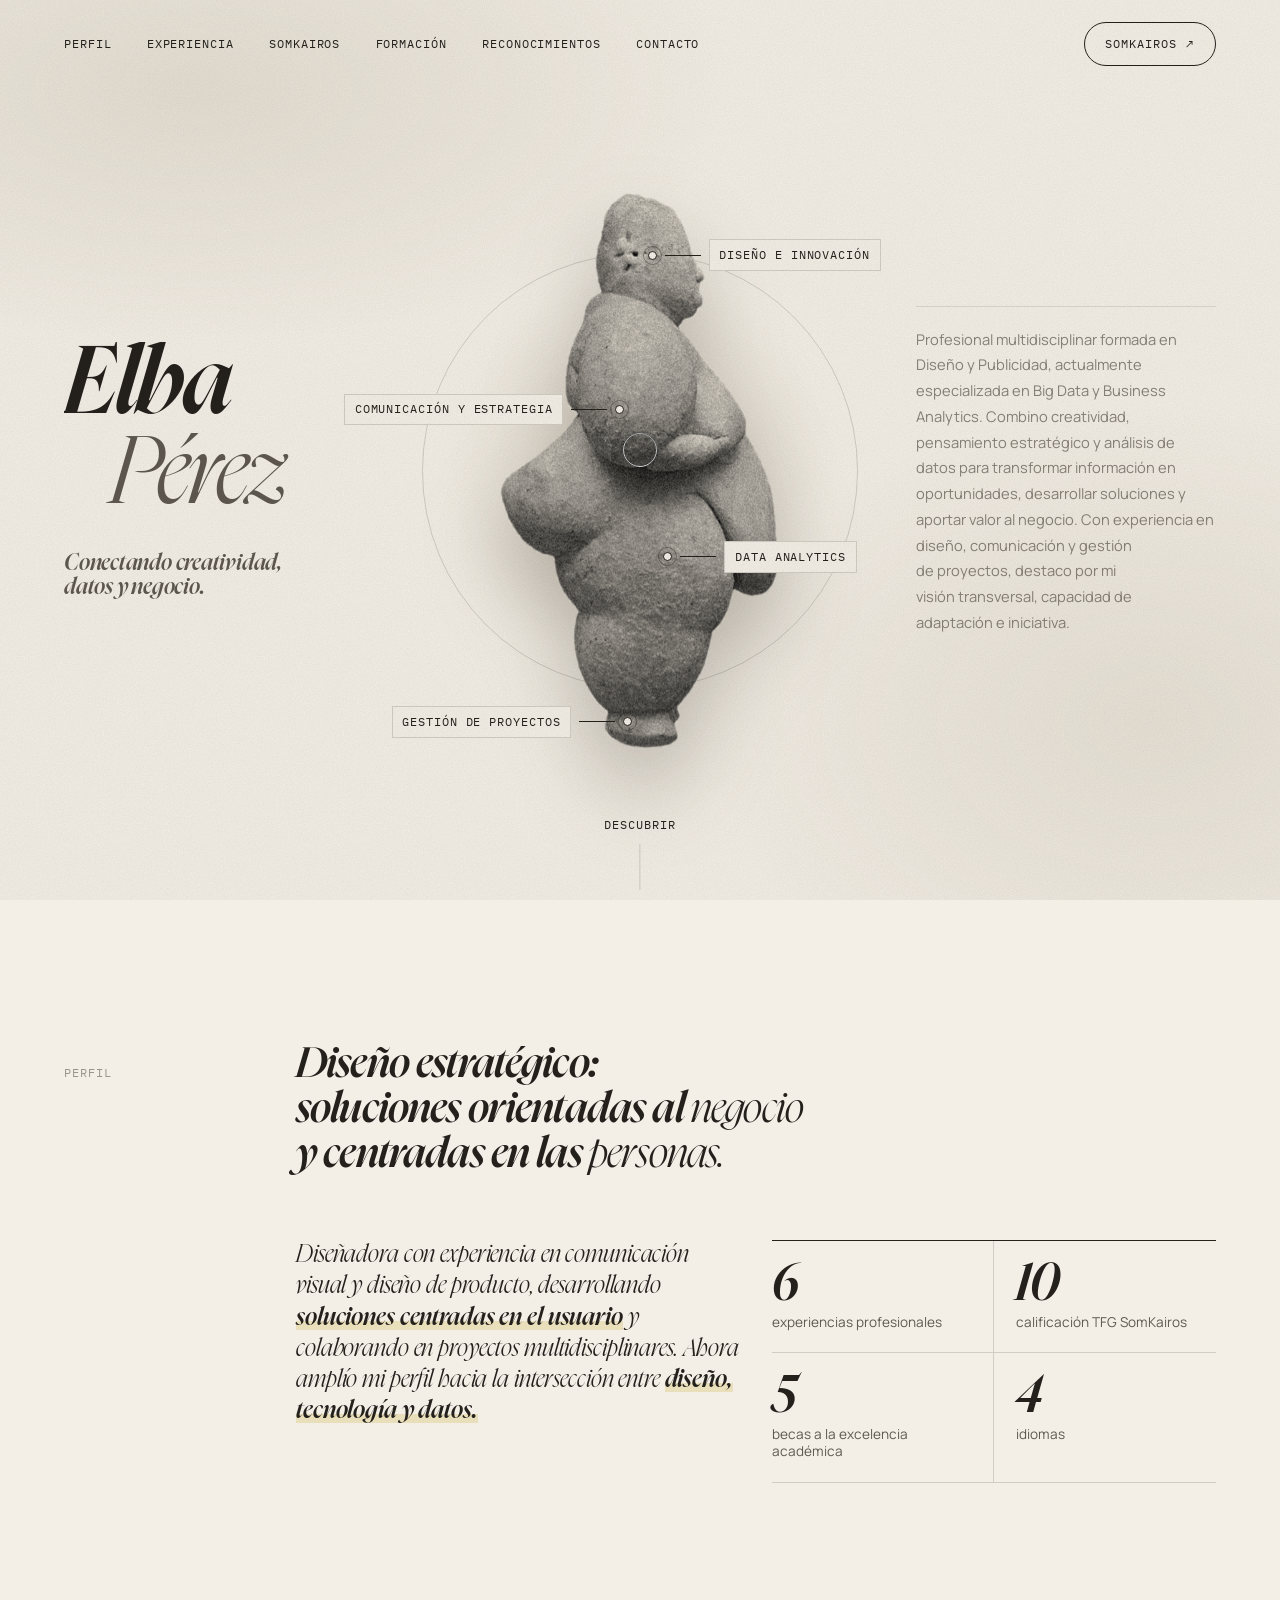
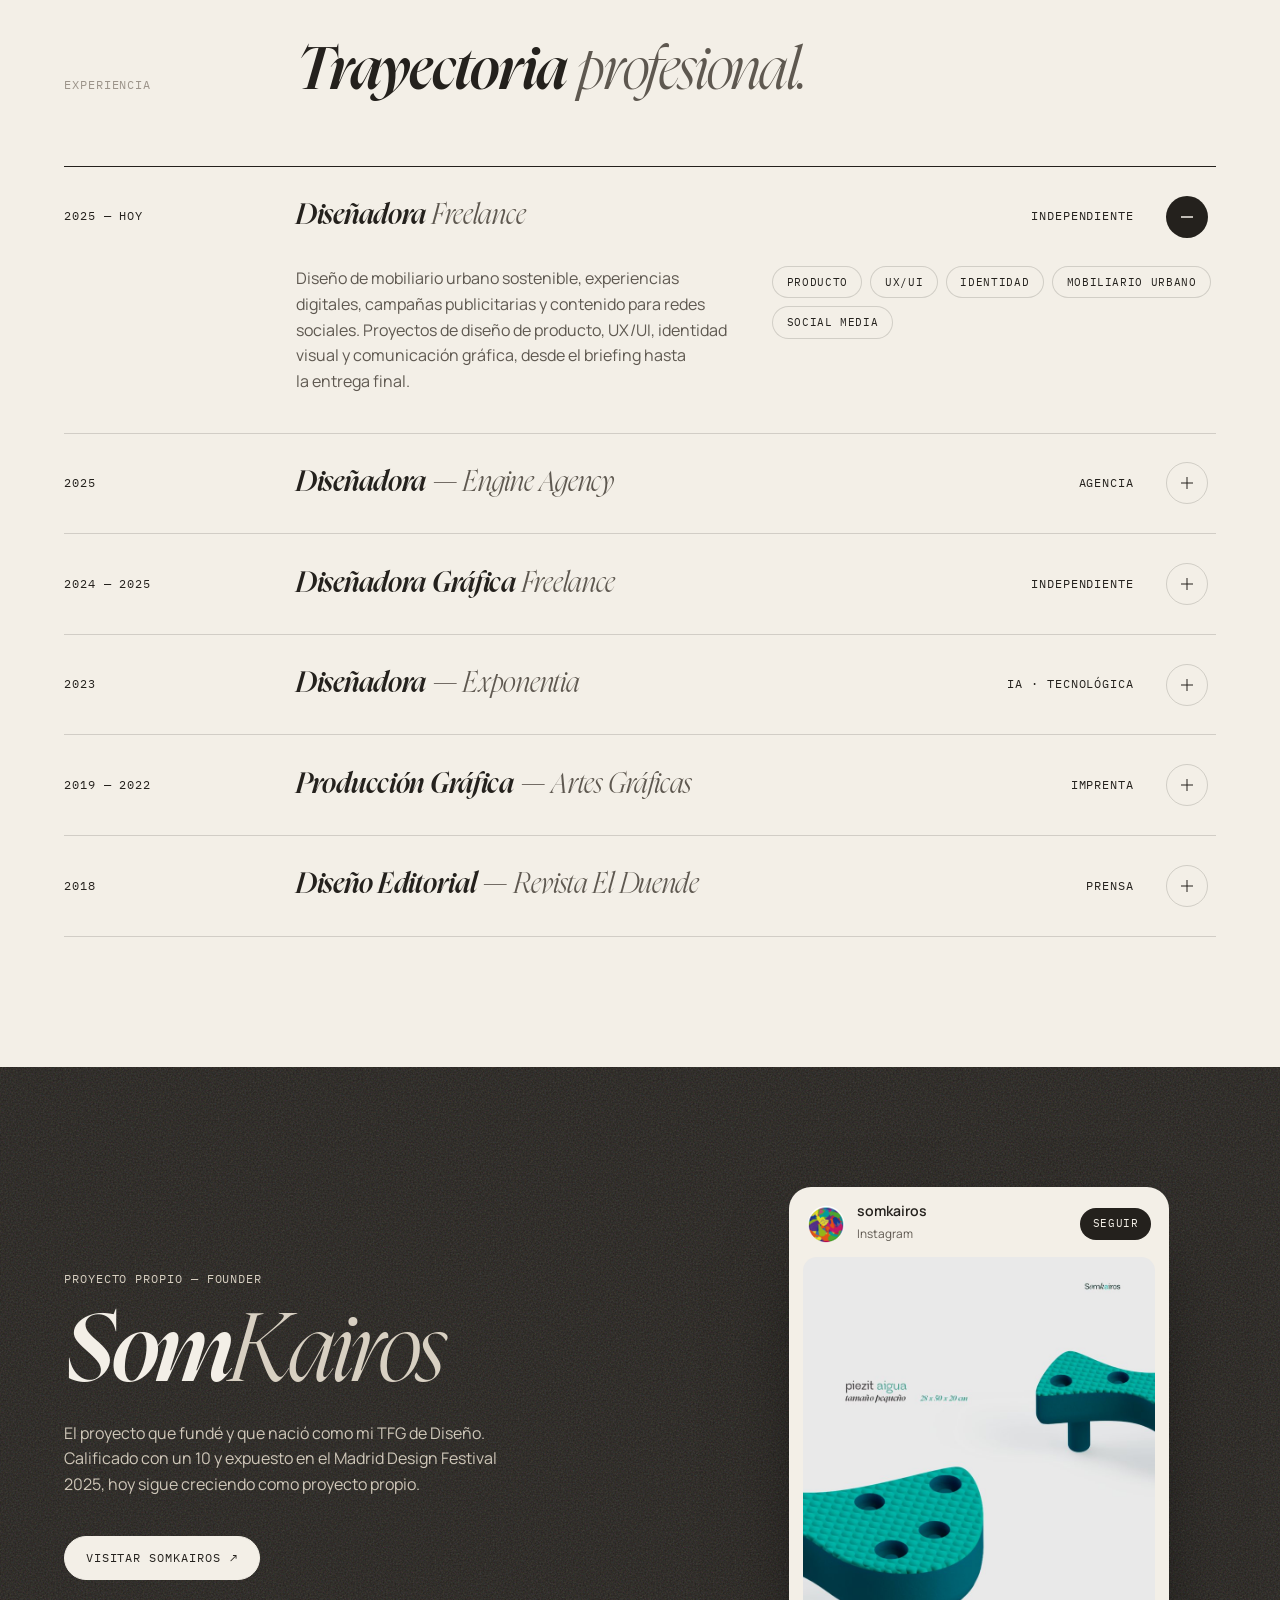
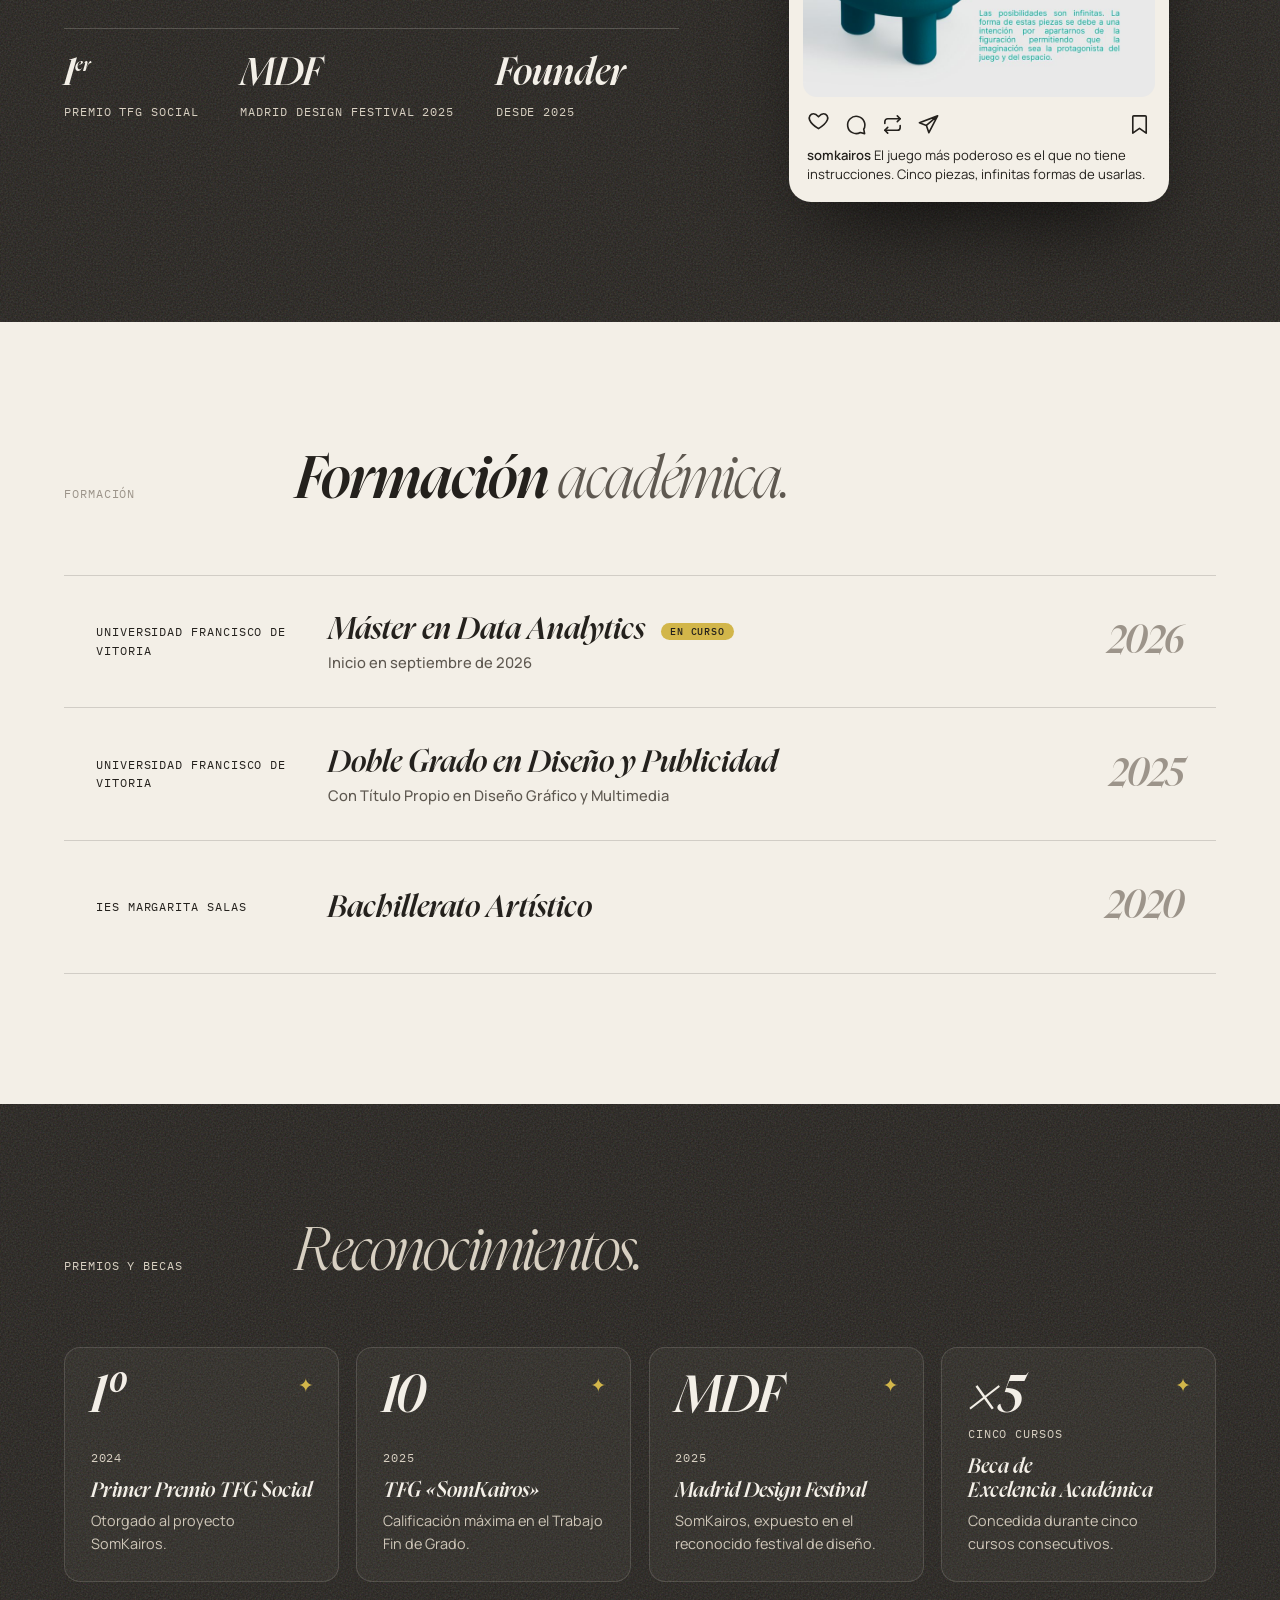
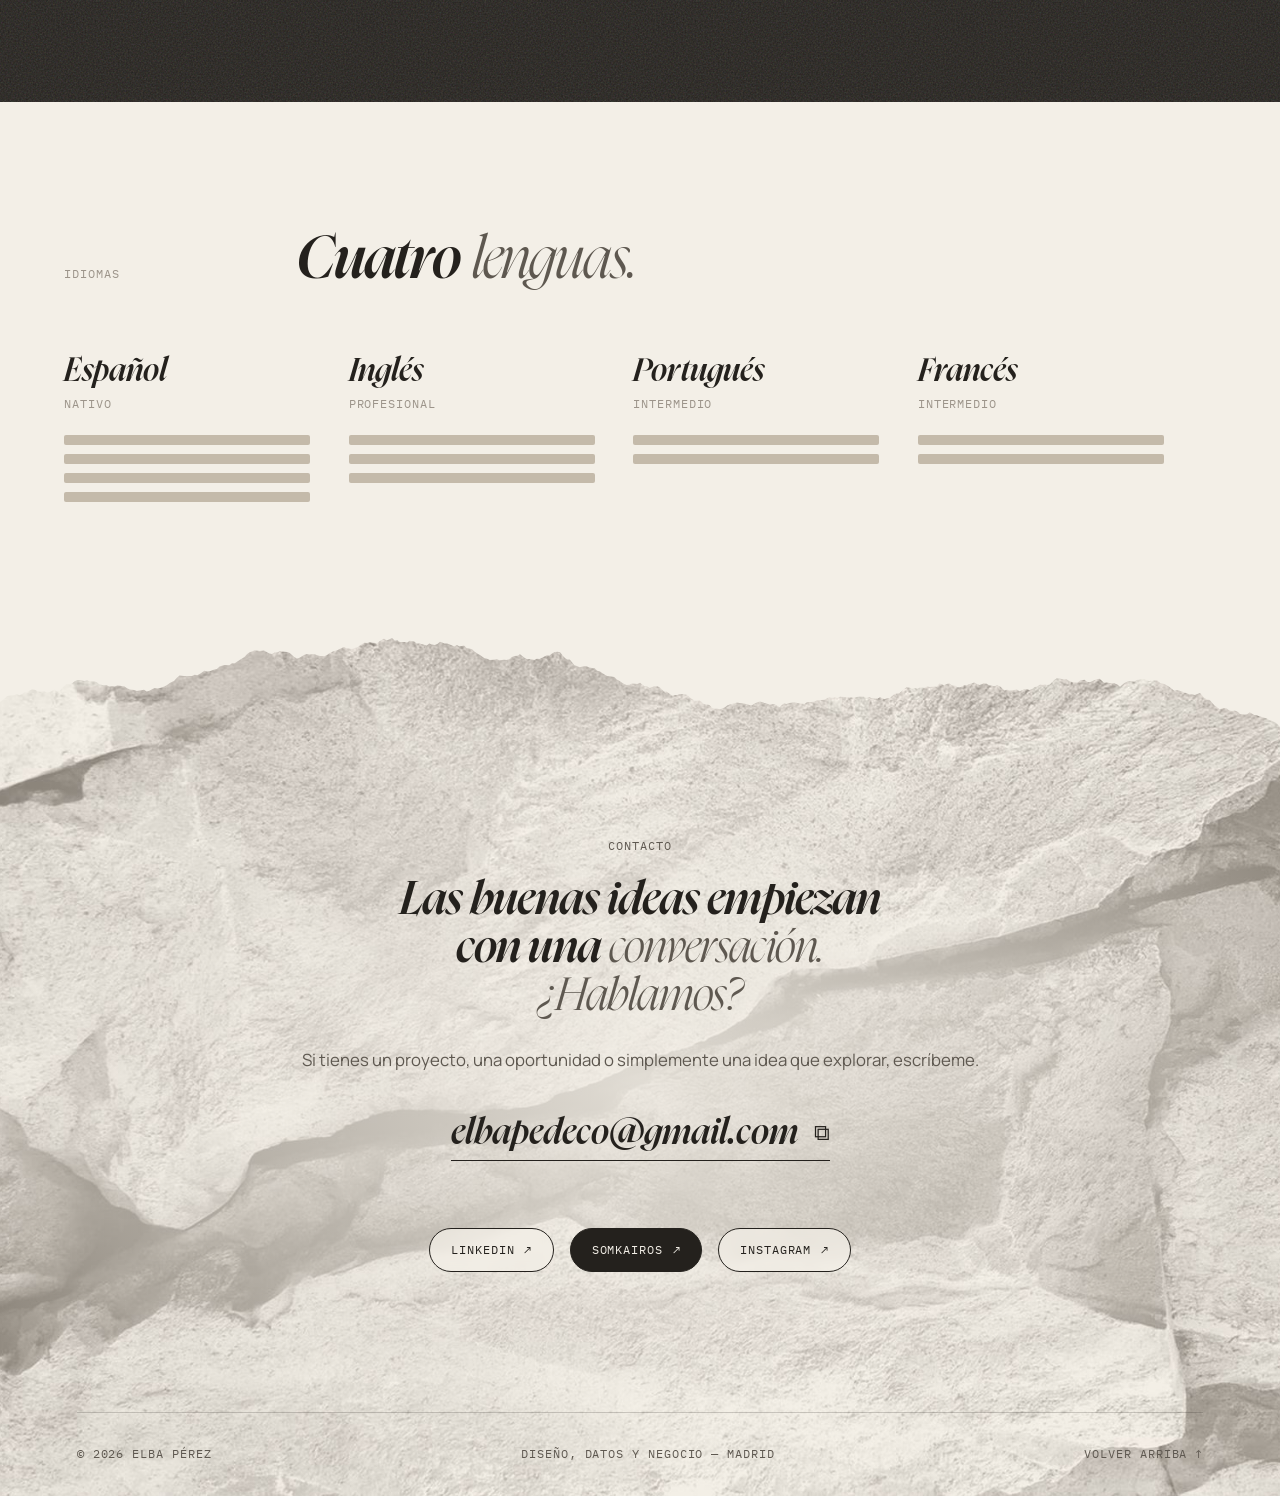
==== commit a267e3e8: "css e imágenes" ====
--- a/index.html
+++ b/index.html
@@ -1,441 +1,289 @@
 <!DOCTYPE html>
 <html lang="es">
-
 <head>
-    <meta charset="UTF-8">
-    <meta name="viewport" content="width=device-width, initial-scale=1">
-    <title>Elba Pérez — Diseño, datos y negocio</title>
-    <meta name="description"
-        content="Elba Pérez — Profesional multidisciplinar: diseño, comunicación, data analytics y gestión de proyectos. Founder de SomKairos.">
-    <link rel="preload" href="fonts/NyghtSerif-MediumItalic.woff2" as="font" type="font/woff2" crossorigin>
-    <link rel="preconnect" href="https://fonts.googleapis.com">
-    <link rel="preconnect" href="https://fonts.gstatic.com" crossorigin>
-    <link
-        href="https://fonts.googleapis.com/css2?family=Manrope:wght@300;400;500;600&family=IBM+Plex+Mono:wght@400;500&display=swap"
-        rel="stylesheet">
-    <link rel="stylesheet" href="cv.css">
+<meta charset="UTF-8">
+<meta name="viewport" content="width=device-width, initial-scale=1">
+<title>Elba Pérez — Diseño, datos y negocio</title>
+<meta name="description" content="Elba Pérez — Profesional multidisciplinar: diseño, comunicación, data analytics y gestión de proyectos. Founder de SomKairos.">
+<link rel="preload" href="fonts/NyghtSerif-MediumItalic.woff2" as="font" type="font/woff2" crossorigin>
+<link rel="preconnect" href="https://fonts.googleapis.com">
+<link rel="preconnect" href="https://fonts.gstatic.com" crossorigin>
+<link href="https://fonts.googleapis.com/css2?family=Manrope:wght@300;400;500;600&family=IBM+Plex+Mono:wght@400;500&display=swap" rel="stylesheet">
+<link rel="stylesheet" href="cv.css">
 </head>
-
 <body>
-    <div class="cursor" id="cursor"></div>
-    <div class="progress" id="progress"></div>
-
-    <nav id="nav">
-        <ul class="mono">
-            <li><a href="#perfil">Perfil</a></li>
-            <li><a href="#experiencia">Experiencia</a></li>
-            <li><a href="#somkairos">SomKairos</a></li>
-            <li><a href="#formacion">Formación</a></li>
-            <li><a href="#premios">Reconocimientos</a></li>
-            <li><a href="#contacto">Contacto</a></li>
-        </ul>
-        <a class="btn" href="https://www.somkairos.com" target="_blank" rel="noopener">SomKairos <span
-                class="arr">↗</span></a>
-    </nav>
-
-    <!-- PORTADA -->
-    <header class="hero" id="top">
-        <div class="hero-left">
-            <h1><span class="ln"><span>Elba</span></span><span class="ln"><span><em>Pérez</em></span></span></h1>
-            <p class="claim">Conectando creatividad,<br>datos y negocio.</p>
-        </div>
-
-        <div class="venus-wrap" id="venusWrap">
-            <div class="venus-ring"></div>
-            <div class="venus-halo"></div>
-            <img src="venus.png" alt="Venus paleolítica" class="venus" id="venus">
-            <div class="tag t1"><span class="dot"></span><span class="rule"></span><span class="txt mono">Diseño e
-                    innovación</span></div>
-            <div class="tag t2"><span class="dot"></span><span class="rule"></span><span class="txt mono">Comunicación y
-                    estrategia</span></div>
-            <div class="tag t3"><span class="dot"></span><span class="rule"></span><span class="txt mono">Data
-                    analytics</span></div>
-            <div class="tag t4"><span class="dot"></span><span class="rule"></span><span class="txt mono">Gestión de
-                    proyectos</span></div>
-        </div>
-
-        <div class="hero-right">
-            <div class="tags-mobile">
-                <span class="chip">Diseño e innovación</span><span class="chip">Comunicación y estrategia</span><span
-                    class="chip">Data analytics</span><span class="chip">Gestión de proyectos</span>
-            </div>
-            <p class="bio">Profesional multidisciplinar formada en Diseño y Publicidad, actualmente especializada en Big
-                Data y Business Analytics. Combino creatividad, pensamiento estratégico y análisis de datos para
-                transformar información en oportunidades, desarrollar soluciones y aportar valor al negocio. Con
-                experiencia en diseño, comunicación y gestión de proyectos, destaco por mi visión transversal, capacidad
-                de adaptación e&nbsp;iniciativa.</p>
-        </div>
-
-        <a href="#perfil" class="scroll-hint mono"><span>Descubrir</span><span class="line"></span></a>
-    </header>
-
-    <!-- PERFIL -->
-    <section class="block" id="perfil">
-        <div class="sec-head reveal">
-            <span class="sec-num mono">Perfil</span>
-            <h2 class="sec-title long">Diseño estratégico:<br><span class="nw">soluciones orientadas al
-                    <em>negocio</em></span><br><span class="nw">y centradas en las <em>personas.</em></span></h2>
-        </div>
-        <div class="perfil">
-            <span></span>
-            <p class="lead reveal">Diseñadora con experiencia en comunicación visual y diseño de producto, desarrollando
-                <em>soluciones centradas en el usuario</em> y colaborando en proyectos multidisciplinares. Ahora amplío
-                mi perfil hacia la intersección entre <em>diseño, tecnología y&nbsp;datos.</em>
-            </p>
-            <div class="stats reveal d2">
-                <div class="stat"><b data-count="6">0</b><small>experiencias profesionales</small></div>
-                <div class="stat"><b data-count="10">0</b><small>calificación TFG SomKairos</small></div>
-                <div class="stat"><b data-count="5">0</b><small>becas a la excelencia académica</small></div>
-                <div class="stat"><b data-count="4">0</b><small>idiomas</small></div>
-            </div>
-        </div>
-    </section>
-
-    <!-- EXPERIENCIA -->
-    <section class="block" id="experiencia" style="padding-top:30px">
-        <div class="sec-head reveal">
-            <span class="sec-num mono">Experiencia</span>
-            <h2 class="sec-title">Trayectoria <em>profesional.</em></h2>
-        </div>
-        <div class="exp-list">
-            <div class="exp open reveal">
-                <button class="exp-btn"><span class="yr mono">2025 — Hoy</span><span class="role">Diseñadora
-                        <i>Freelance</i></span><span class="where mono">Independiente</span><span
-                        class="plus"></span></button>
-                <div class="exp-body">
-                    <div>
-                        <div class="exp-inner"><span></span>
-                            <p>Diseño de mobiliario urbano sostenible, experiencias digitales, campañas publicitarias y
-                                contenido para redes sociales. Proyectos de diseño de producto, UX/UI, identidad visual
-                                y comunicación gráfica, desde el briefing hasta la entrega&nbsp;final.</p>
-                            <div class="chips"><span class="chip">Producto</span><span class="chip">UX/UI</span><span
-                                    class="chip">Identidad</span><span class="chip">Mobiliario urbano</span><span
-                                    class="chip">Social media</span></div>
-                        </div>
-                    </div>
-                </div>
-            </div>
-            <div class="exp reveal">
-                <button class="exp-btn"><span class="yr mono">2025</span><span class="role">Diseñadora <i>— Engine
-                            Agency</i></span><span class="where mono">Agencia</span><span class="plus"></span></button>
-                <div class="exp-body">
-                    <div>
-                        <div class="exp-inner"><span></span>
-                            <p>Identidades visuales, campañas digitales, interfaces y dirección de arte. Proyectos
-                                multidisciplinares de diseño, producción y espacios corporativos, asegurando la
-                                coherencia visual de cada&nbsp;proyecto.</p>
-                            <div class="chips"><span class="chip k">Nike</span><span
-                                    class="chip k">PlayStation</span><span class="chip k">Mastercard</span><span
-                                    class="chip">Dirección de arte</span><span class="chip">Interfaces</span></div>
-                        </div>
-                    </div>
-                </div>
-            </div>
-            <div class="exp reveal">
-                <button class="exp-btn"><span class="yr mono">2024 — 2025</span><span class="role">Diseñadora Gráfica
-                        <i>Freelance</i></span><span class="where mono">Independiente</span><span
-                        class="plus"></span></button>
-                <div class="exp-body">
-                    <div>
-                        <div class="exp-inner"><span></span>
-                            <p>Identidad visual, comunicación gráfica y diseño editorial para distintos clientes,
-                                gestionando a la vez la relación con el cliente y la ejecución de los&nbsp;proyectos.
-                            </p>
-                            <div class="chips"><span class="chip">Identidad</span><span
-                                    class="chip">Editorial</span><span class="chip">Gestión de cliente</span></div>
-                        </div>
-                    </div>
-                </div>
-            </div>
-            <div class="exp reveal">
-                <button class="exp-btn"><span class="yr mono">2023</span><span class="role">Diseñadora <i>—
-                            Exponentia</i></span><span class="where mono">IA · Tecnológica</span><span
-                        class="plus"></span></button>
-                <div class="exp-body">
-                    <div>
-                        <div class="exp-inner"><span></span>
-                            <p>Identidad visual y materiales de comunicación para <a
-                                    href="https://youtu.be/xr_jAKvl8js?si=V-j1wDNO2yuiC4p0" target="_blank"
-                                    rel="noopener">Transforma 23</a>, el evento anual de divulgación tecnológica de
-                                Exponentia. Coordinación creativa con clientes, proveedores y equipos&nbsp;internos.</p>
-                            <div class="chips"><a class="chip play"
-                                    href="https://youtu.be/xr_jAKvl8js?si=V-j1wDNO2yuiC4p0" target="_blank"
-                                    rel="noopener">▶ Ver vídeo Transforma 23</a><span class="chip">Eventos</span><span
-                                    class="chip">Identidad</span></div>
-                        </div>
-                    </div>
-                </div>
-            </div>
-            <div class="exp reveal">
-                <button class="exp-btn"><span class="yr mono">2019 — 2022</span><span class="role">Producción Gráfica
-                        <i>— Artes Gráficas</i></span><span class="where mono">Imprenta</span><span
-                        class="plus"></span></button>
-                <div class="exp-body">
-                    <div>
-                        <div class="exp-inner"><span></span>
-                            <p>Control de calidad y supervisión de procesos de impresión offset y digital, coordinando
-                                la producción con clientes y proveedores para garantizar el resultado&nbsp;final.</p>
-                            <div class="chips"><span class="chip">Offset</span><span class="chip">Impresión
-                                    digital</span><span class="chip">Control de calidad</span></div>
-                        </div>
-                    </div>
-                </div>
-            </div>
-            <div class="exp reveal">
-                <button class="exp-btn"><span class="yr mono">2018</span><span class="role">Diseño Editorial <i>—
-                            Revista El Duende</i></span><span class="where mono">Prensa</span><span
-                        class="plus"></span></button>
-                <div class="exp-body">
-                    <div>
-                        <div class="exp-inner"><span></span>
-                            <p>Maquetación editorial, edición de imágenes y preparación de archivos para publicaciones
-                                impresas y&nbsp;digitales.</p>
-                            <div class="chips"><span class="chip">Maquetación</span><span class="chip">Edición de
-                                    imagen</span><span class="chip">Preimpresión</span></div>
-                        </div>
-                    </div>
-                </div>
-            </div>
-        </div>
-    </section>
-
-    <!-- SOMKAIROS -->
-    <section id="somkairos" class="dark kairos">
-        <div class="kairos-grid">
-            <div class="reveal">
-                <span class="mono">Proyecto propio — Founder</span>
-                <h2>Som<em>Kairos</em></h2>
-                <p>El proyecto que fundé y que nació como mi TFG de Diseño. Calificado con un 10 y expuesto en el Madrid
-                    Design Festival 2025, hoy sigue creciendo como proyecto&nbsp;propio.</p>
-                <a class="btn light" href="https://www.somkairos.com" target="_blank" rel="noopener">Visitar SomKairos
-                    <span class="arr">↗</span></a>
-                <div class="kairos-facts">
-                    <div><b>1<sup style="font-size:.5em">er</sup></b><span class="mono">Premio TFG Social</span></div>
-                    <div><b>MDF</b><span class="mono">Madrid Design Festival 2025</span></div>
-                    <div><b>Founder</b><span class="mono">Desde 2025</span></div>
-                </div>
-            </div>
-
-            <div class="ig reveal d2">
-                <div class="ig-head">
-                    <a class="ig-av"
-                        href="https://www.instagram.com/somkairos?utm_source=ig_web_button_share_sheet&igsh=ZDNlZDc0MzIxNw%3D%3D"
-                        target="_blank" rel="noopener"><img src="somkairos-avatar.png" alt="SomKairos"></a>
-                    <a href="https://www.instagram.com/somkairos?utm_source=ig_web_button_share_sheet&igsh=ZDNlZDc0MzIxNw%3D%3D"
-                        target="_blank" rel="noopener"><b>somkairos</b><small>Instagram</small></a>
-                    <a class="ig-follow"
-                        href="https://www.instagram.com/somkairos?utm_source=ig_web_button_share_sheet&igsh=ZDNlZDc0MzIxNw%3D%3D"
-                        target="_blank" rel="noopener">Seguir</a>
-                </div>
-                <a class="ig-img"
-                    href="https://www.instagram.com/p/DYWn7A5Ai-J/?utm_source=ig_web_copy_link&srtk=MzRlODBiNWFlZA=="
-                    target="_blank" rel="noopener">
-                    <img src="somkairos.jpg" alt="Piezit aigua de SomKairos">
-                    <span class="ver">Ver publicación ↗</span>
-                </a>
-                <div class="ig-actions">
-                    <a class="like" href="https://www.instagram.com/p/DYWn7A5Ai-J/" target="_blank" rel="noopener"
-                        aria-label="Me gusta"><svg viewBox="0 0 24 24">
-                            <path
-                                d="M12 20.5s-7.5-4.6-9.3-9.2C1.6 8.4 3.4 5 6.8 5c2.1 0 3.5 1.2 5.2 3.1C13.7 6.2 15.1 5 17.2 5c3.4 0 5.2 3.4 4.1 6.3-1.8 4.6-9.3 9.2-9.3 9.2z" />
-                        </svg></a>
-                    <svg viewBox="0 0 24 24">
-                        <path d="M20.6 16.9A9 9 0 1 0 17 20.4L21.5 21.5z" />
-                    </svg>
-                    <svg viewBox="0 0 24 24">
-                        <path d="M17 3l3 3-3 3" />
-                        <path d="M4 11V9a3 3 0 0 1 3-3h13" />
-                        <path d="M7 21l-3-3 3-3" />
-                        <path d="M20 13v2a3 3 0 0 1-3 3H4" />
-                    </svg>
-                    <svg viewBox="0 0 24 24">
-                        <path d="M21.5 3 2.5 10.2l7.3 2.8L21.5 3zM9.8 13l2.6 7.5L21.5 3" />
-                    </svg>
-                    <svg class="save" viewBox="0 0 24 24">
-                        <path d="M19 21l-7-5-7 5V4a1 1 0 0 1 1-1h12a1 1 0 0 1 1 1z" />
-                    </svg>
-                </div>
-                <p class="ig-cap"><b>somkairos</b> El juego más poderoso es el que no tiene instrucciones. Cinco piezas,
-                    infinitas formas de&nbsp;usarlas.</p>
-            </div>
-        </div>
-    </section>
-
-    <!-- FORMACIÓN -->
-    <section class="block" id="formacion">
-        <div class="sec-head reveal">
-            <span class="sec-num mono">Formación</span>
-            <h2 class="sec-title">Formación <em>académica.</em></h2>
-        </div>
-        <div class="strata">
-            <div class="stratum reveal"><span class="mono">Universidad Francisco de Vitoria</span>
-                <h3>Máster en Data Analytics <span class="badge-next">EN CURSO</span><small>Inicio en septiembre de
-                        2026</small></h3><span class="yr">2026</span>
-            </div>
-            <div class="stratum reveal d1"><span class="mono">Universidad Francisco de Vitoria</span>
-                <h3>Doble Grado en Diseño y Publicidad<small>Con Título Propio en Diseño Gráfico y Multimedia</small>
-                </h3><span class="yr">2025</span>
-            </div>
-            <div class="stratum reveal d2"><span class="mono">IES Margarita Salas</span>
-                <h3>Bachillerato Artístico</h3><span class="yr">2020</span>
-            </div>
-        </div>
-    </section>
-
-    <!-- RECONOCIMIENTOS -->
-    <section class="dark awards-sec" id="premios">
-        <div class="sec-head reveal">
-            <span class="sec-num mono">Premios y becas</span>
-            <h2 class="sec-title"><em>Reconocimientos.</em></h2>
-        </div>
-        <div class="awards">
-            <article class="award tilt reveal"><span class="star">✦</span><span class="big">1º</span>
-                <div><span class="mono">2024</span>
-                    <h3>Primer Premio TFG Social</h3>
-                    <p>Otorgado al proyecto SomKairos.</p>
-                </div>
-            </article>
-            <article class="award tilt reveal d1"><span class="star">✦</span><span class="big">10</span>
-                <div><span class="mono">2025</span>
-                    <h3>TFG «SomKairos»</h3>
-                    <p>Calificación máxima en el Trabajo Fin de&nbsp;Grado.</p>
-                </div>
-            </article>
-            <article class="award tilt reveal d2"><span class="star">✦</span><span class="big">MDF</span>
-                <div><span class="mono">2025</span>
-                    <h3>Madrid Design Festival</h3>
-                    <p>SomKairos, expuesto en el reconocido festival de&nbsp;diseño.</p>
-                </div>
-            </article>
-            <article class="award tilt reveal d3"><span class="star">✦</span><span class="big">×5</span>
-                <div><span class="mono">Cinco cursos</span>
-                    <h3>Beca de Excelencia Académica</h3>
-                    <p>Concedida durante cinco cursos&nbsp;consecutivos.</p>
-                </div>
-            </article>
-        </div>
-    </section>
-
-    <!-- IDIOMAS -->
-    <section class="block" id="idiomas">
-        <div class="sec-head reveal">
-            <span class="sec-num mono">Idiomas</span>
-            <h2 class="sec-title">Cuatro <em>lenguas.</em></h2>
-        </div>
-        <div class="langs">
-            <div class="lang">
-                <h4>Español</h4><span class="lvl mono">Nativo</span>
-                <div class="bars"><i class="bar"></i><i class="bar"></i><i class="bar"></i><i class="bar"></i></div>
-            </div>
-            <div class="lang">
-                <h4>Inglés</h4><span class="lvl mono">Profesional</span>
-                <div class="bars"><i class="bar"></i><i class="bar"></i><i class="bar"></i></div>
-            </div>
-            <div class="lang">
-                <h4>Portugués</h4><span class="lvl mono">Intermedio</span>
-                <div class="bars"><i class="bar"></i><i class="bar"></i></div>
-            </div>
-            <div class="lang">
-                <h4>Francés</h4><span class="lvl mono">Intermedio</span>
-                <div class="bars"><i class="bar"></i><i class="bar"></i></div>
-            </div>
-        </div>
-    </section>
-
-    <!-- CONTACTO -->
-    <section class="contact" id="contacto">
-        <span class="mono label">Contacto</span>
-        <h2 class="reveal">Las buenas ideas empiezan<br>con una <em>conversación.</em> <span
-                class="ask">¿Hablamos?</span></h2>
-        <p class="sub reveal d1">Si tienes un proyecto, una oportunidad o simplemente una idea que explorar, escríbeme.
-        </p>
-        <button class="mail reveal d1" id="mail">elbapedeco@gmail.com <span style="font-size:.6em">⧉</span></button>
-        <span class="copied mono" id="copied">Email copiado</span>
-        <div class="contact-row reveal d2">
-            <a class="btn" href="https://www.linkedin.com/in/elbaperezdecortabitarte/" target="_blank"
-                rel="noopener">LinkedIn <span class="arr">↗</span></a>
-            <a class="btn solid" href="https://www.somkairos.com" target="_blank" rel="noopener">SomKairos <span
-                    class="arr">↗</span></a>
-            <a class="btn"
-                href="https://www.instagram.com/somkairos?utm_source=ig_web_button_share_sheet&igsh=ZDNlZDc0MzIxNw%3D%3D"
-                target="_blank" rel="noopener">Instagram <span class="arr">↗</span></a>
-        </div>
-        <footer class="mono"><span>© 2026 Elba Pérez</span><span>Diseño, datos y negocio — Madrid</span><a
-                href="#top">Volver arriba ↑</a></footer>
-    </section>
-
-    <script>
-        // Cursor
-        const cur = document.getElementById('cursor');
-        let mx = innerWidth / 2, my = innerHeight / 2, cx = mx, cy = my;
-        addEventListener('mousemove', e => { mx = e.clientX; my = e.clientY });
-        (function loop() { cx += (mx - cx) * .18; cy += (my - cy) * .18; cur.style.left = cx + 'px'; cur.style.top = cy + 'px'; requestAnimationFrame(loop) })();
-        document.querySelectorAll('a,button,.award,.stratum').forEach(el => {
-            el.addEventListener('mouseenter', () => cur.classList.add('big'));
-            el.addEventListener('mouseleave', () => cur.classList.remove('big'));
-        });
-
-        // Venus: inclinación con el ratón y parallax
-        const venus = document.getElementById('venus'), wrap = document.getElementById('venusWrap'), hero = document.querySelector('.hero');
-        hero.addEventListener('mousemove', e => {
-            const r = wrap.getBoundingClientRect();
-            const x = (e.clientX - r.left - r.width / 2) / r.width, y = (e.clientY - r.top - r.height / 2) / r.height;
-            venus.style.transform = `rotateY(${x * 18}deg) rotateX(${-y * 8}deg)`;
-        });
-        hero.addEventListener('mouseleave', () => venus.style.transform = '');
-
-        // Nav + barra de progreso + sección activa
-        const nav = document.getElementById('nav'), prog = document.getElementById('progress');
-        const links = [...document.querySelectorAll('nav ul a')];
-        addEventListener('scroll', () => {
-            nav.classList.toggle('scrolled', scrollY > 40);
-            const h = document.documentElement.scrollHeight - innerHeight;
-            prog.style.width = (scrollY / h * 100) + '%';
-            links.forEach(a => {
-                const s = document.querySelector(a.getAttribute('href'));
-                if (s) { const r = s.getBoundingClientRect(); a.classList.toggle('active', r.top < innerHeight * .4 && r.bottom > innerHeight * .4) }
-            });
-            if (innerWidth > 1100) venus.style.translate = `0 ${scrollY * .18}px`;
-        });
-
-        // Acordeón de experiencia
-        document.querySelectorAll('.exp-btn').forEach(b => b.addEventListener('click', () => {
-            const item = b.parentElement, was = item.classList.contains('open');
-            document.querySelectorAll('.exp').forEach(x => x.classList.remove('open'));
-            if (!was) item.classList.add('open');
-        }));
-
-        // Aparición al hacer scroll + contadores + barras de idiomas
-        const io = new IntersectionObserver(es => es.forEach(e => {
-            if (!e.isIntersecting) return;
-            e.target.classList.add('in');
-            e.target.querySelectorAll('[data-count]').forEach(n => {
-                const end = +n.dataset.count; let t0 = null;
-                const step = t => { t0 ??= t; const p = Math.min((t - t0) / 1400, 1); n.textContent = Math.round(end * (1 - Math.pow(1 - p, 3))); if (p < 1) requestAnimationFrame(step) };
-                requestAnimationFrame(step);
-            });
-            io.unobserve(e.target);
-        }), { threshold: .15 });
-        document.querySelectorAll('.reveal,.lang').forEach(el => io.observe(el));
-
-        // Tarjetas de reconocimientos con inclinación 3D
-        document.querySelectorAll('.tilt').forEach(c => {
-            c.addEventListener('mousemove', e => {
-                const r = c.getBoundingClientRect();
-                const x = (e.clientX - r.left) / r.width - .5, y = (e.clientY - r.top) / r.height - .5;
-                c.style.transform = `perspective(800px) rotateY(${x * 10}deg) rotateX(${-y * 10}deg) translateY(-4px)`
-            });
-            c.addEventListener('mouseleave', () => c.style.transform = '');
-        });
-
-        // Copiar email
-        document.getElementById('mail').addEventListener('click', async () => {
-            const c = document.getElementById('copied');
-            try { await navigator.clipboard.writeText('elbapedeco@gmail.com'); c.textContent = 'Email copiado' }
-            catch { c.textContent = 'elbapedeco@gmail.com' }
-            c.classList.add('show'); setTimeout(() => c.classList.remove('show'), 2200);
-        });
-    </script>
+<div class="cursor" id="cursor"></div>
+<div class="progress" id="progress"></div>
+
+<nav id="nav">
+  <ul class="mono">
+    <li><a href="#perfil">Perfil</a></li>
+    <li><a href="#experiencia">Experiencia</a></li>
+    <li><a href="#somkairos">SomKairos</a></li>
+    <li><a href="#formacion">Formación</a></li>
+    <li><a href="#premios">Reconocimientos</a></li>
+    <li><a href="#contacto">Contacto</a></li>
+  </ul>
+  <a class="btn" href="https://www.somkairos.com" target="_blank" rel="noopener">SomKairos <span class="arr">↗</span></a>
+</nav>
+
+<!-- PORTADA -->
+<header class="hero" id="top">
+  <div class="hero-left">
+    <h1><span class="ln"><span>Elba</span></span><span class="ln"><span><em>Pérez</em></span></span></h1>
+    <p class="claim">Conectando creatividad,<br>datos y negocio.</p>
+  </div>
+
+  <div class="venus-wrap" id="venusWrap">
+    <div class="venus-ring"></div>
+    <div class="venus-halo"></div>
+    <img src="venus.png" alt="Venus paleolítica" class="venus" id="venus">
+    <div class="tag t1"><span class="dot"></span><span class="rule"></span><span class="txt mono">Diseño e innovación</span></div>
+    <div class="tag t2"><span class="dot"></span><span class="rule"></span><span class="txt mono">Comunicación y estrategia</span></div>
+    <div class="tag t3"><span class="dot"></span><span class="rule"></span><span class="txt mono">Data analytics</span></div>
+    <div class="tag t4"><span class="dot"></span><span class="rule"></span><span class="txt mono">Gestión de proyectos</span></div>
+  </div>
+
+  <div class="hero-right">
+    <div class="tags-mobile">
+      <span class="chip">Diseño e innovación</span><span class="chip">Comunicación y estrategia</span><span class="chip">Data analytics</span><span class="chip">Gestión de proyectos</span>
+    </div>
+    <p class="bio">Profesional multidisciplinar formada en Diseño y Publicidad, actualmente especializada en Big Data y Business Analytics. Combino creatividad, pensamiento estratégico y análisis de datos para transformar información en oportunidades, desarrollar soluciones y aportar valor al negocio. Con experiencia en diseño, comunicación y gestión de proyectos, destaco por mi visión transversal, capacidad de adaptación e&nbsp;iniciativa.</p>
+  </div>
+
+  <a href="#perfil" class="scroll-hint mono"><span>Descubrir</span><span class="line"></span></a>
+</header>
+
+<!-- PERFIL -->
+<section class="block" id="perfil">
+  <div class="sec-head reveal">
+    <span class="sec-num mono">Perfil</span>
+    <h2 class="sec-title long">Diseño estratégico:<br><span class="nw">soluciones orientadas al <em>negocio</em></span><br><span class="nw">y centradas en las <em>personas.</em></span></h2>
+  </div>
+  <div class="perfil">
+    <span></span>
+    <p class="lead reveal">Diseñadora con experiencia en comunicación visual y diseño de producto, desarrollando <em>soluciones centradas en el usuario</em> y colaborando en proyectos multidisciplinares. Ahora amplío mi perfil hacia la intersección entre <em>diseño, tecnología y&nbsp;datos.</em></p>
+    <div class="stats reveal d2">
+      <div class="stat"><b data-count="6">0</b><small>experiencias profesionales</small></div>
+      <div class="stat"><b data-count="10">0</b><small>calificación TFG SomKairos</small></div>
+      <div class="stat"><b data-count="5">0</b><small>becas a la excelencia académica</small></div>
+      <div class="stat"><b data-count="4">0</b><small>idiomas</small></div>
+    </div>
+  </div>
+</section>
+
+<!-- EXPERIENCIA -->
+<section class="block" id="experiencia" style="padding-top:30px">
+  <div class="sec-head reveal">
+    <span class="sec-num mono">Experiencia</span>
+    <h2 class="sec-title">Trayectoria <em>profesional.</em></h2>
+  </div>
+  <div class="exp-list">
+    <div class="exp open reveal">
+      <button class="exp-btn"><span class="yr mono">2025 — Hoy</span><span class="role">Diseñadora <i>Freelance</i></span><span class="where mono">Independiente</span><span class="plus"></span></button>
+      <div class="exp-body"><div><div class="exp-inner"><span></span>
+        <p>Diseño de mobiliario urbano sostenible, experiencias digitales, campañas publicitarias y contenido para redes sociales. Proyectos de diseño de producto, UX/UI, identidad visual y comunicación gráfica, desde el briefing hasta la entrega&nbsp;final.</p>
+        <div class="chips"><span class="chip">Producto</span><span class="chip">UX/UI</span><span class="chip">Identidad</span><span class="chip">Mobiliario urbano</span><span class="chip">Social media</span></div>
+      </div></div></div>
+    </div>
+    <div class="exp reveal">
+      <button class="exp-btn"><span class="yr mono">2025</span><span class="role">Diseñadora <i>— Engine Agency</i></span><span class="where mono">Agencia</span><span class="plus"></span></button>
+      <div class="exp-body"><div><div class="exp-inner"><span></span>
+        <p>Identidades visuales, campañas digitales, interfaces y dirección de arte. Proyectos multidisciplinares de diseño, producción y espacios corporativos, asegurando la coherencia visual de cada&nbsp;proyecto.</p>
+        <div class="chips"><span class="chip k">Nike</span><span class="chip k">PlayStation</span><span class="chip k">Mastercard</span><span class="chip">Dirección de arte</span><span class="chip">Interfaces</span></div>
+      </div></div></div>
+    </div>
+    <div class="exp reveal">
+      <button class="exp-btn"><span class="yr mono">2024 — 2025</span><span class="role">Diseñadora Gráfica <i>Freelance</i></span><span class="where mono">Independiente</span><span class="plus"></span></button>
+      <div class="exp-body"><div><div class="exp-inner"><span></span>
+        <p>Identidad visual, comunicación gráfica y diseño editorial para distintos clientes, gestionando a la vez la relación con el cliente y la ejecución de los&nbsp;proyectos.</p>
+        <div class="chips"><span class="chip">Identidad</span><span class="chip">Editorial</span><span class="chip">Gestión de cliente</span></div>
+      </div></div></div>
+    </div>
+    <div class="exp reveal">
+      <button class="exp-btn"><span class="yr mono">2023</span><span class="role">Diseñadora <i>— Exponentia</i></span><span class="where mono">IA · Tecnológica</span><span class="plus"></span></button>
+      <div class="exp-body"><div><div class="exp-inner"><span></span>
+        <p>Identidad visual y materiales de comunicación para <a href="https://youtu.be/xr_jAKvl8js?si=V-j1wDNO2yuiC4p0" target="_blank" rel="noopener">Transforma 23</a>, el evento anual de divulgación tecnológica de Exponentia. Coordinación creativa con clientes, proveedores y equipos&nbsp;internos.</p>
+        <div class="chips"><a class="chip play" href="https://youtu.be/xr_jAKvl8js?si=V-j1wDNO2yuiC4p0" target="_blank" rel="noopener">▶ Ver vídeo Transforma 23</a><span class="chip">Eventos</span><span class="chip">Identidad</span></div>
+      </div></div></div>
+    </div>
+    <div class="exp reveal">
+      <button class="exp-btn"><span class="yr mono">2019 — 2022</span><span class="role">Producción Gráfica <i>— Artes Gráficas</i></span><span class="where mono">Imprenta</span><span class="plus"></span></button>
+      <div class="exp-body"><div><div class="exp-inner"><span></span>
+        <p>Control de calidad y supervisión de procesos de impresión offset y digital, coordinando la producción con clientes y proveedores para garantizar el resultado&nbsp;final.</p>
+        <div class="chips"><span class="chip">Offset</span><span class="chip">Impresión digital</span><span class="chip">Control de calidad</span></div>
+      </div></div></div>
+    </div>
+    <div class="exp reveal">
+      <button class="exp-btn"><span class="yr mono">2018</span><span class="role">Diseño Editorial <i>— Revista El Duende</i></span><span class="where mono">Prensa</span><span class="plus"></span></button>
+      <div class="exp-body"><div><div class="exp-inner"><span></span>
+        <p>Maquetación editorial, edición de imágenes y preparación de archivos para publicaciones impresas y&nbsp;digitales.</p>
+        <div class="chips"><span class="chip">Maquetación</span><span class="chip">Edición de imagen</span><span class="chip">Preimpresión</span></div>
+      </div></div></div>
+    </div>
+  </div>
+</section>
+
+<!-- SOMKAIROS -->
+<section id="somkairos" class="dark kairos">
+  <div class="kairos-grid">
+    <div class="reveal">
+      <span class="mono">Proyecto propio — Founder</span>
+      <h2>Som<em>Kairos</em></h2>
+      <p>El proyecto que fundé y que nació como mi TFG de Diseño. Calificado con un 10 y expuesto en el Madrid Design Festival 2025, hoy sigue creciendo como proyecto&nbsp;propio.</p>
+      <a class="btn light" href="https://www.somkairos.com" target="_blank" rel="noopener">Visitar SomKairos <span class="arr">↗</span></a>
+      <div class="kairos-facts">
+        <div><b>1<sup style="font-size:.5em">er</sup></b><span class="mono">Premio TFG Social</span></div>
+        <div><b>MDF</b><span class="mono">Madrid Design Festival 2025</span></div>
+        <div><b>Founder</b><span class="mono">Desde 2025</span></div>
+      </div>
+    </div>
+
+    <div class="ig reveal d2">
+      <div class="ig-head">
+        <a class="ig-av" href="https://www.instagram.com/somkairos?utm_source=ig_web_button_share_sheet&igsh=ZDNlZDc0MzIxNw%3D%3D" target="_blank" rel="noopener"><img src="somkairos-avatar.png" alt="SomKairos"></a>
+        <a href="https://www.instagram.com/somkairos?utm_source=ig_web_button_share_sheet&igsh=ZDNlZDc0MzIxNw%3D%3D" target="_blank" rel="noopener"><b>somkairos</b><small>Instagram</small></a>
+        <a class="ig-follow" href="https://www.instagram.com/somkairos?utm_source=ig_web_button_share_sheet&igsh=ZDNlZDc0MzIxNw%3D%3D" target="_blank" rel="noopener">Seguir</a>
+      </div>
+      <a class="ig-img" href="https://www.instagram.com/p/DYWn7A5Ai-J/?utm_source=ig_web_copy_link&srtk=MzRlODBiNWFlZA==" target="_blank" rel="noopener">
+        <img src="somkairos.jpg" alt="Piezit aigua de SomKairos">
+        <span class="ver">Ver publicación ↗</span>
+      </a>
+      <div class="ig-actions">
+        <a class="like" href="https://www.instagram.com/p/DYWn7A5Ai-J/" target="_blank" rel="noopener" aria-label="Me gusta"><svg viewBox="0 0 24 24"><path d="M12 20.5s-7.5-4.6-9.3-9.2C1.6 8.4 3.4 5 6.8 5c2.1 0 3.5 1.2 5.2 3.1C13.7 6.2 15.1 5 17.2 5c3.4 0 5.2 3.4 4.1 6.3-1.8 4.6-9.3 9.2-9.3 9.2z"/></svg></a>
+        <svg viewBox="0 0 24 24"><path d="M20.6 16.9A9 9 0 1 0 17 20.4L21.5 21.5z"/></svg>
+        <svg viewBox="0 0 24 24"><path d="M17 3l3 3-3 3"/><path d="M4 11V9a3 3 0 0 1 3-3h13"/><path d="M7 21l-3-3 3-3"/><path d="M20 13v2a3 3 0 0 1-3 3H4"/></svg>
+        <svg viewBox="0 0 24 24"><path d="M21.5 3 2.5 10.2l7.3 2.8L21.5 3zM9.8 13l2.6 7.5L21.5 3"/></svg>
+        <svg class="save" viewBox="0 0 24 24"><path d="M19 21l-7-5-7 5V4a1 1 0 0 1 1-1h12a1 1 0 0 1 1 1z"/></svg>
+      </div>
+      <p class="ig-cap"><b>somkairos</b> El juego más poderoso es el que no tiene instrucciones. Cinco piezas, infinitas formas de&nbsp;usarlas.</p>
+    </div>
+  </div>
+</section>
+
+<!-- FORMACIÓN -->
+<section class="block" id="formacion">
+  <div class="sec-head reveal">
+    <span class="sec-num mono">Formación</span>
+    <h2 class="sec-title">Formación <em>académica.</em></h2>
+  </div>
+  <div class="strata">
+    <div class="stratum reveal"><span class="mono">Universidad Francisco de Vitoria</span><h3>Máster en Data Analytics <span class="badge-next">EN CURSO</span><small>Inicio en septiembre de 2026</small></h3><span class="yr">2026</span></div>
+    <div class="stratum reveal d1"><span class="mono">Universidad Francisco de Vitoria</span><h3>Doble Grado en Diseño y Publicidad<small>Con Título Propio en Diseño Gráfico y Multimedia</small></h3><span class="yr">2025</span></div>
+    <div class="stratum reveal d2"><span class="mono">IES Margarita Salas</span><h3>Bachillerato Artístico</h3><span class="yr">2020</span></div>
+  </div>
+</section>
+
+<!-- RECONOCIMIENTOS -->
+<section class="dark awards-sec" id="premios">
+  <div class="sec-head reveal">
+    <span class="sec-num mono">Premios y becas</span>
+    <h2 class="sec-title"><em>Reconocimientos.</em></h2>
+  </div>
+  <div class="awards">
+    <article class="award tilt reveal"><span class="star">✦</span><span class="big">1º</span><div><span class="mono">2024</span><h3>Primer Premio TFG Social</h3><p>Otorgado al proyecto SomKairos.</p></div></article>
+    <article class="award tilt reveal d1"><span class="star">✦</span><span class="big">10</span><div><span class="mono">2025</span><h3>TFG «SomKairos»</h3><p>Calificación máxima en el Trabajo Fin de&nbsp;Grado.</p></div></article>
+    <article class="award tilt reveal d2"><span class="star">✦</span><span class="big">MDF</span><div><span class="mono">2025</span><h3>Madrid Design Festival</h3><p>SomKairos, expuesto en el reconocido festival de&nbsp;diseño.</p></div></article>
+    <article class="award tilt reveal d3"><span class="star">✦</span><span class="big">×5</span><div><span class="mono">Cinco cursos</span><h3>Beca de Excelencia Académica</h3><p>Concedida durante cinco cursos&nbsp;consecutivos.</p></div></article>
+  </div>
+</section>
+
+<!-- IDIOMAS -->
+<section class="block" id="idiomas">
+  <div class="sec-head reveal">
+    <span class="sec-num mono">Idiomas</span>
+    <h2 class="sec-title">Cuatro <em>lenguas.</em></h2>
+  </div>
+  <div class="langs">
+    <div class="lang"><h4>Español</h4><span class="lvl mono">Nativo</span><div class="bars"><i class="bar"></i><i class="bar"></i><i class="bar"></i><i class="bar"></i></div></div>
+    <div class="lang"><h4>Inglés</h4><span class="lvl mono">Profesional</span><div class="bars"><i class="bar"></i><i class="bar"></i><i class="bar"></i></div></div>
+    <div class="lang"><h4>Portugués</h4><span class="lvl mono">Intermedio</span><div class="bars"><i class="bar"></i><i class="bar"></i></div></div>
+    <div class="lang"><h4>Francés</h4><span class="lvl mono">Intermedio</span><div class="bars"><i class="bar"></i><i class="bar"></i></div></div>
+  </div>
+</section>
+
+<!-- CONTACTO -->
+<section class="contact" id="contacto">
+  <span class="mono label">Contacto</span>
+  <h2 class="reveal">Las buenas ideas empiezan<br>con una <em>conversación.</em> <span class="ask">¿Hablamos?</span></h2>
+  <p class="sub reveal d1">Si tienes un proyecto, una oportunidad o simplemente una idea que explorar, escríbeme.</p>
+  <button class="mail reveal d1" id="mail">elbapedeco@gmail.com <span style="font-size:.6em">⧉</span></button>
+  <span class="copied mono" id="copied">Email copiado</span>
+  <div class="contact-row reveal d2">
+    <a class="btn" href="https://www.linkedin.com/in/elbaperezdecortabitarte/" target="_blank" rel="noopener">LinkedIn <span class="arr">↗</span></a>
+    <a class="btn solid" href="https://www.somkairos.com" target="_blank" rel="noopener">SomKairos <span class="arr">↗</span></a>
+    <a class="btn" href="https://www.instagram.com/somkairos?utm_source=ig_web_button_share_sheet&igsh=ZDNlZDc0MzIxNw%3D%3D" target="_blank" rel="noopener">Instagram <span class="arr">↗</span></a>
+  </div>
+  <footer class="mono"><span>© 2026 Elba Pérez</span><span>Diseño, datos y negocio — Madrid</span><a href="#top">Volver arriba ↑</a></footer>
+</section>
+
+<script>
+// Cursor
+const cur=document.getElementById('cursor');
+let mx=innerWidth/2,my=innerHeight/2,cx=mx,cy=my;
+addEventListener('mousemove',e=>{mx=e.clientX;my=e.clientY});
+(function loop(){cx+=(mx-cx)*.18;cy+=(my-cy)*.18;cur.style.left=cx+'px';cur.style.top=cy+'px';requestAnimationFrame(loop)})();
+document.querySelectorAll('a,button,.award,.stratum').forEach(el=>{
+  el.addEventListener('mouseenter',()=>cur.classList.add('big'));
+  el.addEventListener('mouseleave',()=>cur.classList.remove('big'));
+});
+
+// Venus: inclinación con el ratón y parallax
+const venus=document.getElementById('venus'),wrap=document.getElementById('venusWrap'),hero=document.querySelector('.hero');
+hero.addEventListener('mousemove',e=>{
+  const r=wrap.getBoundingClientRect();
+  const x=(e.clientX-r.left-r.width/2)/r.width,y=(e.clientY-r.top-r.height/2)/r.height;
+  venus.style.transform=`rotateY(${x*18}deg) rotateX(${-y*8}deg)`;
+});
+hero.addEventListener('mouseleave',()=>venus.style.transform='');
+
+// Nav + barra de progreso + sección activa
+const nav=document.getElementById('nav'),prog=document.getElementById('progress');
+const links=[...document.querySelectorAll('nav ul a')];
+addEventListener('scroll',()=>{
+  nav.classList.toggle('scrolled',scrollY>40);
+  const h=document.documentElement.scrollHeight-innerHeight;
+  prog.style.width=(scrollY/h*100)+'%';
+  links.forEach(a=>{const s=document.querySelector(a.getAttribute('href'));
+    if(s){const r=s.getBoundingClientRect();a.classList.toggle('active',r.top<innerHeight*.4&&r.bottom>innerHeight*.4)}});
+  if(innerWidth>1100)venus.style.translate=`0 ${scrollY*.18}px`;
+});
+
+// Acordeón de experiencia
+document.querySelectorAll('.exp-btn').forEach(b=>b.addEventListener('click',()=>{
+  const item=b.parentElement,was=item.classList.contains('open');
+  document.querySelectorAll('.exp').forEach(x=>x.classList.remove('open'));
+  if(!was)item.classList.add('open');
+}));
+
+// Aparición al hacer scroll + contadores + barras de idiomas
+const io=new IntersectionObserver(es=>es.forEach(e=>{
+  if(!e.isIntersecting)return;
+  e.target.classList.add('in');
+  e.target.querySelectorAll('[data-count]').forEach(n=>{
+    const end=+n.dataset.count;let t0=null;
+    const step=t=>{t0??=t;const p=Math.min((t-t0)/1400,1);n.textContent=Math.round(end*(1-Math.pow(1-p,3)));if(p<1)requestAnimationFrame(step)};
+    requestAnimationFrame(step);
+  });
+  io.unobserve(e.target);
+}),{threshold:.15});
+document.querySelectorAll('.reveal,.lang').forEach(el=>io.observe(el));
+
+// Tarjetas de reconocimientos con inclinación 3D
+document.querySelectorAll('.tilt').forEach(c=>{
+  c.addEventListener('mousemove',e=>{const r=c.getBoundingClientRect();
+    const x=(e.clientX-r.left)/r.width-.5,y=(e.clientY-r.top)/r.height-.5;
+    c.style.transform=`perspective(800px) rotateY(${x*10}deg) rotateX(${-y*10}deg) translateY(-4px)`});
+  c.addEventListener('mouseleave',()=>c.style.transform='');
+});
+
+// Copiar email
+document.getElementById('mail').addEventListener('click',async()=>{
+  const c=document.getElementById('copied');
+  try{await navigator.clipboard.writeText('elbapedeco@gmail.com');c.textContent='Email copiado'}
+  catch{c.textContent='elbapedeco@gmail.com'}
+  c.classList.add('show');setTimeout(()=>c.classList.remove('show'),2200);
+});
+</script>
 </body>
-
-</html>+</html>
--- a/cv.css
+++ b/cv.css
@@ -0,0 +1,314 @@
+/* Elba Pérez — estilos */
+
+/* Tipografía de títulos: Nyght Serif Italic (Maksym Kobuzan, licencia OFL) — solo cursiva */
+@font-face{font-family:'Nyght Serif';src:url('fonts/NyghtSerif-MediumItalic.woff2') format('woff2');font-weight:500;font-style:normal;font-display:swap}
+@font-face{font-family:'Nyght Serif';src:url('fonts/NyghtSerif-MediumItalic.woff2') format('woff2');font-weight:500;font-style:italic;font-display:swap}
+@font-face{font-family:'Nyght Serif';src:url('fonts/NyghtSerif-LightItalic.woff2') format('woff2');font-weight:300;font-style:normal;font-display:swap}
+@font-face{font-family:'Nyght Serif';src:url('fonts/NyghtSerif-LightItalic.woff2') format('woff2');font-weight:300;font-style:italic;font-display:swap}
+
+:root{
+  --paper:#F3EFE7;
+  --paper-2:#EAE4D8;
+  --stone:#D8D0C2;
+  --stone-bar:#C4BAAA;
+  --stone-dark:#9C948A;
+  --ink:#24211D;
+  --ink-soft:#5E5850;
+  --gold:#D2B64A;
+  --line:rgba(36,33,29,.16);
+  --serif:'Nyght Serif', Georgia, serif;
+  --sans:'Manrope', system-ui, sans-serif;
+  --mono:'IBM Plex Mono', monospace;
+  --ease:cubic-bezier(.22,.8,.24,1);
+}
+*{box-sizing:border-box;margin:0;padding:0}
+html{scroll-behavior:smooth}
+body{
+  background:var(--paper);
+  color:var(--ink);
+  font-family:var(--sans);
+  font-weight:400;
+  line-height:1.6;
+  overflow-x:hidden;
+}
+img{max-width:100%;display:block}
+h1,h2,h3,h4{text-wrap:balance;font-synthesis:none}
+/* Contraste dentro de los títulos: la parte destacada en cursiva ligera y tono más suave */
+.hero h1 em,.sec-title em,.kairos h2 em,.contact h2 em,.contact .ask,.exp-btn .role i{font-weight:300}
+p{text-wrap:pretty}
+
+/* Textura de papel */
+body::before{
+  content:"";position:fixed;inset:0;pointer-events:none;z-index:100;opacity:.38;mix-blend-mode:multiply;
+  background-image:url("data:image/svg+xml,%3Csvg xmlns='http://www.w3.org/2000/svg' width='240' height='240'%3E%3Cfilter id='n'%3E%3CfeTurbulence type='fractalNoise' baseFrequency='.85' numOctaves='3' stitchTiles='stitch'/%3E%3CfeColorMatrix values='0 0 0 0 .45 0 0 0 0 .41 0 0 0 0 .36 0 0 0 .55 0'/%3E%3C/filter%3E%3Crect width='100%25' height='100%25' filter='url(%23n)'/%3E%3C/svg%3E");
+}
+body::after{
+  content:"";position:fixed;inset:0;pointer-events:none;z-index:-1;
+  background:
+    radial-gradient(ellipse 60% 40% at 15% 10%, rgba(216,208,194,.55), transparent 70%),
+    radial-gradient(ellipse 50% 50% at 90% 80%, rgba(216,208,194,.45), transparent 70%);
+}
+a{color:inherit;text-decoration:none}
+::selection{background:var(--ink);color:var(--paper)}
+
+/* Cursor */
+.cursor{position:fixed;width:34px;height:34px;border:1px solid #fff;border-radius:50%;pointer-events:none;z-index:200;
+  transform:translate(-50%,-50%);transition:width .3s var(--ease),height .3s var(--ease),background .3s;mix-blend-mode:difference}
+.cursor.big{width:72px;height:72px;background:#fff}
+@media (hover:none){.cursor{display:none}}
+
+/* Barra de progreso */
+.progress{position:fixed;top:0;left:0;height:2px;background:var(--gold);width:0;z-index:150}
+
+/* Navegación */
+nav{position:fixed;top:0;left:0;right:0;z-index:90;display:flex;justify-content:space-between;align-items:center;
+  padding:22px 5vw;transition:background .4s,padding .4s}
+nav.scrolled{background:rgba(243,239,231,.88);backdrop-filter:blur(10px);padding:14px 5vw;border-bottom:1px solid var(--line)}
+.mono{font-family:var(--mono);font-size:.72rem;letter-spacing:.08em;text-transform:uppercase}
+nav ul{display:flex;gap:2.2rem;list-style:none}
+nav ul a{position:relative}
+nav ul a::after{content:"";position:absolute;left:0;bottom:-4px;height:1px;width:0;background:var(--ink);transition:width .4s var(--ease)}
+nav ul a:hover::after,nav ul a.active::after{width:100%}
+.btn{display:inline-flex;align-items:center;gap:.6rem;padding:.75rem 1.3rem;border:1px solid var(--ink);border-radius:100px;
+  font-family:var(--mono);font-size:.72rem;letter-spacing:.08em;text-transform:uppercase;transition:all .4s var(--ease);background:transparent;color:var(--ink);cursor:pointer;white-space:nowrap}
+.btn:hover{background:var(--ink);color:var(--paper)}
+.btn .arr{transition:transform .4s var(--ease)}
+.btn:hover .arr{transform:translate(3px,-3px)}
+.btn.solid{background:var(--ink);color:var(--paper)}
+.btn.solid:hover{background:transparent;color:var(--ink)}
+@media(max-width:900px){nav ul{display:none}nav{justify-content:flex-end}}
+
+/* HERO */
+.hero{min-height:100vh;position:relative;display:grid;grid-template-columns:1fr minmax(320px,1.1fr) 1fr;gap:2vw;align-items:center;padding:120px 5vw 90px;overflow:hidden}
+.hero-left{z-index:2}
+.hero h1{font-family:var(--serif);font-weight:500;font-size:clamp(3.4rem,7.4vw,8rem);line-height:.9;letter-spacing:-.025em}
+.hero h1 em{font-style:italic;display:block;padding-left:.5em;color:var(--ink-soft)}
+.hero h1 .ln{display:block;overflow:hidden;padding-bottom:.05em}
+.hero h1 .ln span{display:block;transform:translateY(110%);animation:up 1.2s var(--ease) forwards}
+.hero h1 .ln:nth-child(2) span{animation-delay:.15s}
+@keyframes up{to{transform:none}}
+.claim{margin-top:1.8rem;font-family:var(--serif);font-style:italic;font-weight:500;font-size:clamp(1.25rem,1.75vw,1.65rem);line-height:1.08;letter-spacing:-.01em;color:var(--ink-soft);opacity:0;animation:fade 1s .8s forwards}
+@keyframes fade{to{opacity:1}}
+
+.venus-wrap{position:relative;height:78vh;min-height:520px;display:flex;justify-content:center;align-items:center;perspective:900px;z-index:1}
+.venus-halo{position:absolute;width:min(30vw,420px);aspect-ratio:1;border-radius:50%;
+  background:radial-gradient(circle, rgba(216,208,194,.9) 0%, rgba(216,208,194,0) 70%);filter:blur(10px)}
+.venus-ring{position:absolute;width:min(34vw,480px);aspect-ratio:1;border-radius:50%;border:1px solid var(--line);animation:spin 60s linear infinite}
+.venus-ring::before{content:"";position:absolute;top:-4px;left:50%;width:7px;height:7px;border-radius:50%;background:var(--ink)}
+@keyframes spin{to{transform:rotate(360deg)}}
+.venus{position:relative;height:62vh;max-height:620px;min-height:420px;width:auto;filter:drop-shadow(0 40px 40px rgba(60,50,40,.28)) sepia(.18) contrast(1.05);
+  transition:transform .6s var(--ease);opacity:0;animation:rise 1.6s .3s var(--ease) forwards;will-change:transform}
+@keyframes rise{from{opacity:0;transform:translateY(60px) scale(.96)}to{opacity:1;transform:none}}
+
+/* Etiquetas alrededor de la Venus */
+.tag{position:absolute;display:flex;align-items:center;gap:.5rem;z-index:3;opacity:0;animation:fade 1s forwards;white-space:nowrap}
+.tag .dot{width:9px;height:9px;border-radius:50%;background:var(--paper);border:1px solid var(--ink);position:relative;flex-shrink:0}
+.tag .dot::after{content:"";position:absolute;inset:-6px;border-radius:50%;border:1px solid var(--ink);opacity:.4;animation:pulse 2.4s infinite}
+@keyframes pulse{0%{transform:scale(.6);opacity:.6}100%{transform:scale(1.8);opacity:0}}
+.tag .rule{width:36px;height:1px;background:var(--ink)}
+.tag .txt{background:var(--paper);padding:.35rem .6rem;border:1px solid var(--line)}
+.tag.t1{top:17%;left:52%;animation-delay:1.3s}
+.tag.t2{top:39%;right:54%;animation-delay:1.5s;flex-direction:row-reverse}
+.tag.t3{top:60%;left:56%;animation-delay:1.7s}
+.tag.t4{bottom:12%;right:52%;animation-delay:1.9s;flex-direction:row-reverse}
+.tags-mobile{display:none}
+
+.hero-right{z-index:2;justify-self:end;max-width:300px}
+.bio{border-top:1px solid var(--line);padding-top:1.2rem;font-size:.92rem;line-height:1.75;color:var(--ink-soft);opacity:0;animation:fadeSoft 1s 1.2s forwards}
+@keyframes fadeSoft{to{opacity:.72}}
+
+.scroll-hint{position:absolute;bottom:22px;z-index:4;left:50%;transform:translateX(-50%);display:flex;flex-direction:column;align-items:center;gap:.6rem}
+.scroll-hint .line{width:1px;height:46px;background:var(--line);position:relative;overflow:hidden}
+.scroll-hint .line::after{content:"";position:absolute;top:-50%;left:0;width:1px;height:50%;background:var(--ink);animation:drop 2s infinite}
+@keyframes drop{to{top:100%}}
+
+@media(max-width:1100px){
+  .hero{grid-template-columns:1fr;gap:0;padding:110px 6vw 90px;min-height:auto}
+  .venus-wrap{height:auto;min-height:0;padding:3rem 0 1rem}
+  .venus{height:52vh;min-height:340px;max-height:520px}
+  .venus-halo{width:70vw;max-width:420px}
+  .venus-ring{width:80vw;max-width:480px}
+  .tag{display:none}
+  .tags-mobile{display:flex;flex-wrap:wrap;gap:.5rem;margin:1rem 0 2.4rem}
+  .hero-right{justify-self:start;max-width:560px}
+  .scroll-hint{display:none}
+}
+
+/* Secciones */
+section.block{padding:130px 5vw;position:relative}
+section{scroll-margin-top:60px}
+.sec-head{display:grid;grid-template-columns:200px 1fr;gap:2rem;margin-bottom:4rem;align-items:baseline}
+.sec-num{color:var(--stone-dark)}
+.sec-title{font-family:var(--serif);font-weight:500;font-size:clamp(2.3rem,4.6vw,4.3rem);line-height:1;letter-spacing:-.02em}
+.sec-title em{font-style:italic;color:var(--ink-soft)}
+.sec-title.long{font-size:clamp(1.9rem,3.3vw,3.2rem);line-height:1.06}
+.sec-title.long em{color:inherit}
+.sec-title .nw{white-space:nowrap}
+@media(max-width:700px){.sec-title.long{font-size:min(6.4vw,2rem)}}
+@media(max-width:900px){
+  section.block{padding:90px 6vw}
+  .sec-head{grid-template-columns:1fr;gap:.8rem;margin-bottom:2.6rem}
+}
+
+.reveal{opacity:0;transform:translateY(40px);transition:opacity 1.1s var(--ease),transform 1.1s var(--ease)}
+.reveal.in{opacity:1;transform:none}
+.reveal.d1{transition-delay:.1s}.reveal.d2{transition-delay:.2s}.reveal.d3{transition-delay:.3s}
+
+/* Perfil */
+.perfil{display:grid;grid-template-columns:200px 1fr 1fr;gap:2rem}
+.perfil p.lead{font-family:var(--serif);font-size:clamp(1.3rem,1.9vw,1.75rem);line-height:1.28;font-weight:300;letter-spacing:-.005em}
+.perfil p.lead em{font-style:italic;font-weight:500;background:linear-gradient(transparent 62%, rgba(210,182,74,.28) 62%)}
+.stats{display:grid;grid-template-columns:1fr 1fr;border-top:1px solid var(--ink);align-self:start}
+.stat{padding:1.3rem 0;border-bottom:1px solid var(--line)}
+.stat:nth-child(odd){padding-right:1rem;border-right:1px solid var(--line)}
+.stat:nth-child(even){padding-left:1.4rem}
+.stat b{display:block;font-family:var(--serif);font-weight:500;font-size:3.2rem;line-height:.9}
+.stat small{display:block;color:var(--ink-soft);line-height:1.3;margin-top:.35rem;font-size:.85rem}
+@media(max-width:900px){.perfil{grid-template-columns:1fr}.perfil>span:first-child{display:none}}
+
+/* Experiencia — acordeón */
+.exp-list{border-top:1px solid var(--ink)}
+.exp{border-bottom:1px solid var(--line);position:relative}
+.exp-btn{width:100%;background:none;border:0;cursor:pointer;color:inherit;text-align:left;
+  display:grid;grid-template-columns:200px 1fr auto 50px;align-items:center;gap:2rem;padding:1.8rem 0;font:inherit}
+.exp-btn .role{font-family:var(--serif);font-size:clamp(1.3rem,2.2vw,2.1rem);font-weight:500;line-height:1.1;letter-spacing:-.01em;transition:transform .5s var(--ease)}
+.exp-btn .role i{color:var(--ink-soft)}
+.exp-btn:hover .role{transform:translateX(14px)}
+.exp .plus{width:42px;height:42px;border:1px solid var(--line);border-radius:50%;position:relative;transition:all .5s var(--ease)}
+.exp .plus::before,.exp .plus::after{content:"";position:absolute;top:50%;left:50%;width:12px;height:1px;background:var(--ink);transform:translate(-50%,-50%);transition:transform .5s var(--ease)}
+.exp .plus::after{transform:translate(-50%,-50%) rotate(90deg)}
+.exp.open .plus{background:var(--ink)}
+.exp.open .plus::before,.exp.open .plus::after{background:var(--paper)}
+.exp.open .plus::after{transform:translate(-50%,-50%) rotate(0)}
+.exp-body{display:grid;grid-template-rows:0fr;transition:grid-template-rows .7s var(--ease)}
+.exp.open .exp-body{grid-template-rows:1fr}
+.exp-body>div{overflow:hidden}
+.exp-inner{display:grid;grid-template-columns:200px 1fr 1fr;gap:2rem;padding:0 0 2.4rem}
+.exp-inner p{color:var(--ink-soft);max-width:56ch}
+.exp-inner p a{color:var(--ink);border-bottom:1px solid var(--gold);transition:background .3s}
+.exp-inner p a:hover{background:rgba(210,182,74,.25)}
+.chips{display:flex;flex-wrap:wrap;gap:.5rem;align-content:flex-start}
+.chip{padding:.4rem .85rem;border:1px solid var(--line);border-radius:100px;font-family:var(--mono);font-size:.68rem;letter-spacing:.06em;text-transform:uppercase;background:var(--paper)}
+.chip.k{background:var(--ink);color:var(--paper);border-color:var(--ink)}
+a.chip.play{background:var(--gold);border-color:var(--gold);color:var(--ink);display:inline-flex;align-items:center;gap:.45rem;transition:transform .3s var(--ease),box-shadow .3s}
+a.chip.play:hover{transform:translateY(-2px);box-shadow:0 8px 18px -8px rgba(36,33,29,.4)}
+@media(max-width:900px){
+  .exp-btn{grid-template-columns:1fr 42px;gap:.3rem 1rem;padding:1.4rem 0}
+  .exp-btn .yr{grid-column:1/-1}
+  .exp-btn .where{display:none}
+  .exp-inner{grid-template-columns:1fr;gap:1.2rem}
+  .exp-inner>span:first-child{display:none}
+}
+
+/* Bloques oscuros (SomKairos y Reconocimientos) */
+.dark{background:var(--ink);color:var(--paper);position:relative;overflow:hidden}
+.dark::before{content:"";position:absolute;inset:0;opacity:.18;pointer-events:none;
+  background-image:url("data:image/svg+xml,%3Csvg xmlns='http://www.w3.org/2000/svg' width='300' height='300'%3E%3Cfilter id='n'%3E%3CfeTurbulence type='fractalNoise' baseFrequency='.6' numOctaves='4'/%3E%3C/filter%3E%3Crect width='100%25' height='100%25' filter='url(%23n)'/%3E%3C/svg%3E")}
+.dark>*{position:relative}
+.dark .sec-num,.dark .mono{color:var(--stone)}
+.dark .sec-title em{color:var(--stone)}
+
+/* SomKairos */
+.kairos{padding:120px 5vw}
+.kairos-grid{display:grid;grid-template-columns:1.3fr 1fr;gap:5vw;align-items:center}
+.kairos h2{font-family:var(--serif);font-weight:500;font-size:clamp(3rem,7.4vw,7rem);line-height:.9;letter-spacing:-.025em;margin:1.2rem 0 1.6rem}
+.kairos h2 em{font-style:italic;color:var(--stone)}
+.kairos p{color:#CFC7B9;max-width:46ch;margin-bottom:2.4rem}
+.btn.light{background:var(--paper);color:var(--ink);border-color:var(--paper)}
+.btn.light:hover{background:transparent;color:var(--paper)}
+.kairos-facts{display:flex;gap:2.6rem;margin-top:3rem;padding-top:1.6rem;border-top:1px solid rgba(243,239,231,.2);flex-wrap:wrap}
+.kairos-facts b{display:block;font-family:var(--serif);font-weight:500;font-size:2.4rem;line-height:1;margin-bottom:.3rem}
+
+/* Tarjeta tipo post de Instagram */
+.ig{justify-self:center;width:100%;max-width:380px;background:var(--paper);color:var(--ink);border-radius:22px;padding:14px;
+  box-shadow:0 40px 80px -30px rgba(0,0,0,.7);transform:rotate(2.5deg);transition:transform .7s var(--ease)}
+.ig:hover{transform:rotate(0) translateY(-6px)}
+.ig-head{display:flex;align-items:center;gap:.7rem;padding:2px 4px 12px}
+.ig-av{width:38px;height:38px;border-radius:50%;flex-shrink:0;overflow:hidden}
+.ig-av img{width:100%;height:100%;object-fit:cover}
+.ig-head b{display:block;font-size:.88rem;font-weight:600;line-height:1.2}
+.ig-head small{font-size:.74rem;color:var(--ink-soft)}
+.ig-follow{margin-left:auto;font-family:var(--mono);font-size:.66rem;letter-spacing:.06em;text-transform:uppercase;padding:.45rem .8rem;border-radius:100px;background:var(--ink);color:var(--paper);transition:background .3s}
+.ig-follow:hover{background:var(--gold);color:var(--ink)}
+.ig-img{display:block;border-radius:14px;overflow:hidden;position:relative}
+.ig-img img{width:100%;aspect-ratio:4/5;object-fit:cover;transition:transform .8s var(--ease)}
+.ig-img:hover img{transform:scale(1.04)}
+.ig-img .ver{position:absolute;left:12px;bottom:12px;background:rgba(243,239,231,.92);color:var(--ink);font-family:var(--mono);font-size:.66rem;letter-spacing:.06em;text-transform:uppercase;padding:.45rem .8rem;border-radius:100px;opacity:0;transform:translateY(6px);transition:all .4s var(--ease)}
+.ig-img:hover .ver{opacity:1;transform:none}
+.ig-actions{display:flex;align-items:center;gap:.85rem;padding:12px 4px 6px}
+.ig-actions svg{width:23px;height:23px;fill:none;stroke:var(--ink);stroke-width:1.7;stroke-linecap:round;stroke-linejoin:round}
+.ig-actions .save{margin-left:auto}
+.ig-actions .like{transition:transform .3s var(--ease)}
+.ig-actions .like:hover{transform:scale(1.15)}
+.ig-actions .like:hover svg{fill:#E0344B;stroke:#E0344B}
+.kairos .ig .ig-cap{padding:0 4px 4px;margin:0;max-width:none;font-size:.82rem;line-height:1.45;color:var(--ink)}
+.ig-cap b{font-weight:600}
+@media(max-width:900px){.kairos{padding:90px 6vw}.kairos-grid{grid-template-columns:1fr;gap:3.5rem}.ig{transform:none}}
+
+/* Formación */
+.strata{display:flex;flex-direction:column}
+.stratum{position:relative;display:grid;grid-template-columns:200px 1fr auto;gap:2rem;align-items:center;padding:2.2rem 2rem;
+  border-top:1px solid var(--line);transition:padding .6s var(--ease);overflow:hidden;z-index:0}
+.stratum:last-child{border-bottom:1px solid var(--line)}
+.stratum::before{content:"";position:absolute;inset:0;transform:scaleY(0);transform-origin:bottom;transition:transform .7s var(--ease);z-index:-1}
+.stratum:nth-child(1)::before{background:var(--paper-2)}
+.stratum:nth-child(2)::before{background:var(--stone)}
+.stratum:nth-child(3)::before{background:#C7BDAD}
+.stratum:hover::before{transform:scaleY(1)}
+.stratum:hover{padding-left:3rem}
+.stratum h3{font-family:var(--serif);font-weight:500;font-size:clamp(1.4rem,2.4vw,2.1rem);line-height:1.15}
+.stratum h3 small{display:block;font-family:var(--sans);font-size:.92rem;color:var(--ink-soft);margin-top:.4rem}
+.stratum .yr{font-family:var(--serif);font-style:italic;font-size:2.4rem;color:var(--stone-dark)}
+.badge-next{display:inline-block;margin-left:.6rem;padding:.2rem .6rem;border-radius:100px;background:var(--gold);color:var(--ink);font-family:var(--mono);font-size:.62rem;letter-spacing:.08em;vertical-align:middle}
+@media(max-width:900px){.stratum{grid-template-columns:1fr;gap:.6rem;padding:1.8rem 0}.stratum:hover{padding-left:0}.stratum .yr{font-size:1.8rem}}
+
+/* Reconocimientos */
+.awards-sec{padding:120px 5vw}
+.awards{display:grid;grid-template-columns:repeat(4,1fr);gap:1.1rem}
+.award{background:rgba(243,239,231,.04);border:1px solid rgba(243,239,231,.14);border-radius:16px;padding:1.6rem;min-height:230px;
+  display:flex;flex-direction:column;justify-content:space-between;transition:transform .6s var(--ease),background .6s,border-color .6s;position:relative}
+.award:hover{background:rgba(243,239,231,.08);border-color:rgba(210,182,74,.5)}
+.award .big{font-family:var(--serif);font-weight:500;font-size:3.2rem;line-height:.9;letter-spacing:-.02em}
+.award h3{font-family:var(--serif);font-weight:500;font-size:1.3rem;line-height:1.15;margin:.6rem 0 .4rem}
+.award p{color:#CFC7B9;font-size:.9rem}
+.award .star{position:absolute;top:1.4rem;right:1.5rem;font-size:1.2rem;color:var(--gold);transition:transform .8s var(--ease)}
+.award:hover .star{transform:rotate(180deg) scale(1.2)}
+@media(max-width:1100px){.awards{grid-template-columns:1fr 1fr}}
+@media(max-width:900px){.awards-sec{padding:90px 6vw}.award{min-height:190px}}
+@media(max-width:560px){.awards{grid-template-columns:1fr}}
+
+/* Idiomas */
+.langs{display:grid;grid-template-columns:repeat(4,1fr);gap:2.4rem;max-width:1100px}
+.lang h4{font-family:var(--serif);font-weight:500;font-size:2rem;line-height:1}
+.lang .lvl{display:block;color:var(--stone-dark);margin:.5rem 0 1.4rem}
+.bars{display:flex;flex-direction:column;gap:9px}
+.bar{height:10px;background:var(--stone-bar);border-radius:2px;transform:scaleX(0);transform-origin:left;transition:transform 1s var(--ease)}
+.lang.in .bar{transform:scaleX(1)}
+.lang.in .bar:nth-child(2){transition-delay:.12s}
+.lang.in .bar:nth-child(3){transition-delay:.24s}
+.lang.in .bar:nth-child(4){transition-delay:.36s}
+.lang:hover .bar{background:var(--stone-dark)}
+@media(max-width:900px){.langs{grid-template-columns:1fr 1fr;gap:2.4rem 1.6rem}}
+
+/* Contacto — piedra con borde orgánico */
+.contact{position:relative;text-align:center;padding:200px 6vw 0;background:url('piedra.jpg') center/cover no-repeat;color:var(--ink);
+  -webkit-mask:url('borde.svg') top/100% 160px no-repeat,linear-gradient(#000,#000) bottom/100% calc(100% - 159px) no-repeat;
+  mask:url('borde.svg') top/100% 160px no-repeat,linear-gradient(#000,#000) bottom/100% calc(100% - 159px) no-repeat}
+.contact::before{content:"";position:absolute;inset:0;pointer-events:none;
+  background:radial-gradient(ellipse 60% 55% at 50% 52%, rgba(243,239,231,.82), rgba(243,239,231,.25) 75%, transparent)}
+.contact>*{position:relative}
+.contact .label{color:var(--ink-soft)}
+.contact h2{font-family:var(--serif);font-weight:500;font-size:clamp(1.9rem,3.6vw,3.3rem);line-height:1.04;letter-spacing:-.02em;margin:1.2rem auto 0}
+.contact h2 em{font-style:italic;color:var(--ink-soft)}
+.contact .ask{display:block;font-style:italic;color:var(--ink-soft)}
+.contact p.sub{margin:1.6rem auto 0;color:var(--ink-soft);font-size:1.05rem;max-width:none}
+@media(min-width:900px){.contact p.sub{white-space:nowrap}}
+.mail{display:inline-flex;align-items:center;gap:1rem;margin-top:2.4rem;font-family:var(--serif);font-weight:500;font-size:clamp(1.3rem,2.8vw,2.3rem);border:0;border-bottom:1px solid var(--ink);padding-bottom:.3rem;cursor:pointer;background:none;color:inherit}
+.copied{display:block;height:1.4rem;margin-top:.8rem;color:var(--ink-soft);opacity:0;transition:opacity .4s}
+.copied.show{opacity:1}
+.contact-row{display:flex;justify-content:center;gap:1rem;margin-top:2rem;flex-wrap:wrap}
+.contact .btn{background:rgba(243,239,231,.75);backdrop-filter:blur(4px)}
+.contact .btn:hover,.contact .btn.solid{background:var(--ink);color:var(--paper)}
+.contact .btn.solid:hover{background:var(--paper);color:var(--ink)}
+footer{display:flex;justify-content:space-between;padding:2rem 0;margin-top:140px;border-top:1px solid rgba(36,33,29,.2);color:var(--ink-soft);flex-wrap:wrap;gap:1rem}
+@media(max-width:900px){.contact h2{font-size:1.6rem}.contact{padding-top:150px;-webkit-mask-size:220% 120px,100% calc(100% - 119px);mask-size:220% 120px,100% calc(100% - 119px)}footer{margin-top:90px}}
